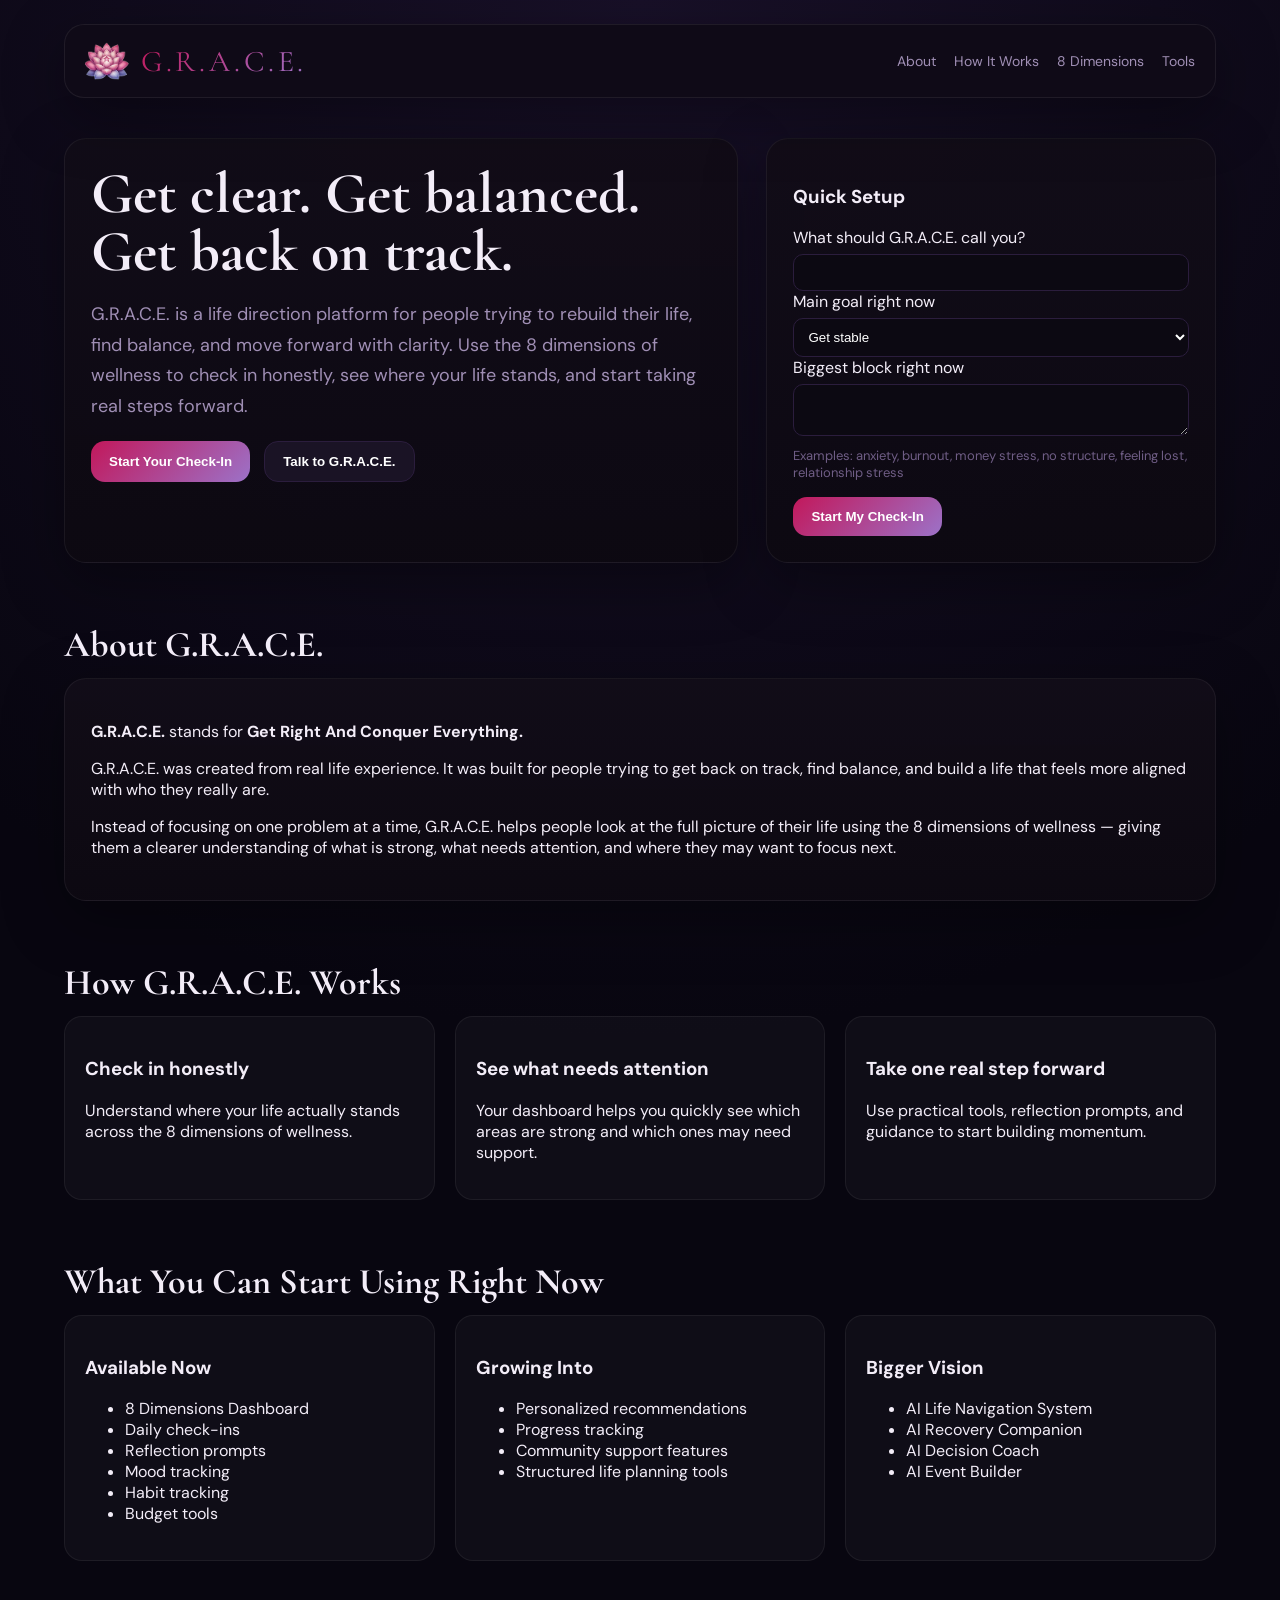
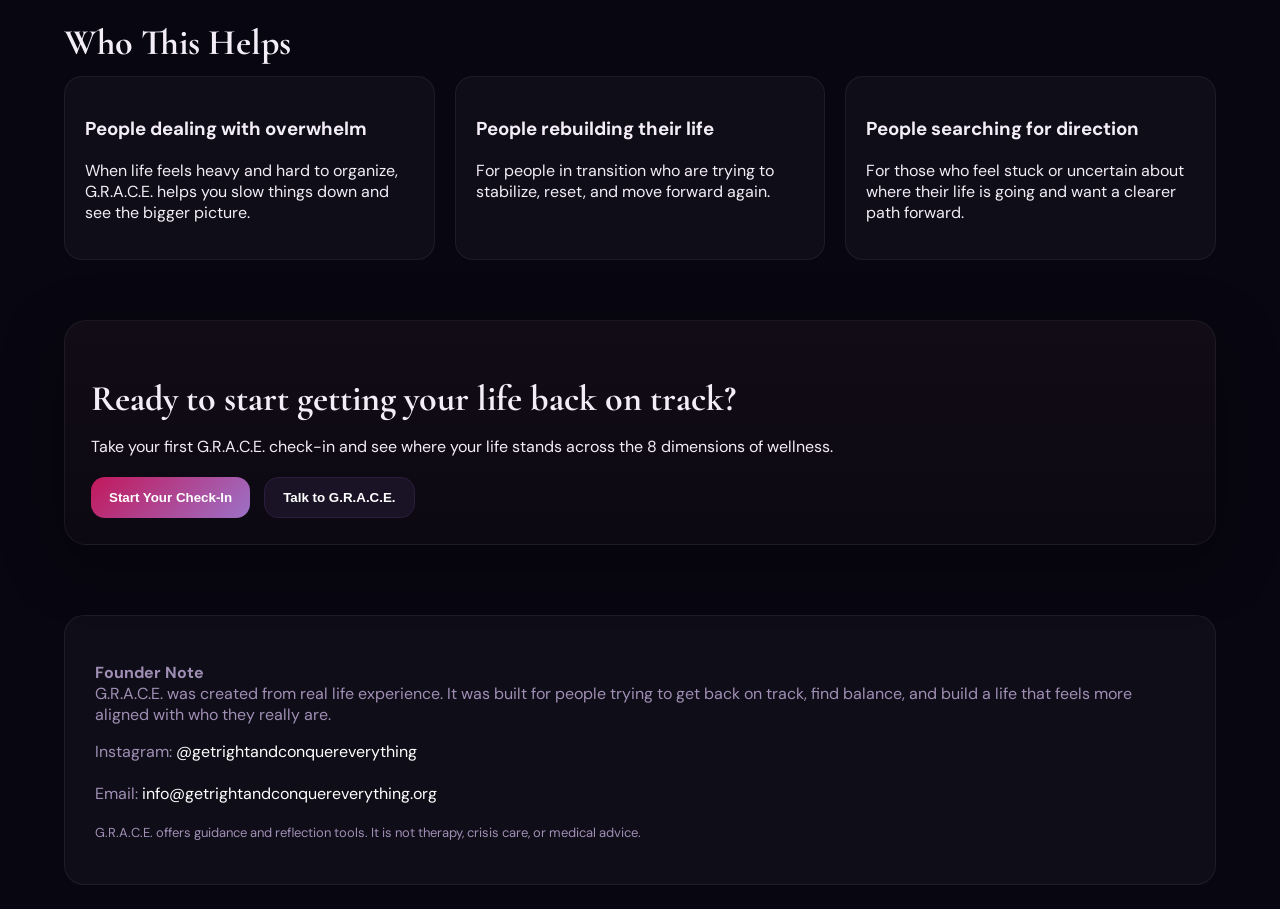
==== index.html @ 96a6983f "Update index.html" ====
<!DOCTYPE html>
<html lang="en">
<head>

<meta charset="UTF-8">
<meta name="viewport" content="width=device-width, initial-scale=1.0">

<title>G.R.A.C.E. | Life Direction & 8 Dimensions of Wellness Check-In</title>

<meta name="description" content="G.R.A.C.E. helps people who feel stuck get back on track using a life direction platform built around the 8 dimensions of wellness. Check in honestly, see what needs attention, and take practical steps forward.">

<meta name="robots" content="index,follow">
<link rel="canonical" href="https://getrightandconquereverything.org">

<link rel="preconnect" href="https://fonts.googleapis.com">
<link rel="preconnect" href="https://fonts.gstatic.com" crossorigin>

<link href="https://fonts.googleapis.com/css2?family=Cormorant+Garamond:wght@500;600;700&family=DM+Sans:wght@400;500;700&display=swap" rel="stylesheet">

<style>

:root{
--bg:#080610;
--panel:#120d18;
--line:#2b1d3d;
--text:#f3edf8;
--muted:#a08fb5;
--pink:#c2185b;
--purple:#9c72c8;
--shadow:0 18px 60px rgba(0,0,0,.35);
--radius:22px;
}

*{box-sizing:border-box}

html,body{
margin:0;
background:radial-gradient(circle at top,#181028 0%,var(--bg) 40%);
color:var(--text);
font-family:'DM Sans',sans-serif;
}

a{text-decoration:none;color:inherit}

.app{
max-width:1200px;
margin:auto;
padding:24px;
}

.topbar{
display:flex;
justify-content:space-between;
align-items:center;
gap:20px;
padding:14px 20px;
border-radius:20px;
background:#0f0a17;
border:1px solid rgba(255,255,255,.07);
box-shadow:var(--shadow);
position:sticky;
top:10px;
z-index:50;
}

.brand{
display:flex;
align-items:center;
gap:12px;
}

.logo{
width:44px;
height:44px;
object-fit:contain;
}

.brand-title{
font-family:'Cormorant Garamond',serif;
font-size:30px;
letter-spacing:.12em;
background:linear-gradient(135deg,var(--pink),var(--purple));
-webkit-background-clip:text;
-webkit-text-fill-color:transparent;
}

.nav{
display:flex;
gap:18px;
font-size:14px;
color:var(--muted);
}

.hero{
margin-top:40px;
display:grid;
grid-template-columns:1.2fr .8fr;
gap:28px;
}

.card{
background:linear-gradient(180deg,rgba(18,13,24,.95),rgba(13,9,18,.97));
border:1px solid rgba(255,255,255,.06);
border-radius:var(--radius);
padding:26px;
box-shadow:var(--shadow);
}

.hero h1{
font-family:'Cormorant Garamond',serif;
font-size:58px;
line-height:1;
margin:0 0 14px;
}

.hero p{
color:var(--muted);
line-height:1.7;
font-size:18px;
}

.cta-row{
display:flex;
gap:14px;
margin-top:20px;
}

.btn{
border:none;
padding:12px 18px;
border-radius:14px;
cursor:pointer;
font-weight:600;
}

.btn-primary{
background:linear-gradient(135deg,var(--pink),var(--purple));
color:white;
}

.btn-secondary{
background:#1a1325;
border:1px solid var(--line);
color:white;
}

.section{
margin-top:60px;
}

.section h2{
font-family:'Cormorant Garamond',serif;
font-size:36px;
margin-bottom:12px;
}

.grid-3{
display:grid;
grid-template-columns:repeat(3,1fr);
gap:20px;
}

.mini{
background:rgba(255,255,255,.03);
border:1px solid rgba(255,255,255,.06);
border-radius:18px;
padding:20px;
}

.footer{
margin-top:70px;
padding:30px;
border-radius:20px;
background:rgba(255,255,255,.03);
border:1px solid rgba(255,255,255,.06);
color:var(--muted);
}

.footer a{
color:white;
}

@media(max-width:900px){

.hero{
grid-template-columns:1fr;
}

.grid-3{
grid-template-columns:1fr;
}

}

</style>
</head>

<body>

<div class="app">

<header class="topbar">

<div class="brand">
<img src="logo.PNG" class="logo" alt="G.R.A.C.E. Logo">
<div class="brand-title">G.R.A.C.E.</div>
</div>

<nav class="nav">
<a href="#about">About</a>
<a href="#how">How It Works</a>
<a href="#dimensions">8 Dimensions</a>
<a href="#tools">Tools</a>
</nav>

</header>

<section class="hero">

<div class="card">

<h1>Get clear. Get balanced. Get back on track.</h1>

<p>
G.R.A.C.E. is a life direction platform for people trying to rebuild their life, find balance, and move forward with clarity.  
Use the 8 dimensions of wellness to check in honestly, see where your life stands, and start taking real steps forward.
</p>

<div class="cta-row">
<button class="btn btn-primary" id="startSetupBtn">Start Your Check-In</button>
<button class="btn btn-secondary" id="openGraceChatBtn">Talk to G.R.A.C.E.</button>
</div>

</div>

<div class="card">

<h3>Quick Setup</h3>

<label>What should G.R.A.C.E. call you?</label>
<input id="userName" style="width:100%;padding:10px;margin-top:6px;border-radius:10px;background:#0c0912;color:white;border:1px solid #2b1d3d">

<label style="margin-top:16px">Main goal right now</label>

<select id="mainGoal" style="width:100%;padding:10px;margin-top:6px;border-radius:10px;background:#0c0912;color:white;border:1px solid #2b1d3d">

<option>Get stable</option>
<option>Feel more balanced</option>
<option>Get my life together</option>
<option>Find direction</option>
<option>Build better habits</option>
<option>Improve my mental and emotional well-being</option>
<option>Get back on track financially</option>

</select>

<label style="margin-top:16px">Biggest block right now</label>

<textarea id="biggestBlock" style="width:100%;padding:10px;margin-top:6px;border-radius:10px;background:#0c0912;color:white;border:1px solid #2b1d3d"></textarea>

<div style="font-size:13px;color:#6f5d85;margin-top:6px">
Examples: anxiety, burnout, money stress, no structure, feeling lost, relationship stress
</div>

<button class="btn btn-primary" style="margin-top:16px" id="saveProfileBtn">
Start My Check-In
</button>

</div>

</section>

<section class="section" id="about">

<h2>About G.R.A.C.E.</h2>

<div class="card">

<p><strong>G.R.A.C.E.</strong> stands for <strong>Get Right And Conquer Everything.</strong></p>

<p>
G.R.A.C.E. was created from real life experience. It was built for people trying to get back on track, find balance, and build a life that feels more aligned with who they really are.
</p>

<p>
Instead of focusing on one problem at a time, G.R.A.C.E. helps people look at the full picture of their life using the 8 dimensions of wellness — giving them a clearer understanding of what is strong, what needs attention, and where they may want to focus next.
</p>

</div>

</section>

<section class="section" id="how">

<h2>How G.R.A.C.E. Works</h2>

<div class="grid-3">

<div class="mini">
<h3>Check in honestly</h3>
<p>
Understand where your life actually stands across the 8 dimensions of wellness.
</p>
</div>

<div class="mini">
<h3>See what needs attention</h3>
<p>
Your dashboard helps you quickly see which areas are strong and which ones may need support.
</p>
</div>

<div class="mini">
<h3>Take one real step forward</h3>
<p>
Use practical tools, reflection prompts, and guidance to start building momentum.
</p>
</div>

</div>

</section>

<section class="section" id="tools">

<h2>What You Can Start Using Right Now</h2>

<div class="grid-3">

<div class="mini">
<h3>Available Now</h3>
<ul>
<li>8 Dimensions Dashboard</li>
<li>Daily check-ins</li>
<li>Reflection prompts</li>
<li>Mood tracking</li>
<li>Habit tracking</li>
<li>Budget tools</li>
</ul>
</div>

<div class="mini">
<h3>Growing Into</h3>
<ul>
<li>Personalized recommendations</li>
<li>Progress tracking</li>
<li>Community support features</li>
<li>Structured life planning tools</li>
</ul>
</div>

<div class="mini">
<h3>Bigger Vision</h3>
<ul>
<li>AI Life Navigation System</li>
<li>AI Recovery Companion</li>
<li>AI Decision Coach</li>
<li>AI Event Builder</li>
</ul>
</div>

</div>

</section>

<section class="section">

<h2>Who This Helps</h2>

<div class="grid-3">

<div class="mini">
<h3>People dealing with overwhelm</h3>
<p>
When life feels heavy and hard to organize, G.R.A.C.E. helps you slow things down and see the bigger picture.
</p>
</div>

<div class="mini">
<h3>People rebuilding their life</h3>
<p>
For people in transition who are trying to stabilize, reset, and move forward again.
</p>
</div>

<div class="mini">
<h3>People searching for direction</h3>
<p>
For those who feel stuck or uncertain about where their life is going and want a clearer path forward.
</p>
</div>

</div>

</section>

<section class="section">

<div class="card">

<h2>Ready to start getting your life back on track?</h2>

<p>
Take your first G.R.A.C.E. check-in and see where your life stands across the 8 dimensions of wellness.
</p>

<div class="cta-row">
<button class="btn btn-primary" id="startSetupBtn2">Start Your Check-In</button>
<button class="btn btn-secondary" id="openGraceChatBtn2">Talk to G.R.A.C.E.</button>
</div>

</div>

</section>

<footer class="footer">

<p>
<strong>Founder Note</strong><br>
G.R.A.C.E. was created from real life experience. It was built for people trying to get back on track, find balance, and build a life that feels more aligned with who they really are.
</p>

<p style="margin-top:16px">

Instagram:  
<a href="https://instagram.com/getrightandconquereverything">@getrightandconquereverything</a>

<br><br>

Email:  
<a href="mailto:info@getrightandconquereverything.org">info@getrightandconquereverything.org</a>

</p>

<p style="margin-top:20px;font-size:13px">

G.R.A.C.E. offers guidance and reflection tools.  
It is not therapy, crisis care, or medical advice.

</p>

</footer>

</div>

</body>
</html>
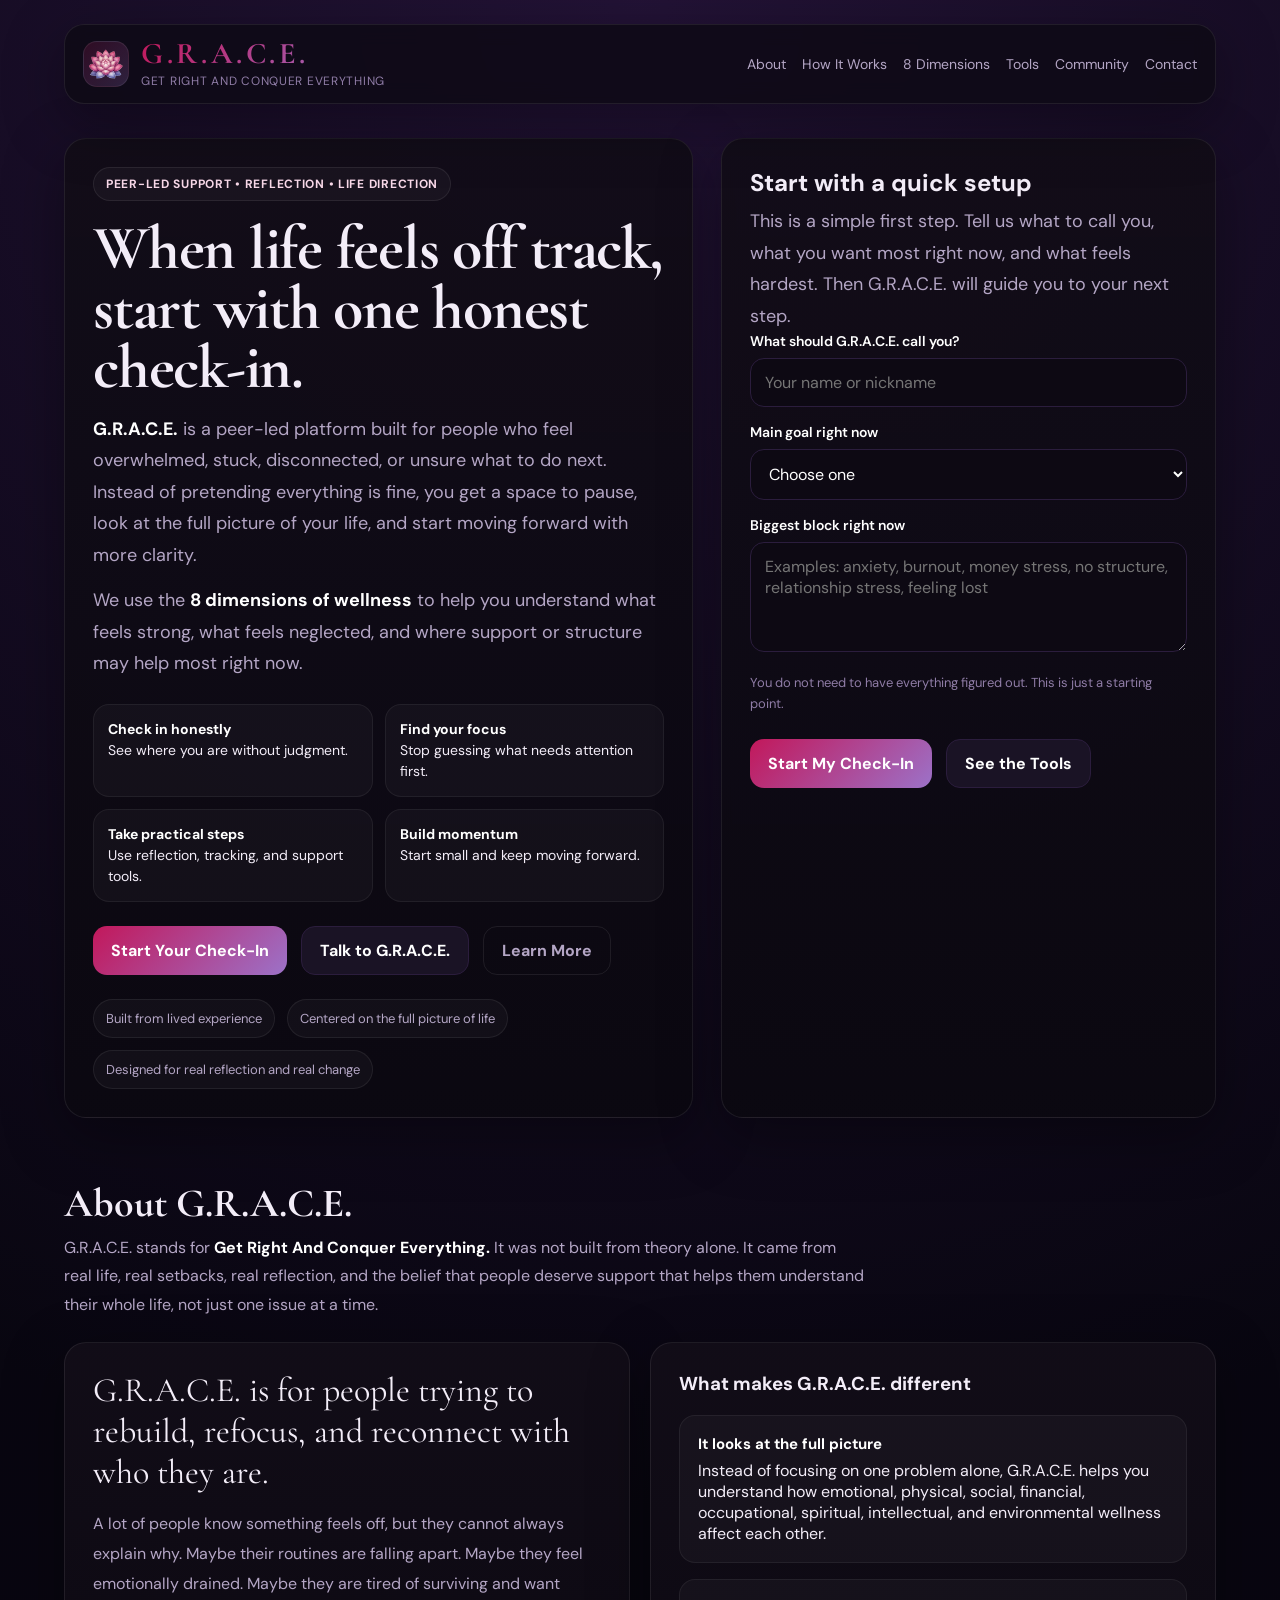
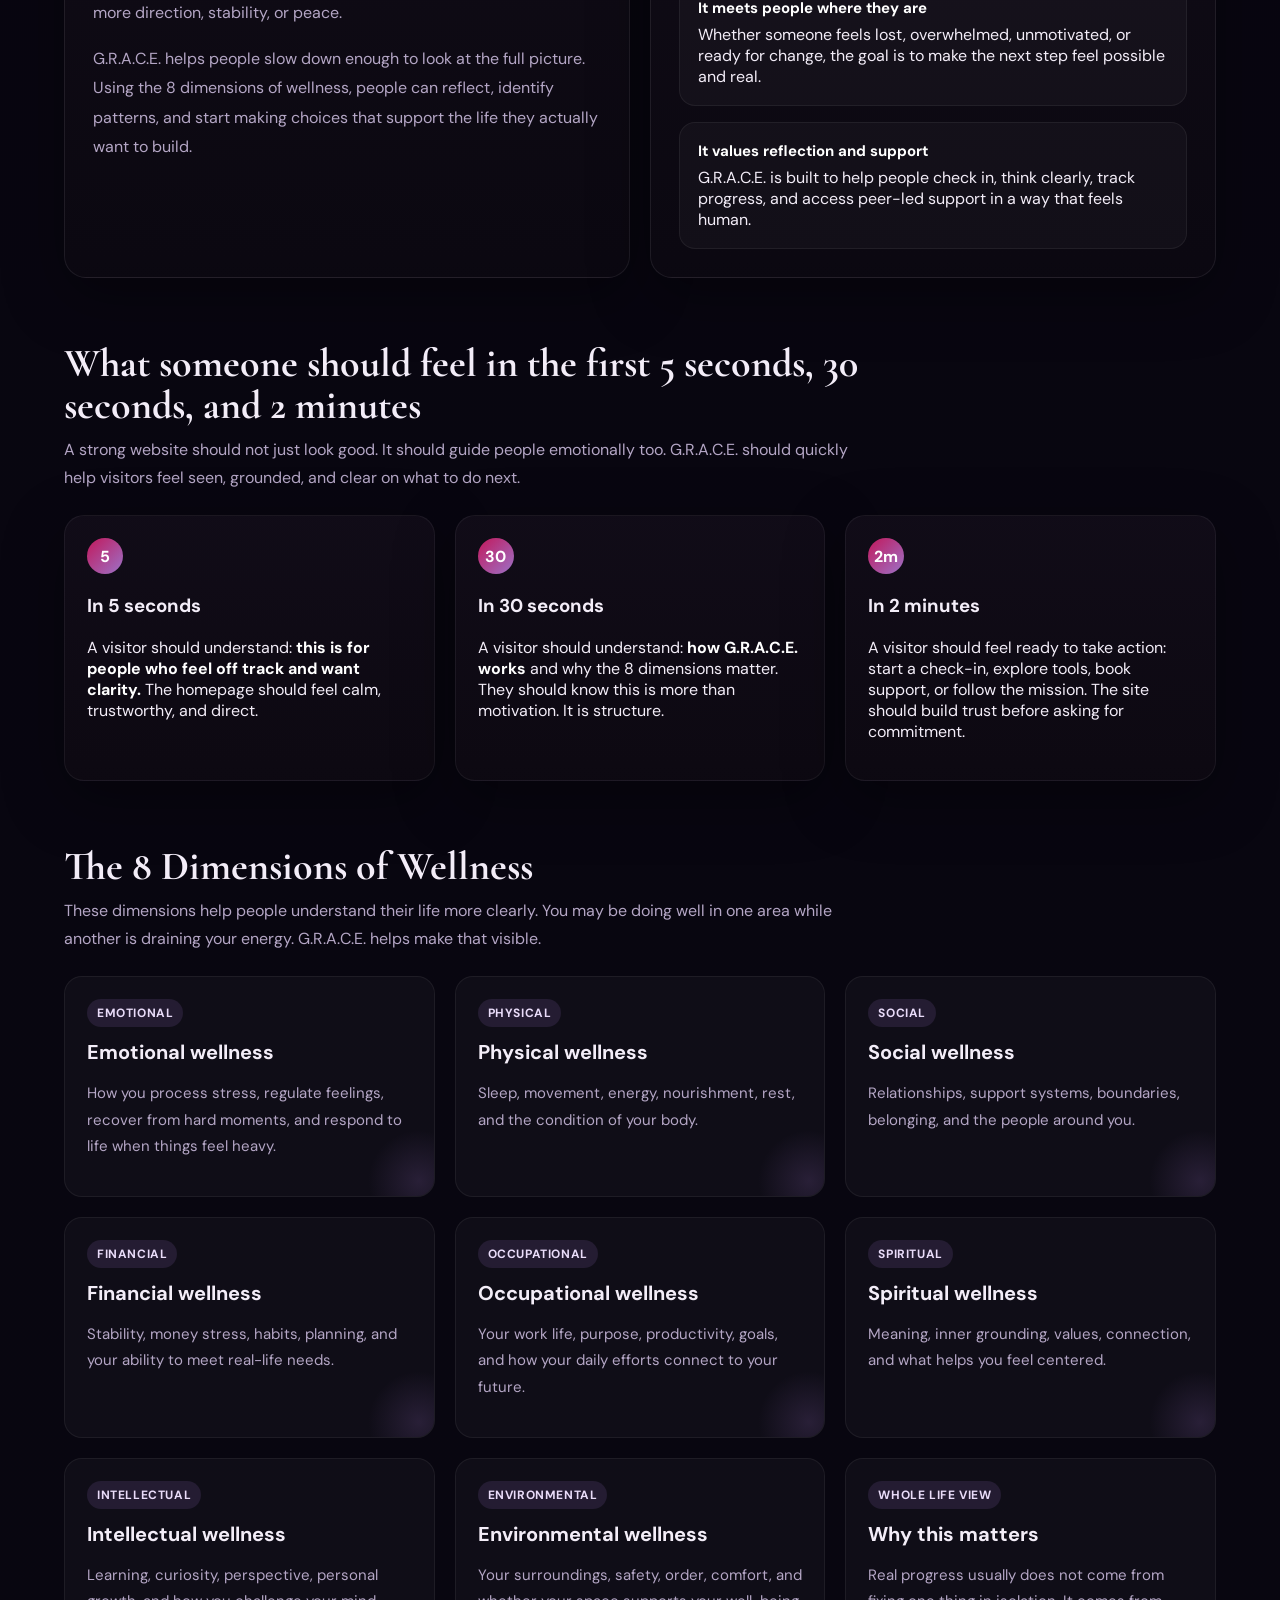
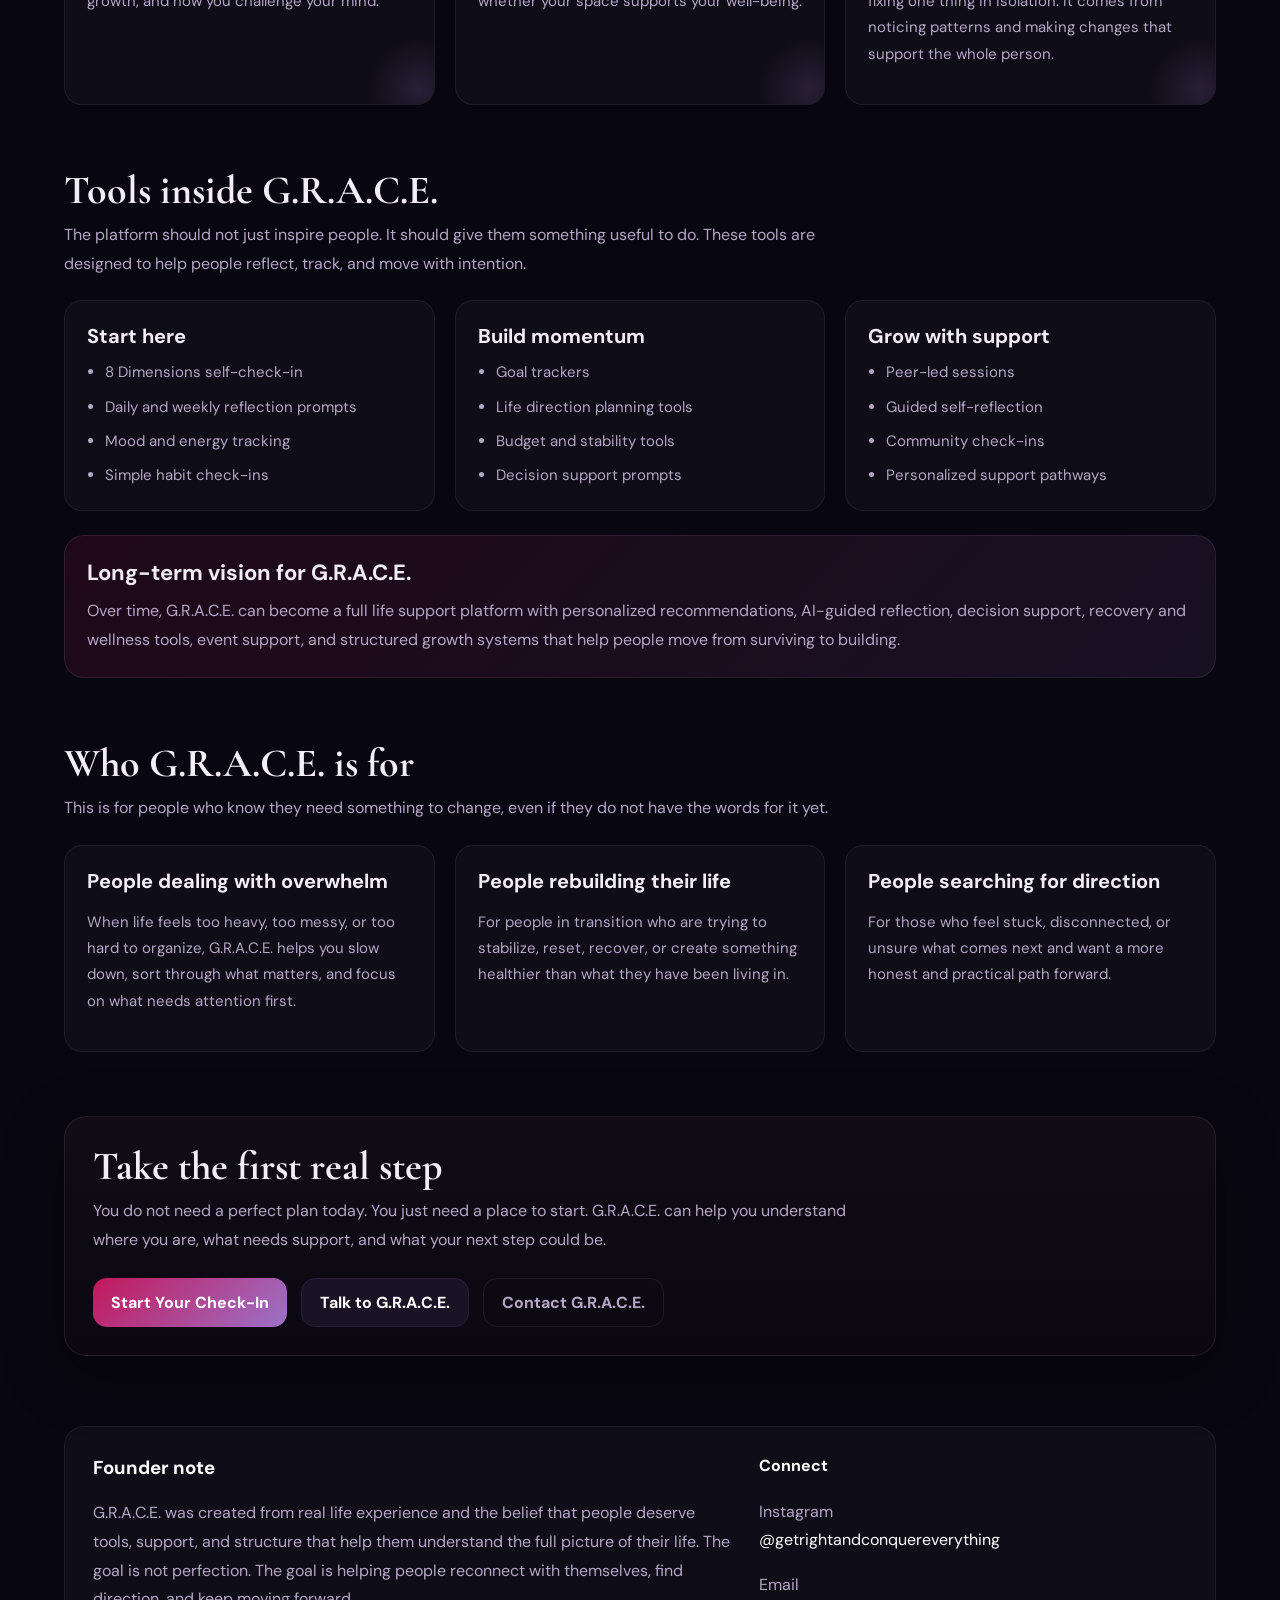
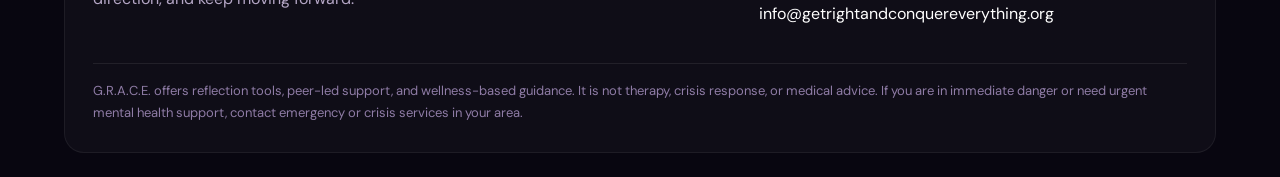
==== commit e0d3d528: "Update index.html" ====
--- a/index.html
+++ b/index.html
@@ -1,447 +1,1222 @@
 <!DOCTYPE html>
 <html lang="en">
 <head>
-
-<meta charset="UTF-8">
-<meta name="viewport" content="width=device-width, initial-scale=1.0">
-
-<title>G.R.A.C.E. | Life Direction & 8 Dimensions of Wellness Check-In</title>
-
-<meta name="description" content="G.R.A.C.E. helps people who feel stuck get back on track using a life direction platform built around the 8 dimensions of wellness. Check in honestly, see what needs attention, and take practical steps forward.">
-
-<meta name="robots" content="index,follow">
-<link rel="canonical" href="https://getrightandconquereverything.org">
-
-<link rel="preconnect" href="https://fonts.googleapis.com">
-<link rel="preconnect" href="https://fonts.gstatic.com" crossorigin>
-
-<link href="https://fonts.googleapis.com/css2?family=Cormorant+Garamond:wght@500;600;700&family=DM+Sans:wght@400;500;700&display=swap" rel="stylesheet">
-
-<style>
-
-:root{
---bg:#080610;
---panel:#120d18;
---line:#2b1d3d;
---text:#f3edf8;
---muted:#a08fb5;
---pink:#c2185b;
---purple:#9c72c8;
---shadow:0 18px 60px rgba(0,0,0,.35);
---radius:22px;
-}
-
-*{box-sizing:border-box}
-
-html,body{
-margin:0;
-background:radial-gradient(circle at top,#181028 0%,var(--bg) 40%);
-color:var(--text);
-font-family:'DM Sans',sans-serif;
-}
-
-a{text-decoration:none;color:inherit}
-
-.app{
-max-width:1200px;
-margin:auto;
-padding:24px;
-}
-
-.topbar{
-display:flex;
-justify-content:space-between;
-align-items:center;
-gap:20px;
-padding:14px 20px;
-border-radius:20px;
-background:#0f0a17;
-border:1px solid rgba(255,255,255,.07);
-box-shadow:var(--shadow);
-position:sticky;
-top:10px;
-z-index:50;
-}
-
-.brand{
-display:flex;
-align-items:center;
-gap:12px;
-}
-
-.logo{
-width:44px;
-height:44px;
-object-fit:contain;
-}
-
-.brand-title{
-font-family:'Cormorant Garamond',serif;
-font-size:30px;
-letter-spacing:.12em;
-background:linear-gradient(135deg,var(--pink),var(--purple));
--webkit-background-clip:text;
--webkit-text-fill-color:transparent;
-}
-
-.nav{
-display:flex;
-gap:18px;
-font-size:14px;
-color:var(--muted);
-}
-
-.hero{
-margin-top:40px;
-display:grid;
-grid-template-columns:1.2fr .8fr;
-gap:28px;
-}
-
-.card{
-background:linear-gradient(180deg,rgba(18,13,24,.95),rgba(13,9,18,.97));
-border:1px solid rgba(255,255,255,.06);
-border-radius:var(--radius);
-padding:26px;
-box-shadow:var(--shadow);
-}
-
-.hero h1{
-font-family:'Cormorant Garamond',serif;
-font-size:58px;
-line-height:1;
-margin:0 0 14px;
-}
-
-.hero p{
-color:var(--muted);
-line-height:1.7;
-font-size:18px;
-}
-
-.cta-row{
-display:flex;
-gap:14px;
-margin-top:20px;
-}
-
-.btn{
-border:none;
-padding:12px 18px;
-border-radius:14px;
-cursor:pointer;
-font-weight:600;
-}
-
-.btn-primary{
-background:linear-gradient(135deg,var(--pink),var(--purple));
-color:white;
-}
-
-.btn-secondary{
-background:#1a1325;
-border:1px solid var(--line);
-color:white;
-}
-
-.section{
-margin-top:60px;
-}
-
-.section h2{
-font-family:'Cormorant Garamond',serif;
-font-size:36px;
-margin-bottom:12px;
-}
-
-.grid-3{
-display:grid;
-grid-template-columns:repeat(3,1fr);
-gap:20px;
-}
-
-.mini{
-background:rgba(255,255,255,.03);
-border:1px solid rgba(255,255,255,.06);
-border-radius:18px;
-padding:20px;
-}
-
-.footer{
-margin-top:70px;
-padding:30px;
-border-radius:20px;
-background:rgba(255,255,255,.03);
-border:1px solid rgba(255,255,255,.06);
-color:var(--muted);
-}
-
-.footer a{
-color:white;
-}
-
-@media(max-width:900px){
-
-.hero{
-grid-template-columns:1fr;
-}
-
-.grid-3{
-grid-template-columns:1fr;
-}
-
-}
-
-</style>
+  <meta charset="UTF-8" />
+  <meta name="viewport" content="width=device-width, initial-scale=1.0" />
+
+  <title>G.R.A.C.E. | Life Direction, Wellness Check-Ins, and Peer Support</title>
+  <meta
+    name="description"
+    content="G.R.A.C.E. helps people who feel stuck, overwhelmed, or off track reconnect with themselves using the 8 dimensions of wellness, reflection tools, and peer-led support."
+  />
+  <meta name="robots" content="index,follow" />
+  <link rel="canonical" href="https://getrightandconquereverything.org" />
+
+  <link rel="preconnect" href="https://fonts.googleapis.com" />
+  <link rel="preconnect" href="https://fonts.gstatic.com" crossorigin />
+  <link
+    href="https://fonts.googleapis.com/css2?family=Cormorant+Garamond:wght@500;600;700&family=DM+Sans:wght@400;500;700&display=swap"
+    rel="stylesheet"
+  />
+
+  <style>
+    :root {
+      --bg: #080610;
+      --bg-soft: #100b17;
+      --panel: #120d18;
+      --panel-2: #171021;
+      --line: #2b1d3d;
+      --line-soft: rgba(255, 255, 255, 0.08);
+      --text: #f3edf8;
+      --muted: #b4a6c5;
+      --muted-2: #8f7ca6;
+      --pink: #c2185b;
+      --purple: #9c72c8;
+      --purple-soft: rgba(156, 114, 200, 0.15);
+      --success: #7dd3a7;
+      --warning: #f7c66f;
+      --danger: #ff8b9e;
+      --radius: 22px;
+      --radius-sm: 16px;
+      --shadow: 0 18px 60px rgba(0, 0, 0, 0.35);
+      --max: 1200px;
+    }
+
+    * {
+      box-sizing: border-box;
+    }
+
+    html {
+      scroll-behavior: smooth;
+    }
+
+    body {
+      margin: 0;
+      color: var(--text);
+      font-family: "DM Sans", sans-serif;
+      background:
+        radial-gradient(circle at top, rgba(80, 41, 124, 0.35) 0%, rgba(8, 6, 16, 0.9) 30%),
+        linear-gradient(180deg, #0a0610 0%, #080610 100%);
+    }
+
+    a {
+      color: inherit;
+      text-decoration: none;
+    }
+
+    img {
+      max-width: 100%;
+      display: block;
+    }
+
+    button,
+    input,
+    textarea,
+    select {
+      font: inherit;
+    }
+
+    .app {
+      max-width: var(--max);
+      margin: 0 auto;
+      padding: 24px;
+    }
+
+    .topbar {
+      position: sticky;
+      top: 12px;
+      z-index: 100;
+      display: flex;
+      align-items: center;
+      justify-content: space-between;
+      gap: 20px;
+      padding: 14px 18px;
+      margin-bottom: 34px;
+      border: 1px solid var(--line-soft);
+      border-radius: 20px;
+      background: rgba(15, 10, 23, 0.9);
+      backdrop-filter: blur(10px);
+      box-shadow: var(--shadow);
+    }
+
+    .brand {
+      display: flex;
+      align-items: center;
+      gap: 12px;
+      min-width: 0;
+    }
+
+    .logo-wrap {
+      width: 46px;
+      height: 46px;
+      border-radius: 14px;
+      display: grid;
+      place-items: center;
+      background: linear-gradient(135deg, rgba(194, 24, 91, 0.18), rgba(156, 114, 200, 0.22));
+      border: 1px solid rgba(255, 255, 255, 0.08);
+      flex-shrink: 0;
+    }
+
+    .logo {
+      width: 34px;
+      height: 34px;
+      object-fit: contain;
+    }
+
+    .brand-copy {
+      min-width: 0;
+    }
+
+    .brand-title {
+      margin: 0;
+      font-family: "Cormorant Garamond", serif;
+      font-size: 30px;
+      line-height: 1;
+      letter-spacing: 0.12em;
+      background: linear-gradient(135deg, var(--pink), var(--purple));
+      -webkit-background-clip: text;
+      -webkit-text-fill-color: transparent;
+    }
+
+    .brand-sub {
+      margin: 4px 0 0;
+      font-size: 12px;
+      color: var(--muted-2);
+      letter-spacing: 0.06em;
+      text-transform: uppercase;
+    }
+
+    .nav {
+      display: flex;
+      flex-wrap: wrap;
+      justify-content: flex-end;
+      gap: 16px;
+      font-size: 14px;
+      color: var(--muted);
+    }
+
+    .nav a {
+      transition: color 0.2s ease;
+    }
+
+    .nav a:hover {
+      color: #fff;
+    }
+
+    .hero {
+      display: grid;
+      grid-template-columns: 1.12fr 0.88fr;
+      gap: 28px;
+      align-items: stretch;
+    }
+
+    .card {
+      background: linear-gradient(180deg, rgba(18, 13, 24, 0.96), rgba(11, 8, 17, 0.98));
+      border: 1px solid var(--line-soft);
+      border-radius: var(--radius);
+      padding: 28px;
+      box-shadow: var(--shadow);
+    }
+
+    .eyebrow {
+      display: inline-flex;
+      align-items: center;
+      gap: 8px;
+      margin-bottom: 18px;
+      padding: 8px 12px;
+      font-size: 12px;
+      font-weight: 700;
+      color: #f8d8e8;
+      letter-spacing: 0.06em;
+      text-transform: uppercase;
+      border: 1px solid rgba(255, 255, 255, 0.08);
+      border-radius: 999px;
+      background: rgba(255, 255, 255, 0.03);
+    }
+
+    .hero h1 {
+      margin: 0 0 16px;
+      font-family: "Cormorant Garamond", serif;
+      font-size: 62px;
+      line-height: 0.96;
+      letter-spacing: -0.02em;
+    }
+
+    .hero p {
+      margin: 0;
+      font-size: 18px;
+      line-height: 1.75;
+      color: var(--muted);
+    }
+
+    .hero strong,
+    .section strong {
+      color: #fff;
+    }
+
+    .hero-list {
+      display: grid;
+      grid-template-columns: repeat(2, minmax(0, 1fr));
+      gap: 12px;
+      margin: 24px 0 0;
+      padding: 0;
+      list-style: none;
+    }
+
+    .hero-list li {
+      padding: 14px 14px;
+      border-radius: 16px;
+      background: rgba(255, 255, 255, 0.03);
+      border: 1px solid rgba(255, 255, 255, 0.06);
+      color: var(--text);
+      font-size: 14px;
+      line-height: 1.5;
+    }
+
+    .cta-row {
+      display: flex;
+      flex-wrap: wrap;
+      gap: 14px;
+      margin-top: 24px;
+    }
+
+    .btn {
+      appearance: none;
+      border: none;
+      border-radius: 14px;
+      padding: 13px 18px;
+      cursor: pointer;
+      font-weight: 700;
+      transition: transform 0.18s ease, opacity 0.18s ease, border-color 0.18s ease;
+    }
+
+    .btn:hover {
+      transform: translateY(-1px);
+    }
+
+    .btn-primary {
+      color: white;
+      background: linear-gradient(135deg, var(--pink), var(--purple));
+    }
+
+    .btn-secondary {
+      color: white;
+      background: #1a1325;
+      border: 1px solid var(--line);
+    }
+
+    .btn-ghost {
+      color: var(--muted);
+      background: transparent;
+      border: 1px solid rgba(255, 255, 255, 0.08);
+    }
+
+    .trust-row {
+      display: flex;
+      flex-wrap: wrap;
+      gap: 12px;
+      margin-top: 24px;
+    }
+
+    .trust-pill {
+      padding: 10px 12px;
+      border-radius: 999px;
+      background: rgba(255, 255, 255, 0.03);
+      border: 1px solid rgba(255, 255, 255, 0.07);
+      color: var(--muted);
+      font-size: 13px;
+    }
+
+    .setup-title {
+      margin: 0 0 8px;
+      font-size: 24px;
+    }
+
+    .setup-copy {
+      margin: 0 0 20px;
+      color: var(--muted);
+      line-height: 1.7;
+    }
+
+    .field {
+      display: block;
+      margin-bottom: 16px;
+    }
+
+    .field span {
+      display: block;
+      margin-bottom: 8px;
+      font-size: 14px;
+      font-weight: 600;
+      color: #fff;
+    }
+
+    .input,
+    .select,
+    .textarea {
+      width: 100%;
+      padding: 13px 14px;
+      border-radius: 14px;
+      background: #0d0913;
+      color: white;
+      border: 1px solid #2b1d3d;
+      outline: none;
+      transition: border-color 0.2s ease, box-shadow 0.2s ease;
+    }
+
+    .input:focus,
+    .select:focus,
+    .textarea:focus {
+      border-color: #7b52ab;
+      box-shadow: 0 0 0 3px rgba(156, 114, 200, 0.15);
+    }
+
+    .textarea {
+      min-height: 110px;
+      resize: vertical;
+    }
+
+    .help-text {
+      margin-top: 8px;
+      font-size: 13px;
+      color: var(--muted-2);
+      line-height: 1.6;
+    }
+
+    .result-box {
+      display: none;
+      margin-top: 18px;
+      padding: 16px;
+      border-radius: 16px;
+      background: rgba(125, 211, 167, 0.08);
+      border: 1px solid rgba(125, 211, 167, 0.22);
+      color: #eafbf1;
+      line-height: 1.7;
+    }
+
+    .section {
+      margin-top: 64px;
+    }
+
+    .section-head {
+      max-width: 800px;
+      margin-bottom: 22px;
+    }
+
+    .section-head h2 {
+      margin: 0 0 10px;
+      font-family: "Cormorant Garamond", serif;
+      font-size: 40px;
+      line-height: 1.05;
+    }
+
+    .section-head p {
+      margin: 0;
+      color: var(--muted);
+      line-height: 1.8;
+      font-size: 16px;
+    }
+
+    .grid-2 {
+      display: grid;
+      grid-template-columns: repeat(2, minmax(0, 1fr));
+      gap: 20px;
+    }
+
+    .grid-3 {
+      display: grid;
+      grid-template-columns: repeat(3, minmax(0, 1fr));
+      gap: 20px;
+    }
+
+    .mini {
+      height: 100%;
+      padding: 22px;
+      border-radius: 18px;
+      background: rgba(255, 255, 255, 0.03);
+      border: 1px solid rgba(255, 255, 255, 0.06);
+    }
+
+    .mini h3 {
+      margin: 0 0 10px;
+      font-size: 20px;
+    }
+
+    .mini p,
+    .mini li {
+      color: var(--muted);
+      line-height: 1.75;
+      font-size: 15px;
+    }
+
+    .mini ul {
+      margin: 0;
+      padding-left: 18px;
+    }
+
+    .mini li + li {
+      margin-top: 8px;
+    }
+
+    .about-quote {
+      font-family: "Cormorant Garamond", serif;
+      font-size: 34px;
+      line-height: 1.2;
+      margin: 0 0 14px;
+    }
+
+    .timeline {
+      display: grid;
+      gap: 16px;
+      margin-top: 18px;
+    }
+
+    .timeline-item {
+      padding: 18px;
+      border-radius: 16px;
+      background: rgba(255, 255, 255, 0.03);
+      border: 1px solid rgba(255, 255, 255, 0.06);
+    }
+
+    .timeline-item strong {
+      display: block;
+      margin-bottom: 6px;
+      font-size: 15px;
+      color: #fff;
+    }
+
+    .dimension-card {
+      position: relative;
+      overflow: hidden;
+    }
+
+    .dimension-card::after {
+      content: "";
+      position: absolute;
+      inset: auto -40px -40px auto;
+      width: 110px;
+      height: 110px;
+      background: radial-gradient(circle, rgba(156, 114, 200, 0.18), transparent 65%);
+      pointer-events: none;
+    }
+
+    .dimension-tag {
+      display: inline-block;
+      margin-bottom: 12px;
+      padding: 6px 10px;
+      border-radius: 999px;
+      background: var(--purple-soft);
+      color: #e9dcf9;
+      font-size: 12px;
+      font-weight: 700;
+      letter-spacing: 0.05em;
+      text-transform: uppercase;
+    }
+
+    .journey-grid {
+      display: grid;
+      grid-template-columns: repeat(3, minmax(0, 1fr));
+      gap: 20px;
+    }
+
+    .journey-step {
+      padding: 22px;
+      border-radius: 20px;
+      background: linear-gradient(180deg, rgba(17, 12, 24, 0.98), rgba(13, 9, 18, 0.98));
+      border: 1px solid rgba(255, 255, 255, 0.06);
+      box-shadow: var(--shadow);
+    }
+
+    .journey-number {
+      width: 36px;
+      height: 36px;
+      display: grid;
+      place-items: center;
+      margin-bottom: 14px;
+      border-radius: 999px;
+      font-weight: 700;
+      color: white;
+      background: linear-gradient(135deg, var(--pink), var(--purple));
+    }
+
+    .feature-callout {
+      margin-top: 24px;
+      padding: 22px;
+      border-radius: 20px;
+      background: linear-gradient(135deg, rgba(194, 24, 91, 0.12), rgba(156, 114, 200, 0.1));
+      border: 1px solid rgba(255, 255, 255, 0.08);
+    }
+
+    .feature-callout h3 {
+      margin: 0 0 10px;
+      font-size: 22px;
+    }
+
+    .feature-callout p {
+      margin: 0;
+      color: var(--muted);
+      line-height: 1.8;
+    }
+
+    .cta-panel {
+      text-align: left;
+    }
+
+    .cta-panel h2 {
+      margin-top: 0;
+    }
+
+    .footer {
+      margin-top: 70px;
+      padding: 28px;
+      border-radius: 20px;
+      background: rgba(255, 255, 255, 0.03);
+      border: 1px solid rgba(255, 255, 255, 0.06);
+      color: var(--muted);
+    }
+
+    .footer-grid {
+      display: grid;
+      grid-template-columns: 1.2fr 0.8fr;
+      gap: 24px;
+    }
+
+    .footer h3,
+    .footer h4 {
+      margin-top: 0;
+      color: #fff;
+    }
+
+    .footer p {
+      line-height: 1.8;
+    }
+
+    .footer a {
+      color: white;
+    }
+
+    .small-note {
+      margin-top: 18px;
+      padding-top: 16px;
+      border-top: 1px solid rgba(255, 255, 255, 0.08);
+      font-size: 13px;
+      line-height: 1.7;
+      color: var(--muted-2);
+    }
+
+    .reveal {
+      opacity: 0;
+      transform: translateY(16px);
+      transition: opacity 0.45s ease, transform 0.45s ease;
+    }
+
+    .reveal.visible {
+      opacity: 1;
+      transform: translateY(0);
+    }
+
+    @media (max-width: 980px) {
+      .hero,
+      .grid-2,
+      .grid-3,
+      .journey-grid,
+      .footer-grid {
+        grid-template-columns: 1fr;
+      }
+
+      .hero h1 {
+        font-size: 48px;
+      }
+
+      .nav {
+        display: none;
+      }
+
+      .topbar {
+        padding: 14px;
+      }
+    }
+
+    @media (max-width: 640px) {
+      .app {
+        padding: 16px;
+      }
+
+      .card,
+      .mini,
+      .journey-step,
+      .footer {
+        padding: 20px;
+      }
+
+      .hero h1 {
+        font-size: 42px;
+      }
+
+      .section-head h2 {
+        font-size: 34px;
+      }
+
+      .hero-list {
+        grid-template-columns: 1fr;
+      }
+
+      .brand-title {
+        font-size: 25px;
+      }
+    }
+  </style>
 </head>
-
 <body>
-
-<div class="app">
-
-<header class="topbar">
-
-<div class="brand">
-<img src="logo.PNG" class="logo" alt="G.R.A.C.E. Logo">
-<div class="brand-title">G.R.A.C.E.</div>
-</div>
-
-<nav class="nav">
-<a href="#about">About</a>
-<a href="#how">How It Works</a>
-<a href="#dimensions">8 Dimensions</a>
-<a href="#tools">Tools</a>
-</nav>
-
-</header>
-
-<section class="hero">
-
-<div class="card">
-
-<h1>Get clear. Get balanced. Get back on track.</h1>
-
-<p>
-G.R.A.C.E. is a life direction platform for people trying to rebuild their life, find balance, and move forward with clarity.  
-Use the 8 dimensions of wellness to check in honestly, see where your life stands, and start taking real steps forward.
-</p>
-
-<div class="cta-row">
-<button class="btn btn-primary" id="startSetupBtn">Start Your Check-In</button>
-<button class="btn btn-secondary" id="openGraceChatBtn">Talk to G.R.A.C.E.</button>
-</div>
-
-</div>
-
-<div class="card">
-
-<h3>Quick Setup</h3>
-
-<label>What should G.R.A.C.E. call you?</label>
-<input id="userName" style="width:100%;padding:10px;margin-top:6px;border-radius:10px;background:#0c0912;color:white;border:1px solid #2b1d3d">
-
-<label style="margin-top:16px">Main goal right now</label>
-
-<select id="mainGoal" style="width:100%;padding:10px;margin-top:6px;border-radius:10px;background:#0c0912;color:white;border:1px solid #2b1d3d">
-
-<option>Get stable</option>
-<option>Feel more balanced</option>
-<option>Get my life together</option>
-<option>Find direction</option>
-<option>Build better habits</option>
-<option>Improve my mental and emotional well-being</option>
-<option>Get back on track financially</option>
-
-</select>
-
-<label style="margin-top:16px">Biggest block right now</label>
-
-<textarea id="biggestBlock" style="width:100%;padding:10px;margin-top:6px;border-radius:10px;background:#0c0912;color:white;border:1px solid #2b1d3d"></textarea>
-
-<div style="font-size:13px;color:#6f5d85;margin-top:6px">
-Examples: anxiety, burnout, money stress, no structure, feeling lost, relationship stress
-</div>
-
-<button class="btn btn-primary" style="margin-top:16px" id="saveProfileBtn">
-Start My Check-In
-</button>
-
-</div>
-
-</section>
-
-<section class="section" id="about">
-
-<h2>About G.R.A.C.E.</h2>
-
-<div class="card">
-
-<p><strong>G.R.A.C.E.</strong> stands for <strong>Get Right And Conquer Everything.</strong></p>
-
-<p>
-G.R.A.C.E. was created from real life experience. It was built for people trying to get back on track, find balance, and build a life that feels more aligned with who they really are.
-</p>
-
-<p>
-Instead of focusing on one problem at a time, G.R.A.C.E. helps people look at the full picture of their life using the 8 dimensions of wellness — giving them a clearer understanding of what is strong, what needs attention, and where they may want to focus next.
-</p>
-
-</div>
-
-</section>
-
-<section class="section" id="how">
-
-<h2>How G.R.A.C.E. Works</h2>
-
-<div class="grid-3">
-
-<div class="mini">
-<h3>Check in honestly</h3>
-<p>
-Understand where your life actually stands across the 8 dimensions of wellness.
-</p>
-</div>
-
-<div class="mini">
-<h3>See what needs attention</h3>
-<p>
-Your dashboard helps you quickly see which areas are strong and which ones may need support.
-</p>
-</div>
-
-<div class="mini">
-<h3>Take one real step forward</h3>
-<p>
-Use practical tools, reflection prompts, and guidance to start building momentum.
-</p>
-</div>
-
-</div>
-
-</section>
-
-<section class="section" id="tools">
-
-<h2>What You Can Start Using Right Now</h2>
-
-<div class="grid-3">
-
-<div class="mini">
-<h3>Available Now</h3>
-<ul>
-<li>8 Dimensions Dashboard</li>
-<li>Daily check-ins</li>
-<li>Reflection prompts</li>
-<li>Mood tracking</li>
-<li>Habit tracking</li>
-<li>Budget tools</li>
-</ul>
-</div>
-
-<div class="mini">
-<h3>Growing Into</h3>
-<ul>
-<li>Personalized recommendations</li>
-<li>Progress tracking</li>
-<li>Community support features</li>
-<li>Structured life planning tools</li>
-</ul>
-</div>
-
-<div class="mini">
-<h3>Bigger Vision</h3>
-<ul>
-<li>AI Life Navigation System</li>
-<li>AI Recovery Companion</li>
-<li>AI Decision Coach</li>
-<li>AI Event Builder</li>
-</ul>
-</div>
-
-</div>
-
-</section>
-
-<section class="section">
-
-<h2>Who This Helps</h2>
-
-<div class="grid-3">
-
-<div class="mini">
-<h3>People dealing with overwhelm</h3>
-<p>
-When life feels heavy and hard to organize, G.R.A.C.E. helps you slow things down and see the bigger picture.
-</p>
-</div>
-
-<div class="mini">
-<h3>People rebuilding their life</h3>
-<p>
-For people in transition who are trying to stabilize, reset, and move forward again.
-</p>
-</div>
-
-<div class="mini">
-<h3>People searching for direction</h3>
-<p>
-For those who feel stuck or uncertain about where their life is going and want a clearer path forward.
-</p>
-</div>
-
-</div>
-
-</section>
-
-<section class="section">
-
-<div class="card">
-
-<h2>Ready to start getting your life back on track?</h2>
-
-<p>
-Take your first G.R.A.C.E. check-in and see where your life stands across the 8 dimensions of wellness.
-</p>
-
-<div class="cta-row">
-<button class="btn btn-primary" id="startSetupBtn2">Start Your Check-In</button>
-<button class="btn btn-secondary" id="openGraceChatBtn2">Talk to G.R.A.C.E.</button>
-</div>
-
-</div>
-
-</section>
-
-<footer class="footer">
-
-<p>
-<strong>Founder Note</strong><br>
-G.R.A.C.E. was created from real life experience. It was built for people trying to get back on track, find balance, and build a life that feels more aligned with who they really are.
-</p>
-
-<p style="margin-top:16px">
-
-Instagram:  
-<a href="https://instagram.com/getrightandconquereverything">@getrightandconquereverything</a>
-
-<br><br>
-
-Email:  
-<a href="mailto:info@getrightandconquereverything.org">info@getrightandconquereverything.org</a>
-
-</p>
-
-<p style="margin-top:20px;font-size:13px">
-
-G.R.A.C.E. offers guidance and reflection tools.  
-It is not therapy, crisis care, or medical advice.
-
-</p>
-
-</footer>
-
-</div>
-
+  <div class="app">
+    <header class="topbar">
+      <div class="brand">
+        <div class="logo-wrap">
+          <img src="logo.PNG" class="logo" alt="G.R.A.C.E. logo" />
+        </div>
+        <div class="brand-copy">
+          <h2 class="brand-title">G.R.A.C.E.</h2>
+          <p class="brand-sub">Get Right And Conquer Everything</p>
+        </div>
+      </div>
+
+      <nav class="nav" aria-label="Main navigation">
+        <a href="#about">About</a>
+        <a href="#journey">How It Works</a>
+        <a href="#dimensions">8 Dimensions</a>
+        <a href="#tools">Tools</a>
+        <a href="#community">Community</a>
+        <a href="#contact">Contact</a>
+      </nav>
+    </header>
+
+    <section class="hero">
+      <div class="card reveal">
+        <div class="eyebrow">Peer-led support • reflection • life direction</div>
+
+        <h1>When life feels off track, start with one honest check-in.</h1>
+
+        <p>
+          <strong>G.R.A.C.E.</strong> is a peer-led platform built for people who feel
+          overwhelmed, stuck, disconnected, or unsure what to do next.
+          Instead of pretending everything is fine, you get a space to pause,
+          look at the full picture of your life, and start moving forward with
+          more clarity.
+        </p>
+
+        <p style="margin-top:14px;">
+          We use the <strong>8 dimensions of wellness</strong> to help you understand
+          what feels strong, what feels neglected, and where support or structure
+          may help most right now.
+        </p>
+
+        <ul class="hero-list">
+          <li><strong>Check in honestly</strong><br />See where you are without judgment.</li>
+          <li><strong>Find your focus</strong><br />Stop guessing what needs attention first.</li>
+          <li><strong>Take practical steps</strong><br />Use reflection, tracking, and support tools.</li>
+          <li><strong>Build momentum</strong><br />Start small and keep moving forward.</li>
+        </ul>
+
+        <div class="cta-row">
+          <button class="btn btn-primary" id="startSetupBtn">Start Your Check-In</button>
+          <button class="btn btn-secondary" id="openGraceChatBtn">Talk to G.R.A.C.E.</button>
+          <a class="btn btn-ghost" href="#about">Learn More</a>
+        </div>
+
+        <div class="trust-row">
+          <div class="trust-pill">Built from lived experience</div>
+          <div class="trust-pill">Centered on the full picture of life</div>
+          <div class="trust-pill">Designed for real reflection and real change</div>
+        </div>
+      </div>
+
+      <div class="card reveal">
+        <h3 class="setup-title">Start with a quick setup</h3>
+        <p class="setup-copy">
+          This is a simple first step. Tell us what to call you, what you want most
+          right now, and what feels hardest. Then G.R.A.C.E. will guide you to your
+          next step.
+        </p>
+
+        <label class="field">
+          <span>What should G.R.A.C.E. call you?</span>
+          <input
+            id="userName"
+            class="input"
+            type="text"
+            placeholder="Your name or nickname"
+          />
+        </label>
+
+        <label class="field">
+          <span>Main goal right now</span>
+          <select id="mainGoal" class="select">
+            <option value="">Choose one</option>
+            <option>Get stable</option>
+            <option>Feel more balanced</option>
+            <option>Get my life together</option>
+            <option>Find direction</option>
+            <option>Build better habits</option>
+            <option>Improve my mental and emotional well-being</option>
+            <option>Get back on track financially</option>
+          </select>
+        </label>
+
+        <label class="field">
+          <span>Biggest block right now</span>
+          <textarea
+            id="biggestBlock"
+            class="textarea"
+            placeholder="Examples: anxiety, burnout, money stress, no structure, relationship stress, feeling lost"
+          ></textarea>
+        </label>
+
+        <div class="help-text">
+          You do not need to have everything figured out. This is just a starting point.
+        </div>
+
+        <div class="cta-row">
+          <button class="btn btn-primary" id="saveProfileBtn">Start My Check-In</button>
+          <button class="btn btn-secondary" id="jumpToToolsBtn">See the Tools</button>
+        </div>
+
+        <div class="result-box" id="profileResult" aria-live="polite"></div>
+      </div>
+    </section>
+
+    <section class="section" id="about">
+      <div class="section-head reveal">
+        <h2>About G.R.A.C.E.</h2>
+        <p>
+          G.R.A.C.E. stands for <strong>Get Right And Conquer Everything.</strong>
+          It was not built from theory alone. It came from real life, real setbacks,
+          real reflection, and the belief that people deserve support that helps them
+          understand their whole life, not just one issue at a time.
+        </p>
+      </div>
+
+      <div class="grid-2">
+        <div class="card reveal">
+          <p class="about-quote">
+            G.R.A.C.E. is for people trying to rebuild, refocus, and reconnect with who they are.
+          </p>
+
+          <p style="color:var(--muted); line-height:1.85;">
+            A lot of people know something feels off, but they cannot always explain why.
+            Maybe their routines are falling apart. Maybe they feel emotionally drained.
+            Maybe they are tired of surviving and want more direction, stability, or peace.
+          </p>
+
+          <p style="color:var(--muted); line-height:1.85;">
+            G.R.A.C.E. helps people slow down enough to look at the full picture.
+            Using the 8 dimensions of wellness, people can reflect, identify patterns,
+            and start making choices that support the life they actually want to build.
+          </p>
+        </div>
+
+        <div class="card reveal">
+          <h3 style="margin-top:0;">What makes G.R.A.C.E. different</h3>
+
+          <div class="timeline">
+            <div class="timeline-item">
+              <strong>It looks at the full picture</strong>
+              Instead of focusing on one problem alone, G.R.A.C.E. helps you understand
+              how emotional, physical, social, financial, occupational, spiritual,
+              intellectual, and environmental wellness affect each other.
+            </div>
+
+            <div class="timeline-item">
+              <strong>It meets people where they are</strong>
+              Whether someone feels lost, overwhelmed, unmotivated, or ready for change,
+              the goal is to make the next step feel possible and real.
+            </div>
+
+            <div class="timeline-item">
+              <strong>It values reflection and support</strong>
+              G.R.A.C.E. is built to help people check in, think clearly, track progress,
+              and access peer-led support in a way that feels human.
+            </div>
+          </div>
+        </div>
+      </div>
+    </section>
+
+    <section class="section" id="journey">
+      <div class="section-head reveal">
+        <h2>What someone should feel in the first 5 seconds, 30 seconds, and 2 minutes</h2>
+        <p>
+          A strong website should not just look good. It should guide people emotionally too.
+          G.R.A.C.E. should quickly help visitors feel seen, grounded, and clear on what to do next.
+        </p>
+      </div>
+
+      <div class="journey-grid">
+        <div class="journey-step reveal">
+          <div class="journey-number">5</div>
+          <h3>In 5 seconds</h3>
+          <p>
+            A visitor should understand:
+            <strong>this is for people who feel off track and want clarity.</strong>
+            The homepage should feel calm, trustworthy, and direct.
+          </p>
+        </div>
+
+        <div class="journey-step reveal">
+          <div class="journey-number">30</div>
+          <h3>In 30 seconds</h3>
+          <p>
+            A visitor should understand:
+            <strong>how G.R.A.C.E. works</strong> and why the 8 dimensions matter.
+            They should know this is more than motivation. It is structure.
+          </p>
+        </div>
+
+        <div class="journey-step reveal">
+          <div class="journey-number">2m</div>
+          <h3>In 2 minutes</h3>
+          <p>
+            A visitor should feel ready to take action:
+            start a check-in, explore tools, book support, or follow the mission.
+            The site should build trust before asking for commitment.
+          </p>
+        </div>
+      </div>
+    </section>
+
+    <section class="section" id="dimensions">
+      <div class="section-head reveal">
+        <h2>The 8 Dimensions of Wellness</h2>
+        <p>
+          These dimensions help people understand their life more clearly.
+          You may be doing well in one area while another is draining your energy.
+          G.R.A.C.E. helps make that visible.
+        </p>
+      </div>
+
+      <div class="grid-3">
+        <div class="mini dimension-card reveal">
+          <div class="dimension-tag">Emotional</div>
+          <h3>Emotional wellness</h3>
+          <p>
+            How you process stress, regulate feelings, recover from hard moments,
+            and respond to life when things feel heavy.
+          </p>
+        </div>
+
+        <div class="mini dimension-card reveal">
+          <div class="dimension-tag">Physical</div>
+          <h3>Physical wellness</h3>
+          <p>
+            Sleep, movement, energy, nourishment, rest, and the condition of your body.
+          </p>
+        </div>
+
+        <div class="mini dimension-card reveal">
+          <div class="dimension-tag">Social</div>
+          <h3>Social wellness</h3>
+          <p>
+            Relationships, support systems, boundaries, belonging, and the people around you.
+          </p>
+        </div>
+
+        <div class="mini dimension-card reveal">
+          <div class="dimension-tag">Financial</div>
+          <h3>Financial wellness</h3>
+          <p>
+            Stability, money stress, habits, planning, and your ability to meet real-life needs.
+          </p>
+        </div>
+
+        <div class="mini dimension-card reveal">
+          <div class="dimension-tag">Occupational</div>
+          <h3>Occupational wellness</h3>
+          <p>
+            Your work life, purpose, productivity, goals, and how your daily efforts connect to your future.
+          </p>
+        </div>
+
+        <div class="mini dimension-card reveal">
+          <div class="dimension-tag">Spiritual</div>
+          <h3>Spiritual wellness</h3>
+          <p>
+            Meaning, inner grounding, values, connection, and what helps you feel centered.
+          </p>
+        </div>
+
+        <div class="mini dimension-card reveal">
+          <div class="dimension-tag">Intellectual</div>
+          <h3>Intellectual wellness</h3>
+          <p>
+            Learning, curiosity, perspective, personal growth, and how you challenge your mind.
+          </p>
+        </div>
+
+        <div class="mini dimension-card reveal">
+          <div class="dimension-tag">Environmental</div>
+          <h3>Environmental wellness</h3>
+          <p>
+            Your surroundings, safety, order, comfort, and whether your space supports your well-being.
+          </p>
+        </div>
+
+        <div class="mini dimension-card reveal">
+          <div class="dimension-tag">Whole Life View</div>
+          <h3>Why this matters</h3>
+          <p>
+            Real progress usually does not come from fixing one thing in isolation.
+            It comes from noticing patterns and making changes that support the whole person.
+          </p>
+        </div>
+      </div>
+    </section>
+
+    <section class="section" id="tools">
+      <div class="section-head reveal">
+        <h2>Tools inside G.R.A.C.E.</h2>
+        <p>
+          The platform should not just inspire people. It should give them something useful to do.
+          These tools are designed to help people reflect, track, and move with intention.
+        </p>
+      </div>
+
+      <div class="grid-3">
+        <div class="mini reveal">
+          <h3>Start here</h3>
+          <ul>
+            <li>8 Dimensions self-check-in</li>
+            <li>Daily and weekly reflection prompts</li>
+            <li>Mood and energy tracking</li>
+            <li>Simple habit check-ins</li>
+          </ul>
+        </div>
+
+        <div class="mini reveal">
+          <h3>Build momentum</h3>
+          <ul>
+            <li>Goal trackers</li>
+            <li>Life direction planning tools</li>
+            <li>Budget and stability tools</li>
+            <li>Decision support prompts</li>
+          </ul>
+        </div>
+
+        <div class="mini reveal">
+          <h3>Grow with support</h3>
+          <ul>
+            <li>Peer-led sessions</li>
+            <li>Guided self-reflection</li>
+            <li>Community check-ins</li>
+            <li>Personalized support pathways</li>
+          </ul>
+        </div>
+      </div>
+
+      <div class="feature-callout reveal">
+        <h3>Long-term vision for G.R.A.C.E.</h3>
+        <p>
+          Over time, G.R.A.C.E. can become a full life support platform with personalized recommendations,
+          AI-guided reflection, decision support, recovery and wellness tools, event support, and structured
+          growth systems that help people move from surviving to building.
+        </p>
+      </div>
+    </section>
+
+    <section class="section" id="community">
+      <div class="section-head reveal">
+        <h2>Who G.R.A.C.E. is for</h2>
+        <p>
+          This is for people who know they need something to change, even if they do not have the words for it yet.
+        </p>
+      </div>
+
+      <div class="grid-3">
+        <div class="mini reveal">
+          <h3>People dealing with overwhelm</h3>
+          <p>
+            When life feels too heavy, too messy, or too hard to organize, G.R.A.C.E. helps you slow down,
+            sort through what matters, and focus on what needs attention first.
+          </p>
+        </div>
+
+        <div class="mini reveal">
+          <h3>People rebuilding their life</h3>
+          <p>
+            For people in transition who are trying to stabilize, reset, recover, or create something healthier
+            than what they have been living in.
+          </p>
+        </div>
+
+        <div class="mini reveal">
+          <h3>People searching for direction</h3>
+          <p>
+            For those who feel stuck, disconnected, or unsure what comes next and want a more honest and practical path forward.
+          </p>
+        </div>
+      </div>
+    </section>
+
+    <section class="section">
+      <div class="card cta-panel reveal">
+        <div class="section-head" style="margin-bottom:14px;">
+          <h2>Take the first real step</h2>
+          <p>
+            You do not need a perfect plan today. You just need a place to start.
+            G.R.A.C.E. can help you understand where you are, what needs support,
+            and what your next step could be.
+          </p>
+        </div>
+
+        <div class="cta-row">
+          <button class="btn btn-primary" id="startSetupBtn2">Start Your Check-In</button>
+          <button class="btn btn-secondary" id="openGraceChatBtn2">Talk to G.R.A.C.E.</button>
+          <a class="btn btn-ghost" href="#contact">Contact G.R.A.C.E.</a>
+        </div>
+      </div>
+    </section>
+
+    <footer class="footer reveal" id="contact">
+      <div class="footer-grid">
+        <div>
+          <h3>Founder note</h3>
+          <p>
+            G.R.A.C.E. was created from real life experience and the belief that people deserve tools,
+            support, and structure that help them understand the full picture of their life.
+            The goal is not perfection. The goal is helping people reconnect with themselves,
+            find direction, and keep moving forward.
+          </p>
+        </div>
+
+        <div>
+          <h4>Connect</h4>
+          <p>
+            Instagram<br />
+            <a href="https://instagram.com/getrightandconquereverything" target="_blank" rel="noopener noreferrer">
+              @getrightandconquereverything
+            </a>
+          </p>
+
+          <p>
+            Email<br />
+            <a href="mailto:info@getrightandconquereverything.org">
+              info@getrightandconquereverything.org
+            </a>
+          </p>
+        </div>
+      </div>
+
+      <div class="small-note">
+        G.R.A.C.E. offers reflection tools, peer-led support, and wellness-based guidance.
+        It is not therapy, crisis response, or medical advice. If you are in immediate danger
+        or need urgent mental health support, contact emergency or crisis services in your area.
+      </div>
+    </footer>
+  </div>
+
+  <script>
+    const startButtons = [
+      document.getElementById("startSetupBtn"),
+      document.getElementById("startSetupBtn2")
+    ];
+
+    const chatButtons = [
+      document.getElementById("openGraceChatBtn"),
+      document.getElementById("openGraceChatBtn2")
+    ];
+
+    const jumpToToolsBtn = document.getElementById("jumpToToolsBtn");
+    const saveProfileBtn = document.getElementById("saveProfileBtn");
+
+    const userName = document.getElementById("userName");
+    const mainGoal = document.getElementById("mainGoal");
+    const biggestBlock = document.getElementById("biggestBlock");
+    const profileResult = document.getElementById("profileResult");
+
+    function scrollToSetup() {
+      userName.scrollIntoView({ behavior: "smooth", block: "center" });
+      setTimeout(() => userName.focus(), 350);
+    }
+
+    function scrollToTools() {
+      const toolsSection = document.getElementById("tools");
+      toolsSection.scrollIntoView({ behavior: "smooth", block: "start" });
+    }
+
+    function openGraceMessage() {
+      alert(
+        "G.R.A.C.E. Chat can be connected next. For now, this button can later open a chat tool, intake form, or booking page."
+      );
+    }
+
+    startButtons.forEach((btn) => {
+      if (btn) btn.addEventListener("click", scrollToSetup);
+    });
+
+    chatButtons.forEach((btn) => {
+      if (btn) btn.addEventListener("click", openGraceMessage);
+    });
+
+    if (jumpToToolsBtn) {
+      jumpToToolsBtn.addEventListener("click", scrollToTools);
+    }
+
+    if (saveProfileBtn) {
+      saveProfileBtn.addEventListener("click", function () {
+        const name = userName.value.trim();
+        const goal = mainGoal.value.trim();
+        const block = biggestBlock.value.trim();
+
+        if (!name || !goal || !block) {
+          profileResult.style.display = "block";
+          profileResult.style.background = "rgba(255, 139, 158, 0.08)";
+          profileResult.style.border = "1px solid rgba(255, 139, 158, 0.24)";
+          profileResult.innerHTML =
+            "<strong>You’re close.</strong><br>Please fill in your name, your main goal, and your biggest block so G.R.A.C.E. can give you a more grounded starting point.";
+          return;
+        }
+
+        let recommendation = "";
+
+        const lowerBlock = block.toLowerCase();
+
+        if (
+          lowerBlock.includes("money") ||
+          lowerBlock.includes("rent") ||
+          lowerBlock.includes("debt") ||
+          lowerBlock.includes("financial")
+        ) {
+          recommendation =
+            "Start with financial and occupational wellness. Focus on what needs immediate stability first, then build from there.";
+        } else if (
+          lowerBlock.includes("anxiety") ||
+          lowerBlock.includes("burnout") ||
+          lowerBlock.includes("stress") ||
+          lowerBlock.includes("depressed") ||
+          lowerBlock.includes("overwhelm")
+        ) {
+          recommendation =
+            "Start with emotional and physical wellness. Slow things down, look at your routines, and pay attention to what is draining you.";
+        } else if (
+          lowerBlock.includes("relationship") ||
+          lowerBlock.includes("lonely") ||
+          lowerBlock.includes("family") ||
+          lowerBlock.includes("people")
+        ) {
+          recommendation =
+            "Start with social and emotional wellness. Look at support, boundaries, and what connections feel safe and real.";
+        } else if (
+          lowerBlock.includes("lost") ||
+          lowerBlock.includes("direction") ||
+          lowerBlock.includes("purpose") ||
+          lowerBlock.includes("stuck")
+        ) {
+          recommendation =
+            "Start with occupational, spiritual, and intellectual wellness. Focus on clarity, meaning, and the next small move instead of trying to solve everything at once.";
+        } else {
+          recommendation =
+            "Start with a full 8 dimensions check-in so you can see what is strongest, what feels neglected, and where your energy needs to go first.";
+        }
+
+        profileResult.style.display = "block";
+        profileResult.style.background = "rgba(125, 211, 167, 0.08)";
+        profileResult.style.border = "1px solid rgba(125, 211, 167, 0.22)";
+        profileResult.innerHTML = `
+          <strong>Welcome, ${escapeHtml(name)}.</strong><br>
+          Your main goal right now is <strong>${escapeHtml(goal)}</strong>.<br><br>
+          Based on what you shared about <strong>${escapeHtml(block)}</strong>, a strong first move would be:
+          <br><br>
+          <strong>${escapeHtml(recommendation)}</strong>
+          <br><br>
+          Next step: explore the tools section and build your first honest check-in.
+        `;
+
+        profileResult.scrollIntoView({ behavior: "smooth", block: "center" });
+      });
+    }
+
+    function escapeHtml(str) {
+      return str
+        .replaceAll("&", "&amp;")
+        .replaceAll("<", "&lt;")
+        .replaceAll(">", "&gt;")
+        .replaceAll('"', "&quot;")
+        .replaceAll("'", "&#039;");
+    }
+
+    const revealElements = document.querySelectorAll(".reveal");
+
+    const revealObserver = new IntersectionObserver(
+      (entries) => {
+        entries.forEach((entry) => {
+          if (entry.isIntersecting) {
+            entry.target.classList.add("visible");
+            revealObserver.unobserve(entry.target);
+          }
+        });
+      },
+      { threshold: 0.12 }
+    );
+
+    revealElements.forEach((el) => revealObserver.observe(el));
+  </script>
 </body>
 </html>
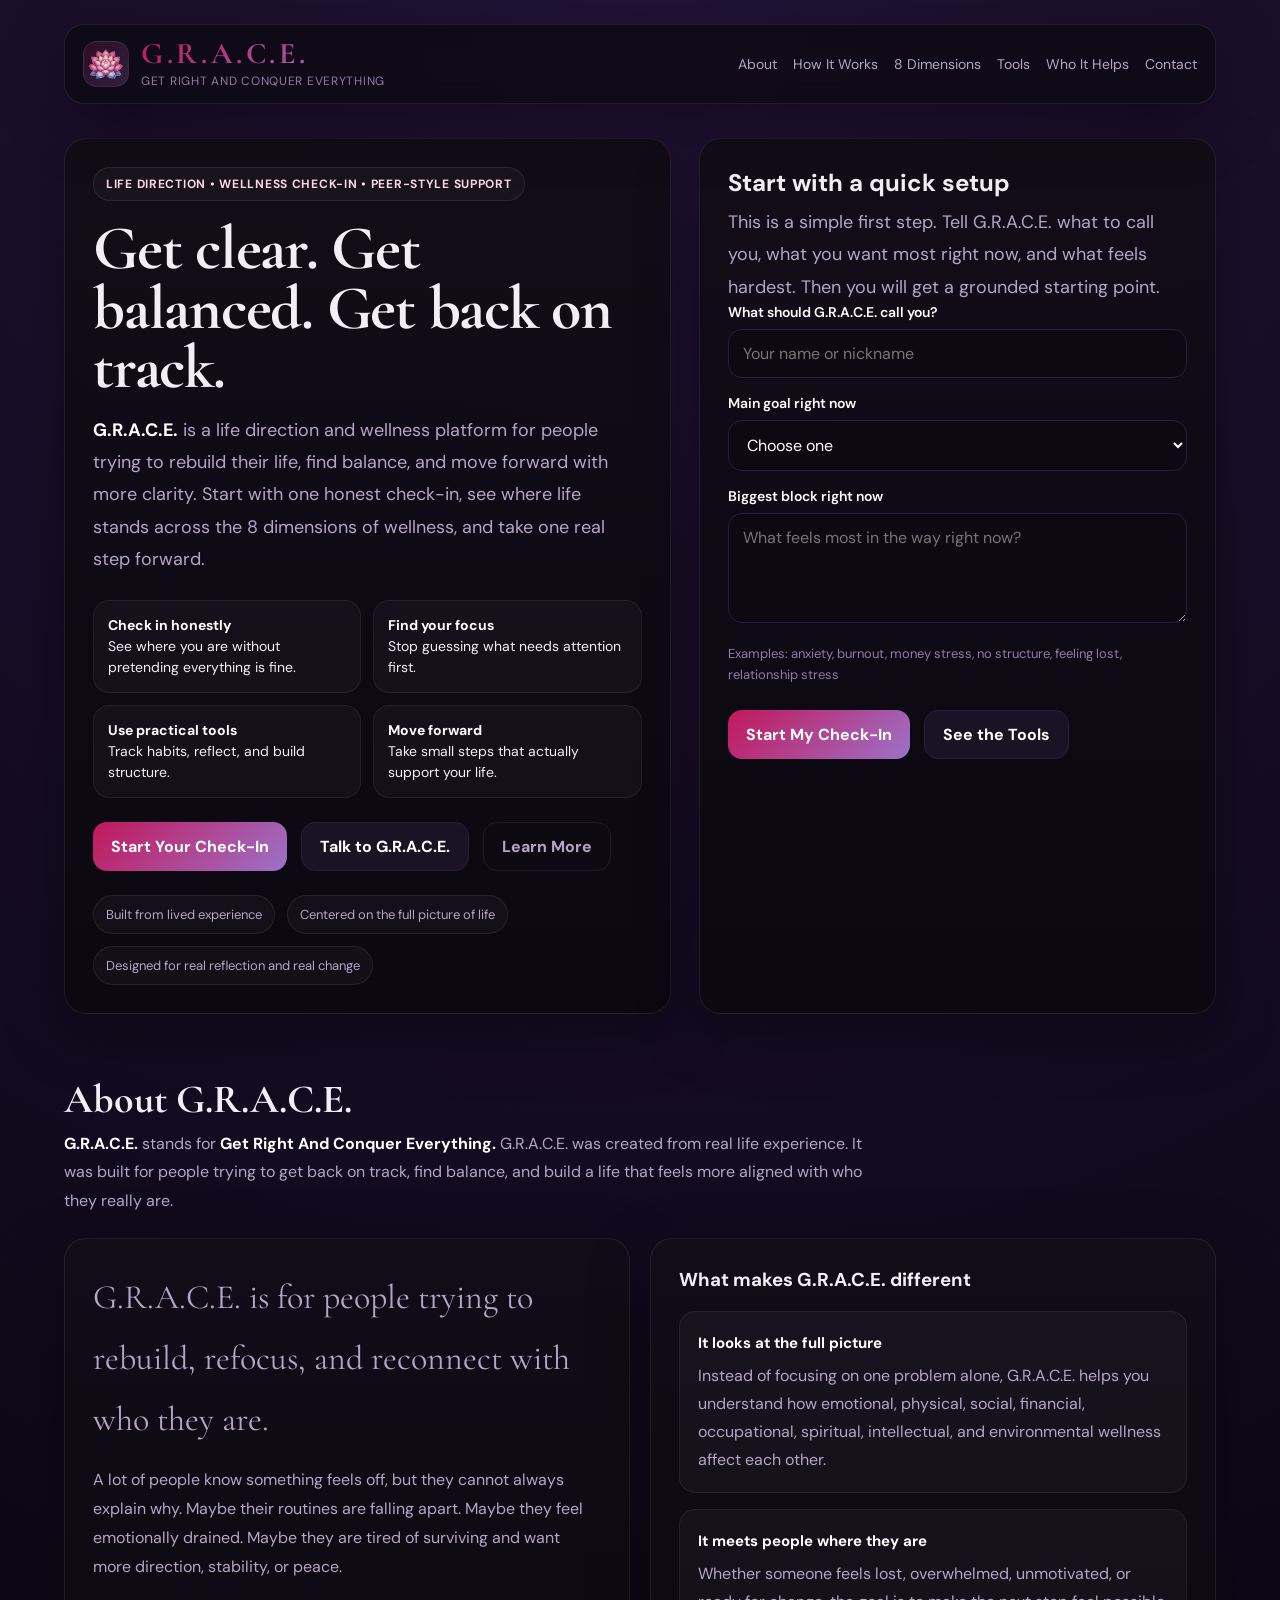
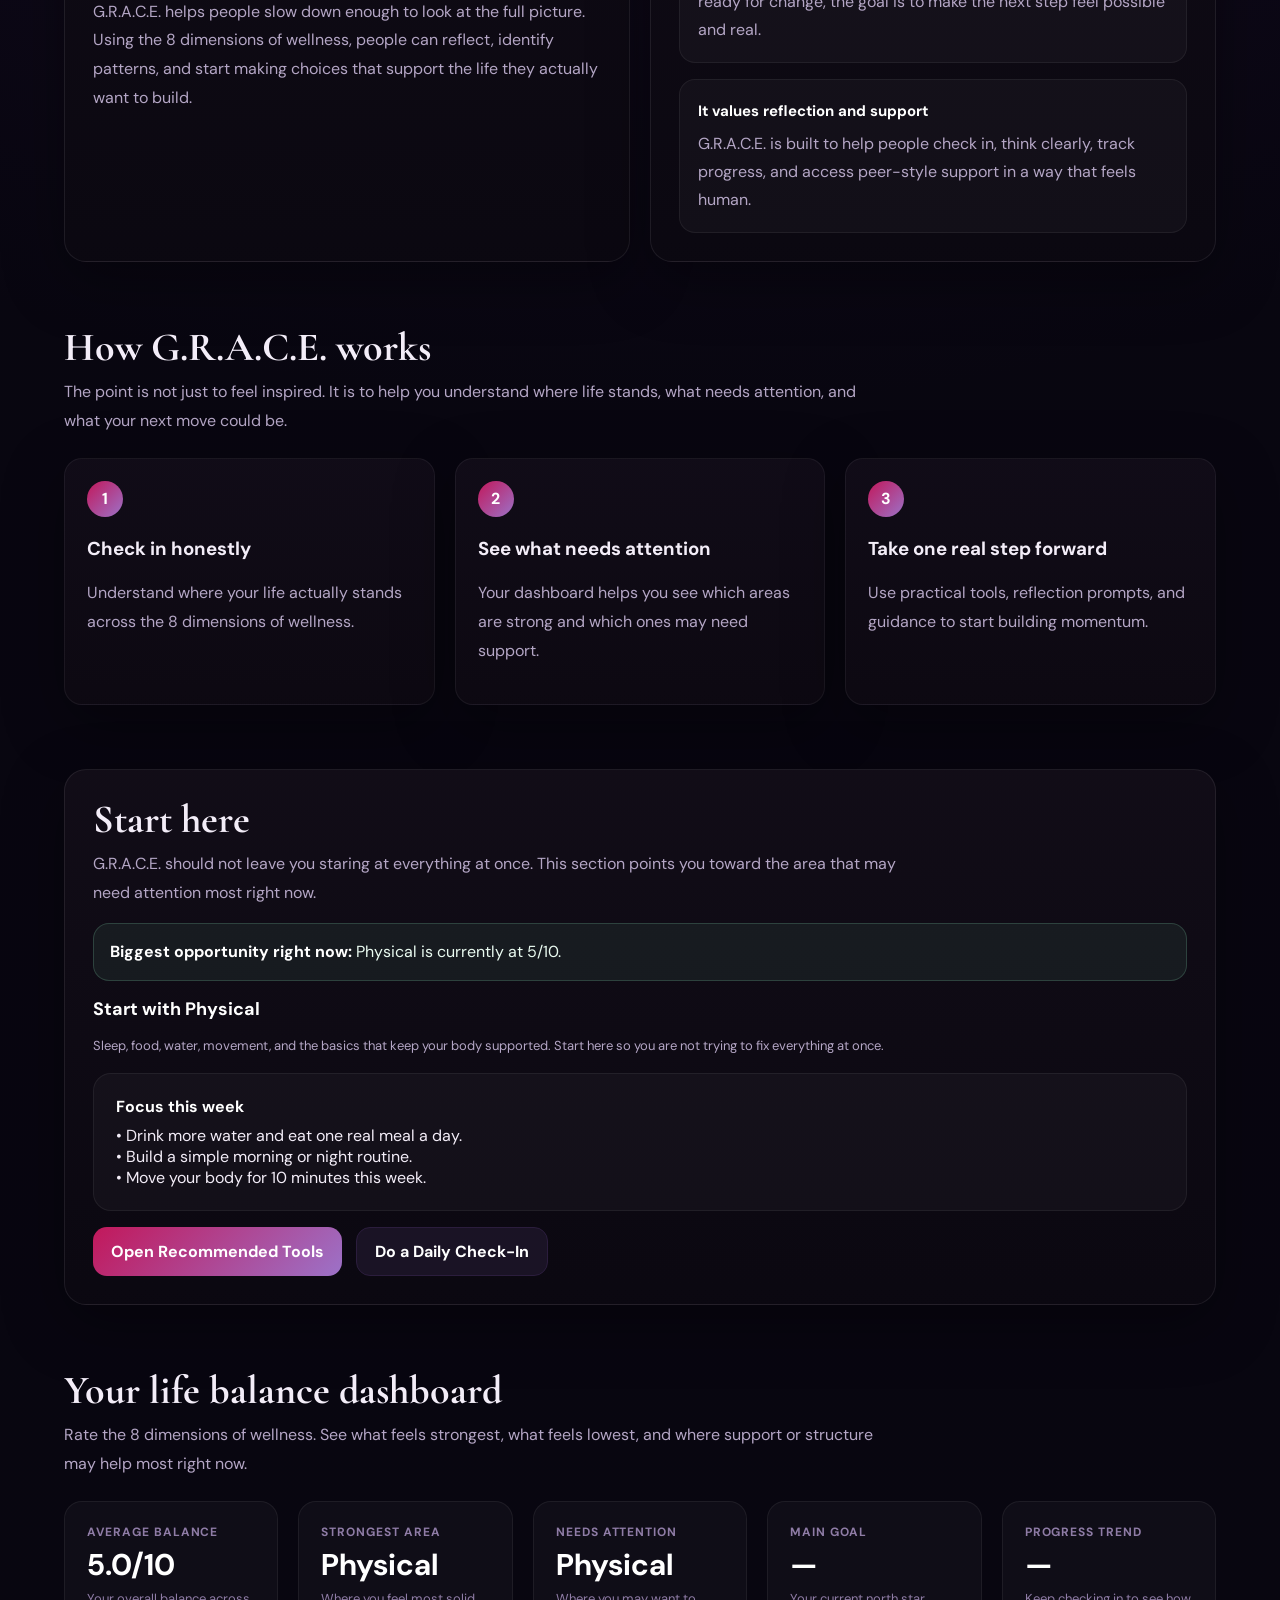
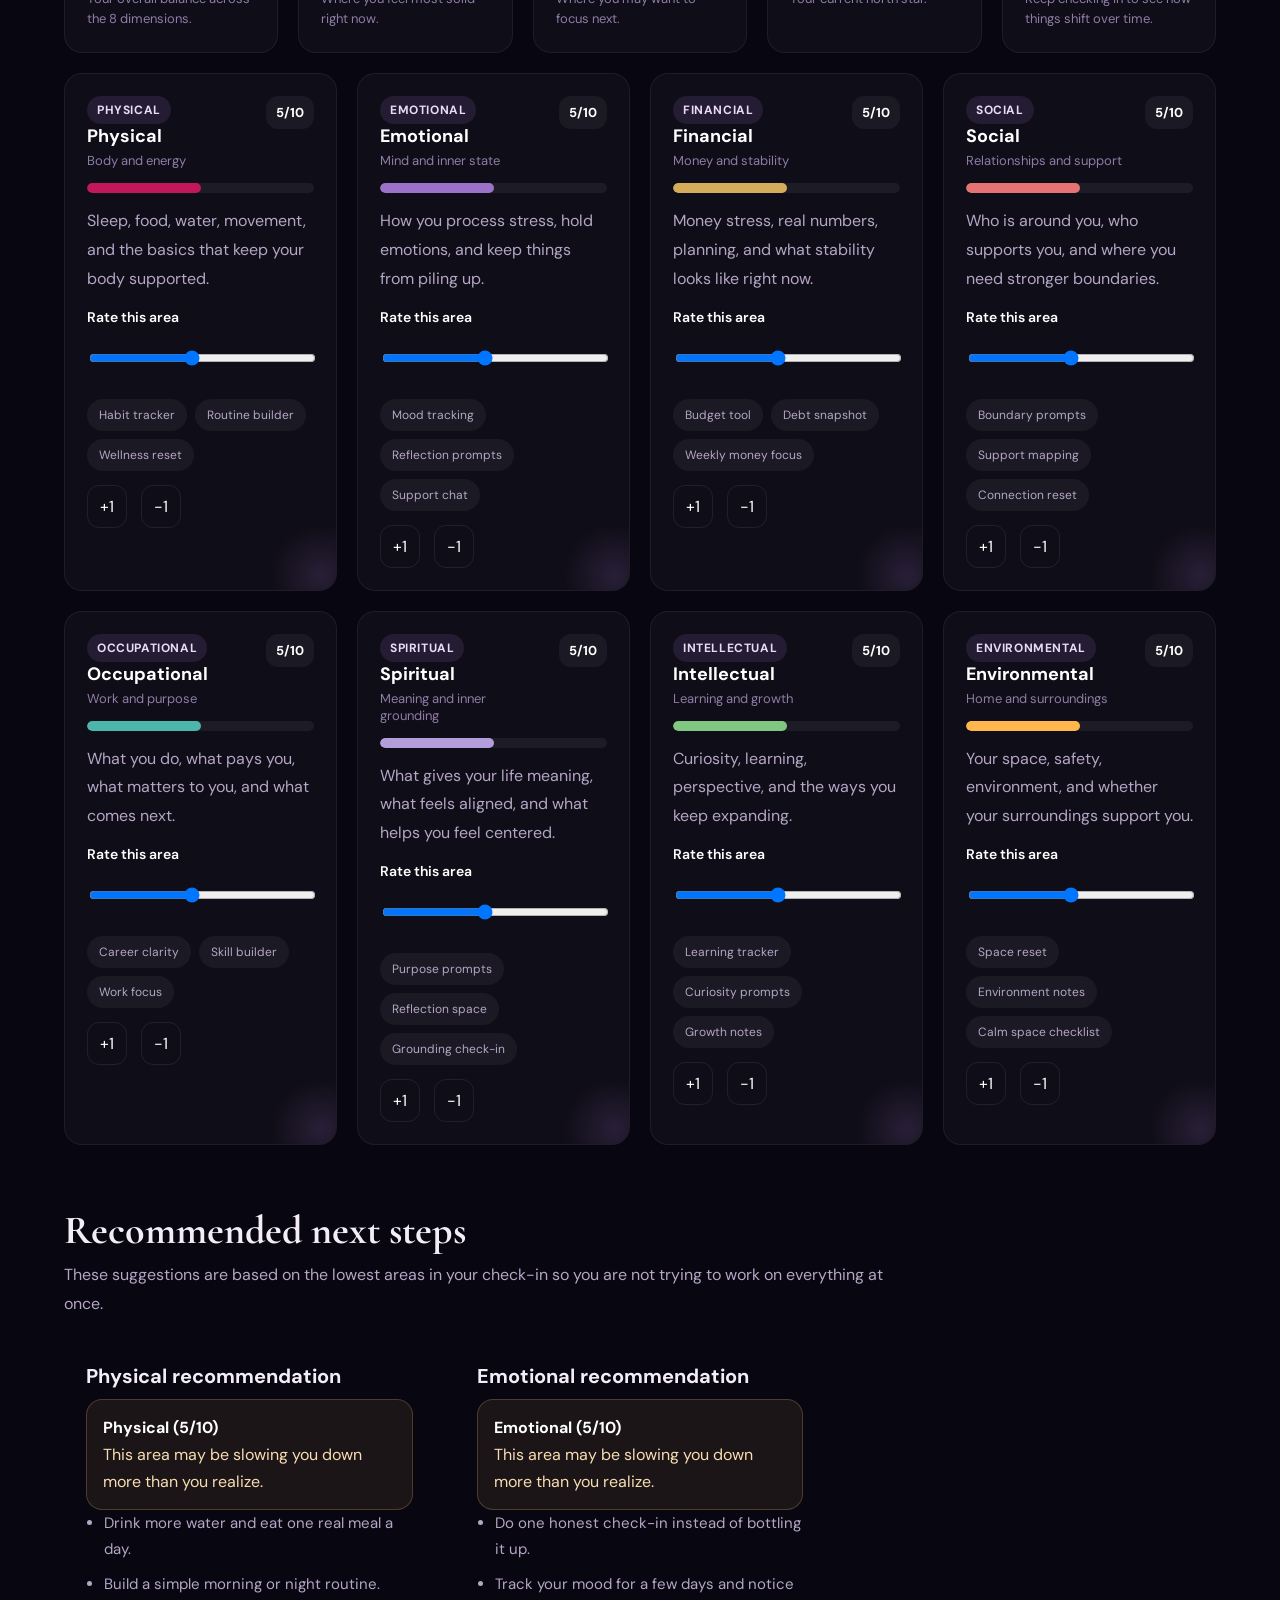
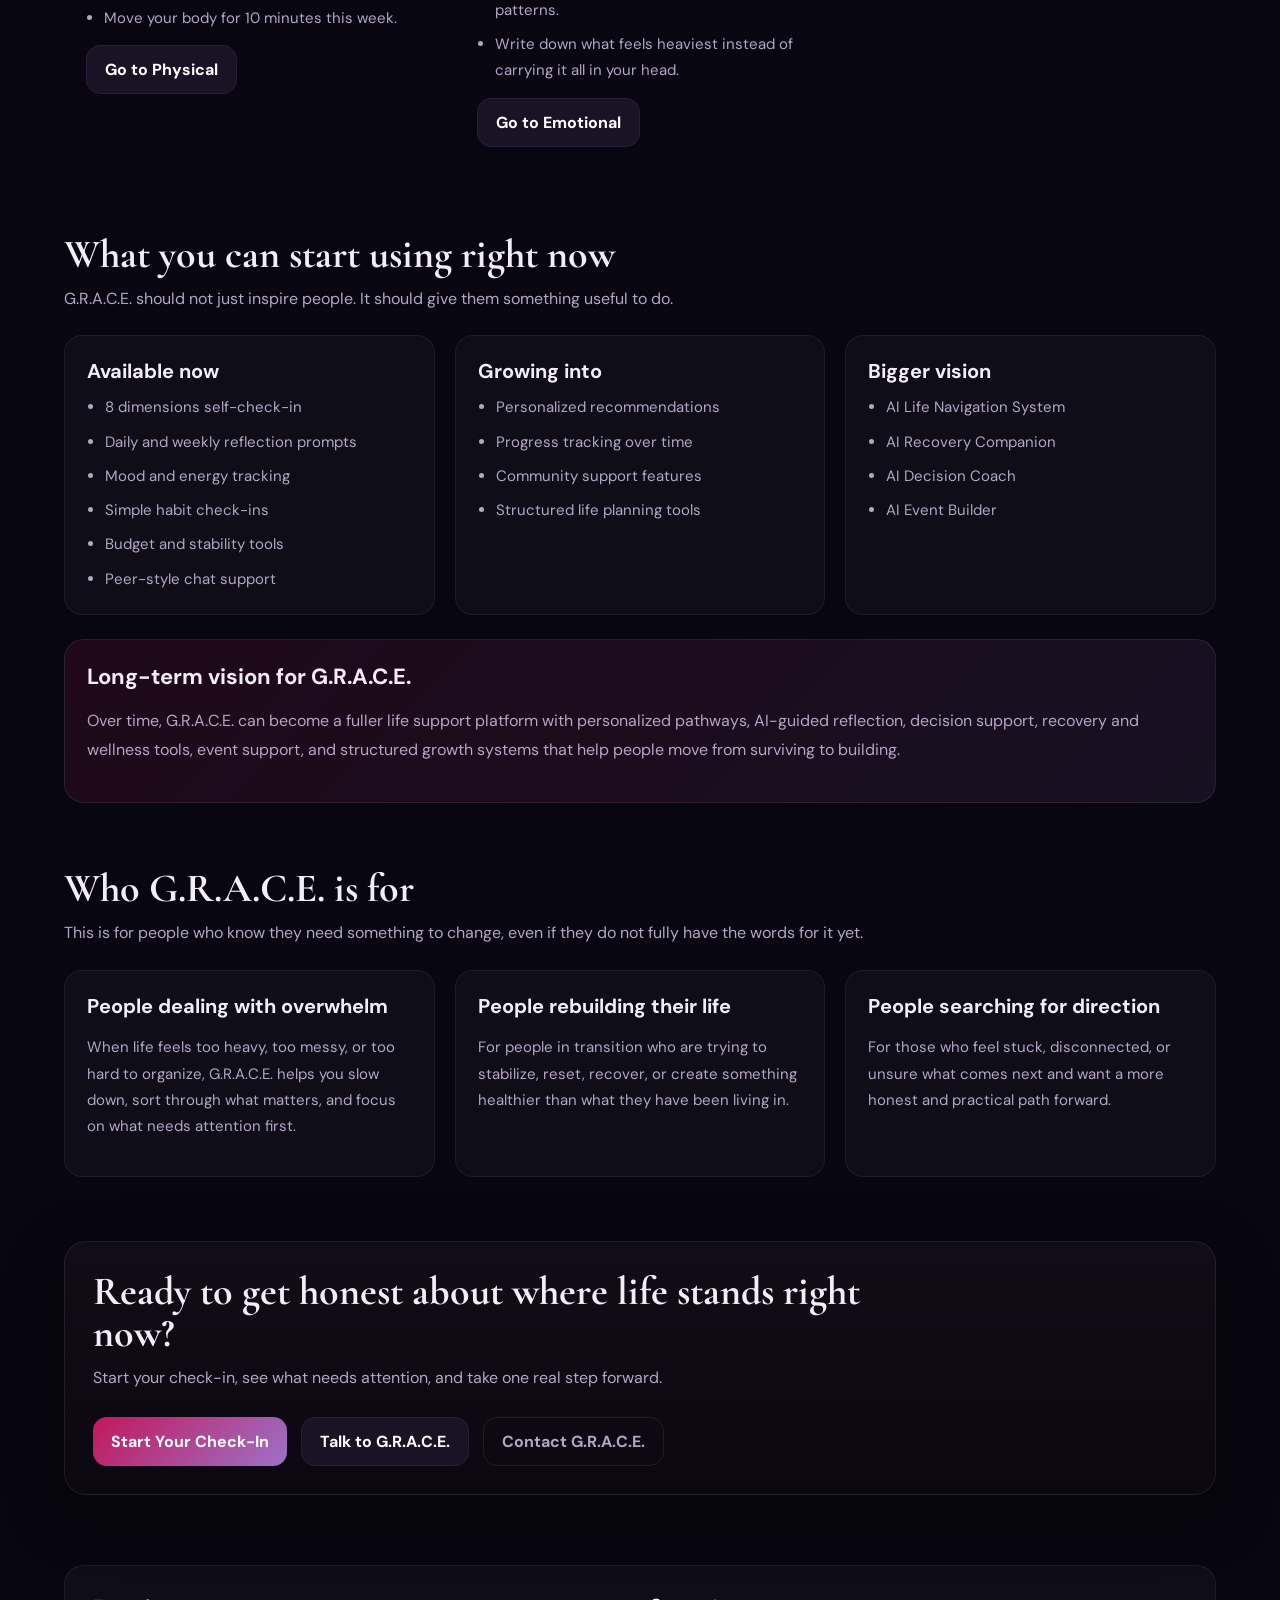
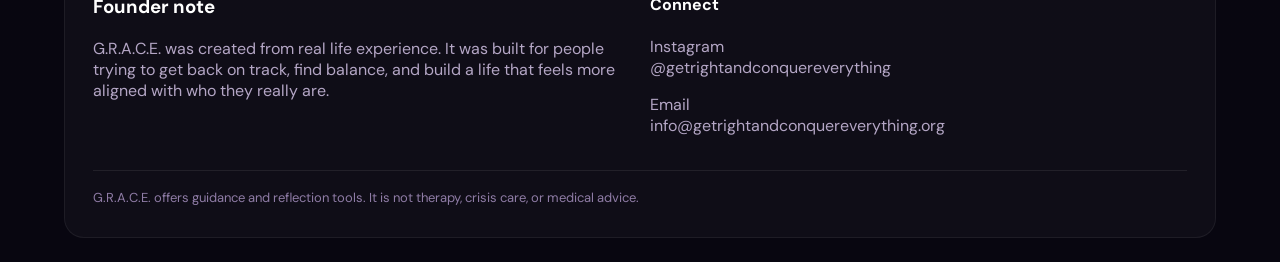
==== commit 6cedc277: "Update index.html" ====
--- a/index.html
+++ b/index.html
@@ -4,13 +4,21 @@
   <meta charset="UTF-8" />
   <meta name="viewport" content="width=device-width, initial-scale=1.0" />
 
-  <title>G.R.A.C.E. | Life Direction, Wellness Check-Ins, and Peer Support</title>
+  <title>G.R.A.C.E. | Life Direction & 8 Dimensions of Wellness Check-In</title>
   <meta
     name="description"
-    content="G.R.A.C.E. helps people who feel stuck, overwhelmed, or off track reconnect with themselves using the 8 dimensions of wellness, reflection tools, and peer-led support."
+    content="G.R.A.C.E. helps people who feel stuck, overwhelmed, or off track get honest about where life stands using the 8 dimensions of wellness, reflection tools, check-ins, and peer-style support."
   />
   <meta name="robots" content="index,follow" />
   <link rel="canonical" href="https://getrightandconquereverything.org" />
+
+  <meta property="og:title" content="G.R.A.C.E. | Life Direction & 8 Dimensions of Wellness Check-In" />
+  <meta
+    property="og:description"
+    content="A life direction and wellness platform for people trying to get back on track, find balance, and move forward."
+  />
+  <meta property="og:type" content="website" />
+  <meta property="og:url" content="https://getrightandconquereverything.org" />
 
   <link rel="preconnect" href="https://fonts.googleapis.com" />
   <link rel="preconnect" href="https://fonts.gstatic.com" crossorigin />
@@ -32,13 +40,14 @@
       --muted-2: #8f7ca6;
       --pink: #c2185b;
       --purple: #9c72c8;
+      --lav: #b39ddb;
       --purple-soft: rgba(156, 114, 200, 0.15);
       --success: #7dd3a7;
       --warning: #f7c66f;
       --danger: #ff8b9e;
+      --shadow: 0 18px 60px rgba(0, 0, 0, 0.35);
       --radius: 22px;
       --radius-sm: 16px;
-      --shadow: 0 18px 60px rgba(0, 0, 0, 0.35);
       --max: 1200px;
     }
 
@@ -74,6 +83,23 @@
     textarea,
     select {
       font: inherit;
+    }
+
+    button {
+      cursor: pointer;
+    }
+
+    a:focus-visible,
+    button:focus-visible,
+    input:focus-visible,
+    textarea:focus-visible,
+    select:focus-visible {
+      outline: 3px solid #fff;
+      outline-offset: 3px;
+    }
+
+    .hidden {
+      display: none !important;
     }
 
     .app {
@@ -165,7 +191,7 @@
 
     .hero {
       display: grid;
-      grid-template-columns: 1.12fr 0.88fr;
+      grid-template-columns: 1.08fr 0.92fr;
       gap: 28px;
       align-items: stretch;
     }
@@ -202,11 +228,15 @@
       letter-spacing: -0.02em;
     }
 
+    .hero p,
+    .section p {
+      color: var(--muted);
+      line-height: 1.8;
+    }
+
     .hero p {
       margin: 0;
       font-size: 18px;
-      line-height: 1.75;
-      color: var(--muted);
     }
 
     .hero strong,
@@ -223,20 +253,32 @@
       list-style: none;
     }
 
-    .hero-list li {
-      padding: 14px 14px;
-      border-radius: 16px;
+    .hero-list li,
+    .mini,
+    .stat-card,
+    .dimension-card,
+    .priority-reco {
       background: rgba(255, 255, 255, 0.03);
       border: 1px solid rgba(255, 255, 255, 0.06);
+    }
+
+    .hero-list li {
+      padding: 14px;
+      border-radius: 16px;
       color: var(--text);
       font-size: 14px;
       line-height: 1.5;
     }
 
-    .cta-row {
+    .cta-row,
+    .action-row,
+    .dimension-actions {
       display: flex;
       flex-wrap: wrap;
       gap: 14px;
+    }
+
+    .cta-row {
       margin-top: 24px;
     }
 
@@ -245,7 +287,6 @@
       border: none;
       border-radius: 14px;
       padding: 13px 18px;
-      cursor: pointer;
       font-weight: 700;
       transition: transform 0.18s ease, opacity 0.18s ease, border-color 0.18s ease;
     }
@@ -255,36 +296,53 @@
     }
 
     .btn-primary {
-      color: white;
+      color: #fff;
       background: linear-gradient(135deg, var(--pink), var(--purple));
     }
 
     .btn-secondary {
-      color: white;
+      color: #fff;
       background: #1a1325;
       border: 1px solid var(--line);
     }
 
-    .btn-ghost {
+    .btn-ghost,
+    .ghost-btn {
       color: var(--muted);
       background: transparent;
       border: 1px solid rgba(255, 255, 255, 0.08);
     }
 
-    .trust-row {
+    .ghost-btn {
+      border-radius: 12px;
+      padding: 10px 12px;
+      color: #fff;
+    }
+
+    .trust-row,
+    .pill-row,
+    .tag-row {
       display: flex;
       flex-wrap: wrap;
       gap: 12px;
+    }
+
+    .trust-row {
       margin-top: 24px;
+    }
+
+    .trust-pill,
+    .tag,
+    .dimension-tag {
+      border-radius: 999px;
+      font-size: 13px;
     }
 
     .trust-pill {
       padding: 10px 12px;
-      border-radius: 999px;
       background: rgba(255, 255, 255, 0.03);
       border: 1px solid rgba(255, 255, 255, 0.07);
       color: var(--muted);
-      font-size: 13px;
     }
 
     .setup-title {
@@ -313,12 +371,13 @@
 
     .input,
     .select,
-    .textarea {
+    .textarea,
+    .range {
       width: 100%;
       padding: 13px 14px;
       border-radius: 14px;
       background: #0d0913;
-      color: white;
+      color: #fff;
       border: 1px solid #2b1d3d;
       outline: none;
       transition: border-color 0.2s ease, box-shadow 0.2s ease;
@@ -326,7 +385,8 @@
 
     .input:focus,
     .select:focus,
-    .textarea:focus {
+    .textarea:focus,
+    .range:focus {
       border-color: #7b52ab;
       box-shadow: 0 0 0 3px rgba(156, 114, 200, 0.15);
     }
@@ -336,22 +396,46 @@
       resize: vertical;
     }
 
-    .help-text {
-      margin-top: 8px;
+    .help-text,
+    .tiny {
       font-size: 13px;
       color: var(--muted-2);
       line-height: 1.6;
+    }
+
+    .result-box,
+    .notice,
+    .status-message {
+      border-radius: 16px;
+      line-height: 1.7;
     }
 
     .result-box {
       display: none;
       margin-top: 18px;
       padding: 16px;
-      border-radius: 16px;
       background: rgba(125, 211, 167, 0.08);
       border: 1px solid rgba(125, 211, 167, 0.22);
       color: #eafbf1;
-      line-height: 1.7;
+    }
+
+    .notice {
+      padding: 14px 16px;
+      background: rgba(247, 198, 111, 0.08);
+      border: 1px solid rgba(247, 198, 111, 0.22);
+      color: #f7ddb1;
+    }
+
+    .notice.success {
+      background: rgba(125, 211, 167, 0.08);
+      border-color: rgba(125, 211, 167, 0.22);
+      color: #eafbf1;
+    }
+
+    .notice.danger {
+      background: rgba(255, 139, 158, 0.08);
+      border-color: rgba(255, 139, 158, 0.22);
+      color: #ffe2e8;
     }
 
     .section {
@@ -359,7 +443,7 @@
     }
 
     .section-head {
-      max-width: 800px;
+      max-width: 820px;
       margin-bottom: 22px;
     }
 
@@ -372,49 +456,75 @@
 
     .section-head p {
       margin: 0;
-      color: var(--muted);
-      line-height: 1.8;
       font-size: 16px;
     }
 
-    .grid-2 {
+    .grid-2,
+    .grid-3,
+    .quick-grid,
+    .dimension-grid,
+    .tool-grid,
+    .journey-grid,
+    .footer-grid {
       display: grid;
+      gap: 20px;
+    }
+
+    .grid-2,
+    .footer-grid {
       grid-template-columns: repeat(2, minmax(0, 1fr));
-      gap: 20px;
-    }
-
-    .grid-3 {
-      display: grid;
+    }
+
+    .grid-3,
+    .journey-grid,
+    .tool-grid {
       grid-template-columns: repeat(3, minmax(0, 1fr));
-      gap: 20px;
-    }
-
-    .mini {
+    }
+
+    .quick-grid {
+      grid-template-columns: repeat(5, minmax(0, 1fr));
+    }
+
+    .dimension-grid {
+      grid-template-columns: repeat(4, minmax(0, 1fr));
+    }
+
+    .mini,
+    .stat-card,
+    .dimension-card,
+    .journey-step,
+    .tool-card,
+    .checkline,
+    .priority-reco {
+      border-radius: 18px;
+      padding: 22px;
       height: 100%;
-      padding: 22px;
-      border-radius: 18px;
-      background: rgba(255, 255, 255, 0.03);
-      border: 1px solid rgba(255, 255, 255, 0.06);
-    }
-
-    .mini h3 {
+    }
+
+    .mini h3,
+    .stat-card h3,
+    .tool-card h3 {
       margin: 0 0 10px;
       font-size: 20px;
     }
 
+    .mini ul,
+    .tool-card ul {
+      margin: 0;
+      padding-left: 18px;
+    }
+
+    .mini li,
+    .tool-card li,
     .mini p,
-    .mini li {
+    .tool-card p {
       color: var(--muted);
       line-height: 1.75;
       font-size: 15px;
     }
 
-    .mini ul {
-      margin: 0;
-      padding-left: 18px;
-    }
-
-    .mini li + li {
+    .mini li + li,
+    .tool-card li + li {
       margin-top: 8px;
     }
 
@@ -436,6 +546,8 @@
       border-radius: 16px;
       background: rgba(255, 255, 255, 0.03);
       border: 1px solid rgba(255, 255, 255, 0.06);
+      color: var(--muted);
+      line-height: 1.75;
     }
 
     .timeline-item strong {
@@ -445,43 +557,7 @@
       color: #fff;
     }
 
-    .dimension-card {
-      position: relative;
-      overflow: hidden;
-    }
-
-    .dimension-card::after {
-      content: "";
-      position: absolute;
-      inset: auto -40px -40px auto;
-      width: 110px;
-      height: 110px;
-      background: radial-gradient(circle, rgba(156, 114, 200, 0.18), transparent 65%);
-      pointer-events: none;
-    }
-
-    .dimension-tag {
-      display: inline-block;
-      margin-bottom: 12px;
-      padding: 6px 10px;
-      border-radius: 999px;
-      background: var(--purple-soft);
-      color: #e9dcf9;
-      font-size: 12px;
-      font-weight: 700;
-      letter-spacing: 0.05em;
-      text-transform: uppercase;
-    }
-
-    .journey-grid {
-      display: grid;
-      grid-template-columns: repeat(3, minmax(0, 1fr));
-      gap: 20px;
-    }
-
     .journey-step {
-      padding: 22px;
-      border-radius: 20px;
       background: linear-gradient(180deg, rgba(17, 12, 24, 0.98), rgba(13, 9, 18, 0.98));
       border: 1px solid rgba(255, 255, 255, 0.06);
       box-shadow: var(--shadow);
@@ -499,6 +575,119 @@
       background: linear-gradient(135deg, var(--pink), var(--purple));
     }
 
+    .stat-card .label,
+    .label {
+      display: block;
+      margin-bottom: 8px;
+      font-size: 12px;
+      text-transform: uppercase;
+      letter-spacing: 0.08em;
+      color: var(--muted-2);
+      font-weight: 700;
+    }
+
+    .metric {
+      font-size: 30px;
+      font-weight: 700;
+      color: #fff;
+      line-height: 1.1;
+      margin-bottom: 8px;
+    }
+
+    .priority-card .section-head {
+      margin-bottom: 16px;
+    }
+
+    .priority-title {
+      margin: 0 0 10px;
+      font-size: 18px;
+      color: #fff;
+    }
+
+    .dimension-card {
+      position: relative;
+      overflow: hidden;
+      display: flex;
+      flex-direction: column;
+      gap: 14px;
+    }
+
+    .dimension-card::after {
+      content: "";
+      position: absolute;
+      inset: auto -40px -40px auto;
+      width: 110px;
+      height: 110px;
+      background: radial-gradient(circle, rgba(156, 114, 200, 0.18), transparent 65%);
+      pointer-events: none;
+    }
+
+    .dimension-top {
+      display: flex;
+      justify-content: space-between;
+      gap: 12px;
+      align-items: flex-start;
+    }
+
+    .dimension-name {
+      margin: 0 0 4px;
+      font-size: 18px;
+      color: #fff;
+    }
+
+    .dimension-sub {
+      font-size: 13px;
+      color: var(--muted-2);
+    }
+
+    .dimension-score {
+      padding: 8px 10px;
+      border-radius: 12px;
+      background: rgba(255, 255, 255, 0.05);
+      font-weight: 700;
+      color: #fff;
+      font-size: 13px;
+    }
+
+    .dimension-tag {
+      display: inline-block;
+      padding: 6px 10px;
+      background: var(--purple-soft);
+      color: #e9dcf9;
+      font-weight: 700;
+      letter-spacing: 0.05em;
+      text-transform: uppercase;
+      font-size: 12px;
+    }
+
+    .progress-track {
+      height: 10px;
+      background: rgba(255, 255, 255, 0.06);
+      border-radius: 999px;
+      overflow: hidden;
+    }
+
+    .progress-fill {
+      height: 100%;
+      border-radius: 999px;
+      transition: width 0.25s ease;
+    }
+
+    .tag-row {
+      gap: 8px;
+    }
+
+    .tag {
+      display: inline-flex;
+      align-items: center;
+      gap: 8px;
+      padding: 8px 12px;
+      background: rgba(255, 255, 255, 0.05);
+      color: var(--muted);
+      margin: 0;
+      font-size: 12px;
+    }
+
     .feature-callout {
       margin-top: 24px;
       padding: 22px;
@@ -512,18 +701,88 @@
       font-size: 22px;
     }
 
-    .feature-callout p {
-      margin: 0;
-      color: var(--muted);
-      line-height: 1.8;
-    }
-
-    .cta-panel {
-      text-align: left;
-    }
-
     .cta-panel h2 {
       margin-top: 0;
+    }
+
+    .chat-drawer {
+      position: fixed;
+      inset: 0;
+      z-index: 200;
+      display: flex;
+      align-items: center;
+      justify-content: center;
+      padding: 20px;
+      background: rgba(5, 4, 8, 0.78);
+      backdrop-filter: blur(4px);
+    }
+
+    .chat-window {
+      width: min(980px, 100%);
+      max-height: 90vh;
+      overflow: auto;
+      border-radius: 26px;
+      background: linear-gradient(180deg, #130f1b, #0d0912);
+      border: 1px solid rgba(255, 255, 255, 0.08);
+      box-shadow: var(--shadow);
+      padding: 24px;
+    }
+
+    .chat-header {
+      display: flex;
+      justify-content: space-between;
+      align-items: flex-start;
+      gap: 18px;
+      margin-bottom: 20px;
+    }
+
+    .chat-header h2 {
+      margin: 0 0 6px;
+      font-family: "Cormorant Garamond", serif;
+      font-size: 36px;
+    }
+
+    .chat-messages {
+      min-height: 250px;
+      max-height: 380px;
+      overflow-y: auto;
+      display: flex;
+      flex-direction: column;
+      gap: 12px;
+      padding: 10px 0;
+      margin-bottom: 16px;
+    }
+
+    .chat-bubble {
+      max-width: 82%;
+      padding: 14px 16px;
+      border-radius: 16px;
+      line-height: 1.7;
+      font-size: 14px;
+      white-space: pre-wrap;
+    }
+
+    .chat-bubble.assistant {
+      background: #120d18;
+      border: 1px solid var(--line);
+      color: #d8cde6;
+      align-self: flex-start;
+    }
+
+    .chat-bubble.user {
+      background: linear-gradient(135deg, var(--pink), var(--purple));
+      color: #fff;
+      align-self: flex-end;
+    }
+
+    .chat-input-wrap {
+      display: grid;
+      gap: 12px;
+    }
+
+    .chat-prompt {
+      white-space: normal;
+      text-align: left;
     }
 
     .footer {
@@ -535,24 +794,10 @@
       color: var(--muted);
     }
 
-    .footer-grid {
-      display: grid;
-      grid-template-columns: 1.2fr 0.8fr;
-      gap: 24px;
-    }
-
     .footer h3,
     .footer h4 {
       margin-top: 0;
       color: #fff;
-    }
-
-    .footer p {
-      line-height: 1.8;
-    }
-
-    .footer a {
-      color: white;
     }
 
     .small-note {
@@ -564,6 +809,18 @@
       color: var(--muted-2);
     }
 
+    .status-message {
+      position: fixed;
+      right: 20px;
+      bottom: 20px;
+      padding: 12px 16px;
+      background: #1a1325;
+      border: 1px solid var(--line);
+      color: var(--text);
+      box-shadow: var(--shadow);
+      z-index: 999;
+    }
+
     .reveal {
       opacity: 0;
       transform: translateY(16px);
@@ -573,6 +830,22 @@
     .reveal.visible {
       opacity: 1;
       transform: translateY(0);
+    }
+
+    @media (max-width: 1100px) {
+      .quick-grid {
+        grid-template-columns: repeat(3, minmax(0, 1fr));
+      }
+
+      .dimension-grid {
+        grid-template-columns: repeat(2, minmax(0, 1fr));
+      }
+
+      .tool-grid,
+      .grid-3,
+      .journey-grid {
+        grid-template-columns: repeat(2, minmax(0, 1fr));
+      }
     }
 
     @media (max-width: 980px) {
@@ -580,7 +853,10 @@
       .grid-2,
       .grid-3,
       .journey-grid,
-      .footer-grid {
+      .footer-grid,
+      .quick-grid,
+      .tool-grid,
+      .dimension-grid {
         grid-template-columns: 1fr;
       }
 
@@ -605,7 +881,11 @@
       .card,
       .mini,
       .journey-step,
-      .footer {
+      .footer,
+      .stat-card,
+      .dimension-card,
+      .tool-card,
+      .chat-window {
         padding: 20px;
       }
 
@@ -623,11 +903,17 @@
 
       .brand-title {
         font-size: 25px;
+      }
+
+      .chat-header {
+        flex-direction: column;
       }
     }
   </style>
 </head>
 <body>
+  <div id="statusMessage" class="status-message hidden" aria-live="polite"></div>
+
   <div class="app">
     <header class="topbar">
       <div class="brand">
@@ -642,39 +928,31 @@
 
       <nav class="nav" aria-label="Main navigation">
         <a href="#about">About</a>
-        <a href="#journey">How It Works</a>
-        <a href="#dimensions">8 Dimensions</a>
+        <a href="#how">How It Works</a>
+        <a href="#dashboard">8 Dimensions</a>
         <a href="#tools">Tools</a>
-        <a href="#community">Community</a>
+        <a href="#community">Who It Helps</a>
         <a href="#contact">Contact</a>
       </nav>
     </header>
 
     <section class="hero">
       <div class="card reveal">
-        <div class="eyebrow">Peer-led support • reflection • life direction</div>
-
-        <h1>When life feels off track, start with one honest check-in.</h1>
+        <div class="eyebrow">Life direction • wellness check-in • peer-style support</div>
+
+        <h1>Get clear. Get balanced. Get back on track.</h1>
 
         <p>
-          <strong>G.R.A.C.E.</strong> is a peer-led platform built for people who feel
-          overwhelmed, stuck, disconnected, or unsure what to do next.
-          Instead of pretending everything is fine, you get a space to pause,
-          look at the full picture of your life, and start moving forward with
-          more clarity.
+          <strong>G.R.A.C.E.</strong> is a life direction and wellness platform for people trying to rebuild their life,
+          find balance, and move forward with more clarity. Start with one honest check-in, see where life stands across
+          the 8 dimensions of wellness, and take one real step forward.
         </p>
 
-        <p style="margin-top:14px;">
-          We use the <strong>8 dimensions of wellness</strong> to help you understand
-          what feels strong, what feels neglected, and where support or structure
-          may help most right now.
-        </p>
-
         <ul class="hero-list">
-          <li><strong>Check in honestly</strong><br />See where you are without judgment.</li>
+          <li><strong>Check in honestly</strong><br />See where you are without pretending everything is fine.</li>
           <li><strong>Find your focus</strong><br />Stop guessing what needs attention first.</li>
-          <li><strong>Take practical steps</strong><br />Use reflection, tracking, and support tools.</li>
-          <li><strong>Build momentum</strong><br />Start small and keep moving forward.</li>
+          <li><strong>Use practical tools</strong><br />Track habits, reflect, and build structure.</li>
+          <li><strong>Move forward</strong><br />Take small steps that actually support your life.</li>
         </ul>
 
         <div class="cta-row">
@@ -690,12 +968,11 @@
         </div>
       </div>
 
-      <div class="card reveal">
+      <div class="card reveal" id="setup">
         <h3 class="setup-title">Start with a quick setup</h3>
         <p class="setup-copy">
-          This is a simple first step. Tell us what to call you, what you want most
-          right now, and what feels hardest. Then G.R.A.C.E. will guide you to your
-          next step.
+          This is a simple first step. Tell G.R.A.C.E. what to call you, what you want most right now,
+          and what feels hardest. Then you will get a grounded starting point.
         </p>
 
         <label class="field">
@@ -727,12 +1004,12 @@
           <textarea
             id="biggestBlock"
             class="textarea"
-            placeholder="Examples: anxiety, burnout, money stress, no structure, relationship stress, feeling lost"
+            placeholder="What feels most in the way right now?"
           ></textarea>
         </label>
 
         <div class="help-text">
-          You do not need to have everything figured out. This is just a starting point.
+          Examples: anxiety, burnout, money stress, no structure, feeling lost, relationship stress
         </div>
 
         <div class="cta-row">
@@ -748,10 +1025,9 @@
       <div class="section-head reveal">
         <h2>About G.R.A.C.E.</h2>
         <p>
-          G.R.A.C.E. stands for <strong>Get Right And Conquer Everything.</strong>
-          It was not built from theory alone. It came from real life, real setbacks,
-          real reflection, and the belief that people deserve support that helps them
-          understand their whole life, not just one issue at a time.
+          <strong>G.R.A.C.E.</strong> stands for <strong>Get Right And Conquer Everything.</strong>
+          G.R.A.C.E. was created from real life experience. It was built for people trying to get back on track,
+          find balance, and build a life that feels more aligned with who they really are.
         </p>
       </div>
 
@@ -761,16 +1037,15 @@
             G.R.A.C.E. is for people trying to rebuild, refocus, and reconnect with who they are.
           </p>
 
-          <p style="color:var(--muted); line-height:1.85;">
-            A lot of people know something feels off, but they cannot always explain why.
-            Maybe their routines are falling apart. Maybe they feel emotionally drained.
-            Maybe they are tired of surviving and want more direction, stability, or peace.
+          <p>
+            A lot of people know something feels off, but they cannot always explain why. Maybe their routines are
+            falling apart. Maybe they feel emotionally drained. Maybe they are tired of surviving and want more
+            direction, stability, or peace.
           </p>
 
-          <p style="color:var(--muted); line-height:1.85;">
-            G.R.A.C.E. helps people slow down enough to look at the full picture.
-            Using the 8 dimensions of wellness, people can reflect, identify patterns,
-            and start making choices that support the life they actually want to build.
+          <p>
+            G.R.A.C.E. helps people slow down enough to look at the full picture. Using the 8 dimensions of wellness,
+            people can reflect, identify patterns, and start making choices that support the life they actually want to build.
           </p>
         </div>
 
@@ -780,193 +1055,182 @@
           <div class="timeline">
             <div class="timeline-item">
               <strong>It looks at the full picture</strong>
-              Instead of focusing on one problem alone, G.R.A.C.E. helps you understand
-              how emotional, physical, social, financial, occupational, spiritual,
-              intellectual, and environmental wellness affect each other.
+              Instead of focusing on one problem alone, G.R.A.C.E. helps you understand how emotional, physical, social,
+              financial, occupational, spiritual, intellectual, and environmental wellness affect each other.
             </div>
 
             <div class="timeline-item">
               <strong>It meets people where they are</strong>
-              Whether someone feels lost, overwhelmed, unmotivated, or ready for change,
-              the goal is to make the next step feel possible and real.
+              Whether someone feels lost, overwhelmed, unmotivated, or ready for change, the goal is to make the next step feel possible and real.
             </div>
 
             <div class="timeline-item">
               <strong>It values reflection and support</strong>
-              G.R.A.C.E. is built to help people check in, think clearly, track progress,
-              and access peer-led support in a way that feels human.
+              G.R.A.C.E. is built to help people check in, think clearly, track progress, and access peer-style support in a way that feels human.
             </div>
           </div>
         </div>
       </div>
     </section>
 
-    <section class="section" id="journey">
+    <section class="section" id="how">
       <div class="section-head reveal">
-        <h2>What someone should feel in the first 5 seconds, 30 seconds, and 2 minutes</h2>
+        <h2>How G.R.A.C.E. works</h2>
         <p>
-          A strong website should not just look good. It should guide people emotionally too.
-          G.R.A.C.E. should quickly help visitors feel seen, grounded, and clear on what to do next.
+          The point is not just to feel inspired. It is to help you understand where life stands, what needs attention,
+          and what your next move could be.
         </p>
       </div>
 
       <div class="journey-grid">
         <div class="journey-step reveal">
-          <div class="journey-number">5</div>
-          <h3>In 5 seconds</h3>
+          <div class="journey-number">1</div>
+          <h3>Check in honestly</h3>
           <p>
-            A visitor should understand:
-            <strong>this is for people who feel off track and want clarity.</strong>
-            The homepage should feel calm, trustworthy, and direct.
+            Understand where your life actually stands across the 8 dimensions of wellness.
           </p>
         </div>
 
         <div class="journey-step reveal">
-          <div class="journey-number">30</div>
-          <h3>In 30 seconds</h3>
+          <div class="journey-number">2</div>
+          <h3>See what needs attention</h3>
           <p>
-            A visitor should understand:
-            <strong>how G.R.A.C.E. works</strong> and why the 8 dimensions matter.
-            They should know this is more than motivation. It is structure.
+            Your dashboard helps you see which areas are strong and which ones may need support.
           </p>
         </div>
 
         <div class="journey-step reveal">
-          <div class="journey-number">2m</div>
-          <h3>In 2 minutes</h3>
+          <div class="journey-number">3</div>
+          <h3>Take one real step forward</h3>
           <p>
-            A visitor should feel ready to take action:
-            start a check-in, explore tools, book support, or follow the mission.
-            The site should build trust before asking for commitment.
+            Use practical tools, reflection prompts, and guidance to start building momentum.
           </p>
         </div>
       </div>
     </section>
 
-    <section class="section" id="dimensions">
+    <section class="section reveal" id="dashboard">
+      <div class="card priority-card">
+        <div class="section-head">
+          <h2>Start here</h2>
+          <p>
+            G.R.A.C.E. should not leave you staring at everything at once. This section points you toward the area that may need attention most right now.
+          </p>
+        </div>
+
+        <div class="notice success" id="priorityIntro">
+          Your biggest opportunity right now will show here once your check-in is saved.
+        </div>
+
+        <div style="margin-top:16px;">
+          <h3 class="priority-title" id="priorityTitle">Your biggest opportunity right now</h3>
+          <p class="tiny" id="priorityText">Save your profile and adjust your scores to get a more personal starting point.</p>
+        </div>
+
+        <div class="priority-reco" id="focusWeekBox" style="margin-top:16px;">
+          <strong style="display:block; margin-bottom:8px;">Focus this week</strong>
+          Start with one honest check-in and one small action. You do not need to fix everything at once.
+        </div>
+
+        <div class="action-row" style="margin-top:16px;">
+          <button class="btn btn-primary" id="priorityBtn">Open Recommended Tools</button>
+          <button class="btn btn-secondary" id="priorityCheckinBtn">Do a Daily Check-In</button>
+        </div>
+      </div>
+    </section>
+
+    <section class="section">
       <div class="section-head reveal">
-        <h2>The 8 Dimensions of Wellness</h2>
+        <h2>Your life balance dashboard</h2>
         <p>
-          These dimensions help people understand their life more clearly.
-          You may be doing well in one area while another is draining your energy.
-          G.R.A.C.E. helps make that visible.
+          Rate the 8 dimensions of wellness. See what feels strongest, what feels lowest, and where support or structure may help most right now.
         </p>
       </div>
 
-      <div class="grid-3">
-        <div class="mini dimension-card reveal">
-          <div class="dimension-tag">Emotional</div>
-          <h3>Emotional wellness</h3>
-          <p>
-            How you process stress, regulate feelings, recover from hard moments,
-            and respond to life when things feel heavy.
-          </p>
-        </div>
-
-        <div class="mini dimension-card reveal">
-          <div class="dimension-tag">Physical</div>
-          <h3>Physical wellness</h3>
-          <p>
-            Sleep, movement, energy, nourishment, rest, and the condition of your body.
-          </p>
-        </div>
-
-        <div class="mini dimension-card reveal">
-          <div class="dimension-tag">Social</div>
-          <h3>Social wellness</h3>
-          <p>
-            Relationships, support systems, boundaries, belonging, and the people around you.
-          </p>
-        </div>
-
-        <div class="mini dimension-card reveal">
-          <div class="dimension-tag">Financial</div>
-          <h3>Financial wellness</h3>
-          <p>
-            Stability, money stress, habits, planning, and your ability to meet real-life needs.
-          </p>
-        </div>
-
-        <div class="mini dimension-card reveal">
-          <div class="dimension-tag">Occupational</div>
-          <h3>Occupational wellness</h3>
-          <p>
-            Your work life, purpose, productivity, goals, and how your daily efforts connect to your future.
-          </p>
-        </div>
-
-        <div class="mini dimension-card reveal">
-          <div class="dimension-tag">Spiritual</div>
-          <h3>Spiritual wellness</h3>
-          <p>
-            Meaning, inner grounding, values, connection, and what helps you feel centered.
-          </p>
-        </div>
-
-        <div class="mini dimension-card reveal">
-          <div class="dimension-tag">Intellectual</div>
-          <h3>Intellectual wellness</h3>
-          <p>
-            Learning, curiosity, perspective, personal growth, and how you challenge your mind.
-          </p>
-        </div>
-
-        <div class="mini dimension-card reveal">
-          <div class="dimension-tag">Environmental</div>
-          <h3>Environmental wellness</h3>
-          <p>
-            Your surroundings, safety, order, comfort, and whether your space supports your well-being.
-          </p>
-        </div>
-
-        <div class="mini dimension-card reveal">
-          <div class="dimension-tag">Whole Life View</div>
-          <h3>Why this matters</h3>
-          <p>
-            Real progress usually does not come from fixing one thing in isolation.
-            It comes from noticing patterns and making changes that support the whole person.
-          </p>
-        </div>
-      </div>
+      <div class="quick-grid">
+        <div class="stat-card reveal">
+          <div class="label">Average balance</div>
+          <div class="metric" id="avgScore">5.0/10</div>
+          <div class="tiny">Your overall balance across the 8 dimensions.</div>
+        </div>
+
+        <div class="stat-card reveal">
+          <div class="label">Strongest area</div>
+          <div class="metric" id="bestDimension">—</div>
+          <div class="tiny">Where you feel most solid right now.</div>
+        </div>
+
+        <div class="stat-card reveal">
+          <div class="label">Needs attention</div>
+          <div class="metric" id="lowestDimension">—</div>
+          <div class="tiny">Where you may want to focus next.</div>
+        </div>
+
+        <div class="stat-card reveal">
+          <div class="label">Main goal</div>
+          <div class="metric" id="goalText">—</div>
+          <div class="tiny">Your current north star.</div>
+        </div>
+
+        <div class="stat-card reveal">
+          <div class="label">Progress trend</div>
+          <div class="metric" id="trendScore">—</div>
+          <div class="tiny" id="trendText">Keep checking in to see how things shift over time.</div>
+        </div>
+      </div>
+
+      <div class="dimension-grid" id="dimensionGrid" style="margin-top:20px;"></div>
+    </section>
+
+    <section class="section">
+      <div class="section-head reveal">
+        <h2>Recommended next steps</h2>
+        <p>
+          These suggestions are based on the lowest areas in your check-in so you are not trying to work on everything at once.
+        </p>
+      </div>
+
+      <div class="tool-grid" id="personalizedRecoSection"></div>
     </section>
 
     <section class="section" id="tools">
       <div class="section-head reveal">
-        <h2>Tools inside G.R.A.C.E.</h2>
+        <h2>What you can start using right now</h2>
         <p>
-          The platform should not just inspire people. It should give them something useful to do.
-          These tools are designed to help people reflect, track, and move with intention.
+          G.R.A.C.E. should not just inspire people. It should give them something useful to do.
         </p>
       </div>
 
       <div class="grid-3">
         <div class="mini reveal">
-          <h3>Start here</h3>
+          <h3>Available now</h3>
           <ul>
-            <li>8 Dimensions self-check-in</li>
+            <li>8 dimensions self-check-in</li>
             <li>Daily and weekly reflection prompts</li>
             <li>Mood and energy tracking</li>
             <li>Simple habit check-ins</li>
+            <li>Budget and stability tools</li>
+            <li>Peer-style chat support</li>
           </ul>
         </div>
 
         <div class="mini reveal">
-          <h3>Build momentum</h3>
+          <h3>Growing into</h3>
           <ul>
-            <li>Goal trackers</li>
-            <li>Life direction planning tools</li>
-            <li>Budget and stability tools</li>
-            <li>Decision support prompts</li>
+            <li>Personalized recommendations</li>
+            <li>Progress tracking over time</li>
+            <li>Community support features</li>
+            <li>Structured life planning tools</li>
           </ul>
         </div>
 
         <div class="mini reveal">
-          <h3>Grow with support</h3>
+          <h3>Bigger vision</h3>
           <ul>
-            <li>Peer-led sessions</li>
-            <li>Guided self-reflection</li>
-            <li>Community check-ins</li>
-            <li>Personalized support pathways</li>
+            <li>AI Life Navigation System</li>
+            <li>AI Recovery Companion</li>
+            <li>AI Decision Coach</li>
+            <li>AI Event Builder</li>
           </ul>
         </div>
       </div>
@@ -974,9 +1238,9 @@
       <div class="feature-callout reveal">
         <h3>Long-term vision for G.R.A.C.E.</h3>
         <p>
-          Over time, G.R.A.C.E. can become a full life support platform with personalized recommendations,
-          AI-guided reflection, decision support, recovery and wellness tools, event support, and structured
-          growth systems that help people move from surviving to building.
+          Over time, G.R.A.C.E. can become a fuller life support platform with personalized pathways,
+          AI-guided reflection, decision support, recovery and wellness tools, event support, and structured growth systems
+          that help people move from surviving to building.
         </p>
       </div>
     </section>
@@ -985,7 +1249,7 @@
       <div class="section-head reveal">
         <h2>Who G.R.A.C.E. is for</h2>
         <p>
-          This is for people who know they need something to change, even if they do not have the words for it yet.
+          This is for people who know they need something to change, even if they do not fully have the words for it yet.
         </p>
       </div>
 
@@ -993,16 +1257,14 @@
         <div class="mini reveal">
           <h3>People dealing with overwhelm</h3>
           <p>
-            When life feels too heavy, too messy, or too hard to organize, G.R.A.C.E. helps you slow down,
-            sort through what matters, and focus on what needs attention first.
+            When life feels too heavy, too messy, or too hard to organize, G.R.A.C.E. helps you slow down, sort through what matters, and focus on what needs attention first.
           </p>
         </div>
 
         <div class="mini reveal">
           <h3>People rebuilding their life</h3>
           <p>
-            For people in transition who are trying to stabilize, reset, recover, or create something healthier
-            than what they have been living in.
+            For people in transition who are trying to stabilize, reset, recover, or create something healthier than what they have been living in.
           </p>
         </div>
 
@@ -1018,11 +1280,9 @@
     <section class="section">
       <div class="card cta-panel reveal">
         <div class="section-head" style="margin-bottom:14px;">
-          <h2>Take the first real step</h2>
+          <h2>Ready to get honest about where life stands right now?</h2>
           <p>
-            You do not need a perfect plan today. You just need a place to start.
-            G.R.A.C.E. can help you understand where you are, what needs support,
-            and what your next step could be.
+            Start your check-in, see what needs attention, and take one real step forward.
           </p>
         </div>
 
@@ -1039,10 +1299,8 @@
         <div>
           <h3>Founder note</h3>
           <p>
-            G.R.A.C.E. was created from real life experience and the belief that people deserve tools,
-            support, and structure that help them understand the full picture of their life.
-            The goal is not perfection. The goal is helping people reconnect with themselves,
-            find direction, and keep moving forward.
+            G.R.A.C.E. was created from real life experience. It was built for people trying to get back on track,
+            find balance, and build a life that feels more aligned with who they really are.
           </p>
         </div>
 
@@ -1065,142 +1323,699 @@
       </div>
 
       <div class="small-note">
-        G.R.A.C.E. offers reflection tools, peer-led support, and wellness-based guidance.
-        It is not therapy, crisis response, or medical advice. If you are in immediate danger
-        or need urgent mental health support, contact emergency or crisis services in your area.
+        G.R.A.C.E. offers guidance and reflection tools. It is not therapy, crisis care, or medical advice.
       </div>
     </footer>
   </div>
 
+  <div class="chat-drawer hidden" id="chatDrawer" role="dialog" aria-modal="true" aria-labelledby="chatTitle">
+    <div class="chat-window">
+      <div class="chat-header">
+        <div>
+          <h2 id="chatTitle">Talk to G.R.A.C.E.</h2>
+          <div class="tiny">Grounded check-in. Peer-style support. One clear next step.</div>
+        </div>
+        <button class="btn btn-secondary" id="closeChatBtn" aria-label="Close chat">Close</button>
+      </div>
+
+      <div class="notice" style="margin-bottom:12px;">
+        G.R.A.C.E. offers guidance and reflection tools. It is not therapy, crisis care, or medical advice.
+      </div>
+
+      <div class="tiny" style="margin-bottom:12px;">
+        You do not need perfect words. Just start where you are.
+      </div>
+
+      <div class="pill-row" id="chatPromptRow" style="margin-bottom:12px;">
+        <button class="ghost-btn chat-prompt" data-prompt="I feel stuck and need help figuring out where to start.">I feel stuck</button>
+        <button class="ghost-btn chat-prompt" data-prompt="I am overwhelmed and need help slowing things down.">I am overwhelmed</button>
+        <button class="ghost-btn chat-prompt" data-prompt="I need direction. I do not know what to focus on first.">I need direction</button>
+        <button class="ghost-btn chat-prompt" data-prompt="Help me make a decision.">Help me decide</button>
+        <button class="ghost-btn chat-prompt" data-prompt="I do not know where to start.">I do not know where to start</button>
+      </div>
+
+      <div id="chatMessages" class="chat-messages"></div>
+
+      <div class="chat-input-wrap">
+        <textarea id="chatInput" class="textarea" placeholder="What is going on right now?"></textarea>
+        <button class="btn btn-primary" id="sendChatBtn">Send</button>
+      </div>
+    </div>
+  </div>
+
   <script>
-    const startButtons = [
-      document.getElementById("startSetupBtn"),
-      document.getElementById("startSetupBtn2")
+    const STORAGE_KEY = "grace-dashboard-v2";
+
+    const DIMENSIONS = [
+      {
+        id: "physical",
+        name: "Physical",
+        sub: "Body and energy",
+        color: "#c2185b",
+        intro: "Sleep, food, water, movement, and the basics that keep your body supported.",
+        tools: ["Habit tracker", "Routine builder", "Wellness reset"]
+      },
+      {
+        id: "emotional",
+        name: "Emotional",
+        sub: "Mind and inner state",
+        color: "#9c72c8",
+        intro: "How you process stress, hold emotions, and keep things from piling up.",
+        tools: ["Mood tracking", "Reflection prompts", "Support chat"]
+      },
+      {
+        id: "financial",
+        name: "Financial",
+        sub: "Money and stability",
+        color: "#d4ac5a",
+        intro: "Money stress, real numbers, planning, and what stability looks like right now.",
+        tools: ["Budget tool", "Debt snapshot", "Weekly money focus"]
+      },
+      {
+        id: "social",
+        name: "Social",
+        sub: "Relationships and support",
+        color: "#e57373",
+        intro: "Who is around you, who supports you, and where you need stronger boundaries.",
+        tools: ["Boundary prompts", "Support mapping", "Connection reset"]
+      },
+      {
+        id: "occupational",
+        name: "Occupational",
+        sub: "Work and purpose",
+        color: "#4db6ac",
+        intro: "What you do, what pays you, what matters to you, and what comes next.",
+        tools: ["Career clarity", "Skill builder", "Work focus"]
+      },
+      {
+        id: "spiritual",
+        name: "Spiritual",
+        sub: "Meaning and inner grounding",
+        color: "#b39ddb",
+        intro: "What gives your life meaning, what feels aligned, and what helps you feel centered.",
+        tools: ["Purpose prompts", "Reflection space", "Grounding check-in"]
+      },
+      {
+        id: "intellectual",
+        name: "Intellectual",
+        sub: "Learning and growth",
+        color: "#81c784",
+        intro: "Curiosity, learning, perspective, and the ways you keep expanding.",
+        tools: ["Learning tracker", "Curiosity prompts", "Growth notes"]
+      },
+      {
+        id: "environmental",
+        name: "Environmental",
+        sub: "Home and surroundings",
+        color: "#ffb74d",
+        intro: "Your space, safety, environment, and whether your surroundings support you.",
+        tools: ["Space reset", "Environment notes", "Calm space checklist"]
+      }
     ];
 
-    const chatButtons = [
-      document.getElementById("openGraceChatBtn"),
-      document.getElementById("openGraceChatBtn2")
+    const CHAT_SYSTEM_RESPONSES = [
+      {
+        match: ["stuck", "direction", "lost", "confused"],
+        reply:
+          "Okay. I hear you.\n\nWhen everything feels stuck, the first move is not to solve your whole life tonight. It is to get more honest about what feels most off.\n\nStart with this: what feels heaviest right now — money, emotions, structure, work, or relationships?\n\nNext step: pick one area and answer that in one sentence."
+      },
+      {
+        match: ["overwhelmed", "burnout", "stress", "too much"],
+        reply:
+          "Okay. I hear you.\n\nWhen you are overwhelmed, the goal is not to push harder. It is to slow things down enough to see what is actually going on.\n\nRight now, name the 3 things taking up the most energy.\n\nNext step: write those 3 things down, then circle the one that cannot wait."
+      },
+      {
+        match: ["decision", "decide", "choice"],
+        reply:
+          "Alright. Let us slow it down.\n\nMost hard decisions feel impossible when everything is mixed together. Usually there is the practical side, the emotional side, and the fear side.\n\nWhat decision are you trying to make, and what are the top 2 options?\n\nNext step: tell me the options first, not the whole story."
+      },
+      {
+        match: ["money", "rent", "debt", "financial"],
+        reply:
+          "Okay. Money stress can make everything feel louder.\n\nDo not judge the situation right now. Just get clear on it. What matters most first is what is urgent, what is due, and what can wait.\n\nNext step: list your top 3 money pressures in order."
+      },
+      {
+        match: ["anxiety", "depressed", "sad", "mental", "emotion"],
+        reply:
+          "Okay. I hear you.\n\nYou do not need to act like you are fine right now. Let us keep it simple.\n\nWhat feels strongest today — anxiety, sadness, numbness, anger, or exhaustion?\n\nNext step: name which one is leading today."
+      }
     ];
 
-    const jumpToToolsBtn = document.getElementById("jumpToToolsBtn");
-    const saveProfileBtn = document.getElementById("saveProfileBtn");
-
-    const userName = document.getElementById("userName");
-    const mainGoal = document.getElementById("mainGoal");
-    const biggestBlock = document.getElementById("biggestBlock");
-    const profileResult = document.getElementById("profileResult");
-
-    function scrollToSetup() {
-      userName.scrollIntoView({ behavior: "smooth", block: "center" });
-      setTimeout(() => userName.focus(), 350);
-    }
-
-    function scrollToTools() {
-      const toolsSection = document.getElementById("tools");
-      toolsSection.scrollIntoView({ behavior: "smooth", block: "start" });
-    }
-
-    function openGraceMessage() {
-      alert(
-        "G.R.A.C.E. Chat can be connected next. For now, this button can later open a chat tool, intake form, or booking page."
-      );
-    }
-
-    startButtons.forEach((btn) => {
-      if (btn) btn.addEventListener("click", scrollToSetup);
-    });
-
-    chatButtons.forEach((btn) => {
-      if (btn) btn.addEventListener("click", openGraceMessage);
-    });
-
-    if (jumpToToolsBtn) {
-      jumpToToolsBtn.addEventListener("click", scrollToTools);
-    }
-
-    if (saveProfileBtn) {
-      saveProfileBtn.addEventListener("click", function () {
-        const name = userName.value.trim();
-        const goal = mainGoal.value.trim();
-        const block = biggestBlock.value.trim();
-
-        if (!name || !goal || !block) {
-          profileResult.style.display = "block";
-          profileResult.style.background = "rgba(255, 139, 158, 0.08)";
-          profileResult.style.border = "1px solid rgba(255, 139, 158, 0.24)";
-          profileResult.innerHTML =
-            "<strong>You’re close.</strong><br>Please fill in your name, your main goal, and your biggest block so G.R.A.C.E. can give you a more grounded starting point.";
-          return;
-        }
-
-        let recommendation = "";
-
-        const lowerBlock = block.toLowerCase();
-
-        if (
-          lowerBlock.includes("money") ||
-          lowerBlock.includes("rent") ||
-          lowerBlock.includes("debt") ||
-          lowerBlock.includes("financial")
-        ) {
-          recommendation =
-            "Start with financial and occupational wellness. Focus on what needs immediate stability first, then build from there.";
-        } else if (
-          lowerBlock.includes("anxiety") ||
-          lowerBlock.includes("burnout") ||
-          lowerBlock.includes("stress") ||
-          lowerBlock.includes("depressed") ||
-          lowerBlock.includes("overwhelm")
-        ) {
-          recommendation =
-            "Start with emotional and physical wellness. Slow things down, look at your routines, and pay attention to what is draining you.";
-        } else if (
-          lowerBlock.includes("relationship") ||
-          lowerBlock.includes("lonely") ||
-          lowerBlock.includes("family") ||
-          lowerBlock.includes("people")
-        ) {
-          recommendation =
-            "Start with social and emotional wellness. Look at support, boundaries, and what connections feel safe and real.";
-        } else if (
-          lowerBlock.includes("lost") ||
-          lowerBlock.includes("direction") ||
-          lowerBlock.includes("purpose") ||
-          lowerBlock.includes("stuck")
-        ) {
-          recommendation =
-            "Start with occupational, spiritual, and intellectual wellness. Focus on clarity, meaning, and the next small move instead of trying to solve everything at once.";
-        } else {
-          recommendation =
-            "Start with a full 8 dimensions check-in so you can see what is strongest, what feels neglected, and where your energy needs to go first.";
-        }
-
-        profileResult.style.display = "block";
-        profileResult.style.background = "rgba(125, 211, 167, 0.08)";
-        profileResult.style.border = "1px solid rgba(125, 211, 167, 0.22)";
-        profileResult.innerHTML = `
-          <strong>Welcome, ${escapeHtml(name)}.</strong><br>
-          Your main goal right now is <strong>${escapeHtml(goal)}</strong>.<br><br>
-          Based on what you shared about <strong>${escapeHtml(block)}</strong>, a strong first move would be:
-          <br><br>
-          <strong>${escapeHtml(recommendation)}</strong>
-          <br><br>
-          Next step: explore the tools section and build your first honest check-in.
-        `;
-
-        profileResult.scrollIntoView({ behavior: "smooth", block: "center" });
+    function defaultState() {
+      return {
+        profile: {
+          userName: "",
+          mainGoal: "",
+          biggestBlock: ""
+        },
+        scores: {
+          physical: 5,
+          emotional: 5,
+          financial: 5,
+          social: 5,
+          occupational: 5,
+          spiritual: 5,
+          intellectual: 5,
+          environmental: 5
+        },
+        history: [],
+        checkins: [],
+        chatHistory: []
+      };
+    }
+
+    function loadState() {
+      try {
+        const raw = localStorage.getItem(STORAGE_KEY);
+        if (!raw) return defaultState();
+
+        const parsed = JSON.parse(raw);
+        return {
+          ...defaultState(),
+          ...parsed,
+          profile: { ...defaultState().profile, ...(parsed.profile || {}) },
+          scores: { ...defaultState().scores, ...(parsed.scores || {}) },
+          history: Array.isArray(parsed.history) ? parsed.history : [],
+          checkins: Array.isArray(parsed.checkins) ? parsed.checkins : [],
+          chatHistory: Array.isArray(parsed.chatHistory) ? parsed.chatHistory : []
+        };
+      } catch (error) {
+        return defaultState();
+      }
+    }
+
+    let state = loadState();
+
+    if (!state.history.length) {
+      state.history.push({
+        date: new Date().toISOString(),
+        source: "initial",
+        scores: { ...state.scores }
       });
+      saveState();
+    }
+
+    function saveState() {
+      localStorage.setItem(STORAGE_KEY, JSON.stringify(state));
+    }
+
+    function showStatus(message) {
+      const el = document.getElementById("statusMessage");
+      el.textContent = message;
+      el.classList.remove("hidden");
+      clearTimeout(showStatus._timer);
+      showStatus._timer = setTimeout(() => {
+        el.classList.add("hidden");
+      }, 2500);
     }
 
     function escapeHtml(str) {
-      return str
+      return String(str)
         .replaceAll("&", "&amp;")
         .replaceAll("<", "&lt;")
         .replaceAll(">", "&gt;")
         .replaceAll('"', "&quot;")
         .replaceAll("'", "&#039;");
     }
+
+    function averageScore() {
+      const values = Object.values(state.scores).map(Number);
+      return (values.reduce((sum, n) => sum + n, 0) / values.length).toFixed(1);
+    }
+
+    function bestDimension() {
+      return [...DIMENSIONS].sort((a, b) => state.scores[b.id] - state.scores[a.id])[0];
+    }
+
+    function lowestDimension() {
+      return [...DIMENSIONS].sort((a, b) => state.scores[a.id] - state.scores[b.id])[0];
+    }
+
+    function getLowestDimensions(count = 2) {
+      return [...DIMENSIONS].sort((a, b) => state.scores[a.id] - state.scores[b.id]).slice(0, count);
+    }
+
+    function getAverageFromScores(scoresObj) {
+      const values = Object.values(scoresObj).map(Number);
+      return values.reduce((sum, n) => sum + n, 0) / values.length;
+    }
+
+    function saveScoreSnapshot(source = "manual") {
+      state.history.push({
+        date: new Date().toISOString(),
+        source,
+        scores: { ...state.scores }
+      });
+
+      state.history = state.history.slice(-40);
+      saveState();
+    }
+
+    function getProgressTrend() {
+      if (state.history.length < 2) return null;
+
+      const latest = state.history[state.history.length - 1];
+      const previous = state.history[state.history.length - 2];
+      const latestAvg = getAverageFromScores(latest.scores);
+      const previousAvg = getAverageFromScores(previous.scores);
+
+      return Number((latestAvg - previousAvg).toFixed(1));
+    }
+
+    function getFocusSuggestionsForDimension(id) {
+      const map = {
+        physical: [
+          "Drink more water and eat one real meal a day.",
+          "Build a simple morning or night routine.",
+          "Move your body for 10 minutes this week."
+        ],
+        emotional: [
+          "Do one honest check-in instead of bottling it up.",
+          "Track your mood for a few days and notice patterns.",
+          "Write down what feels heaviest instead of carrying it all in your head."
+        ],
+        financial: [
+          "Look at the real numbers without avoiding them.",
+          "Track income, bills, debt, and savings in one place.",
+          "Pick one money move this week and do not overcomplicate it."
+        ],
+        social: [
+          "Notice who drains you and where you need a boundary.",
+          "Reach out to one person who feels safe or grounding.",
+          "Focus on quality support, not just being around people."
+        ],
+        occupational: [
+          "Stabilize what pays you while still moving toward what matters.",
+          "Pick one skill to improve this week.",
+          "Update your resume, offer, or next career step."
+        ],
+        spiritual: [
+          "Make space to reflect on what actually matters to you.",
+          "Notice what feels aligned and what does not.",
+          "Spend a few minutes in gratitude, prayer, or quiet reflection."
+        ],
+        intellectual: [
+          "Choose one topic or skill to learn more about.",
+          "Track what is actually helping you grow.",
+          "Use curiosity instead of pressure this week."
+        ],
+        environmental: [
+          "Reset one space that has been stressing you out.",
+          "Pay attention to what makes your environment feel heavy.",
+          "Make one part of your space calmer, cleaner, or more supportive."
+        ]
+      };
+
+      return map[id] || ["Take one small step in this area this week."];
+    }
+
+    function getPersonalizedRecommendations() {
+      return getLowestDimensions(2).map((dimension) => {
+        const score = Number(state.scores[dimension.id]);
+        let intro = "";
+
+        if (score <= 3) {
+          intro = "This area looks like it may need more immediate support right now.";
+        } else if (score <= 5) {
+          intro = "This area may be slowing you down more than you realize.";
+        } else {
+          intro = "This area is not the strongest right now, but there is room to build.";
+        }
+
+        return {
+          ...dimension,
+          score,
+          intro,
+          suggestions: getFocusSuggestionsForDimension(dimension.id)
+        };
+      });
+    }
+
+    function profileRecommendationFromBlock(block) {
+      const lowerBlock = block.toLowerCase();
+
+      if (
+        lowerBlock.includes("money") ||
+        lowerBlock.includes("rent") ||
+        lowerBlock.includes("debt") ||
+        lowerBlock.includes("financial")
+      ) {
+        return "Start with financial and occupational wellness. Focus on what needs immediate stability first, then build from there.";
+      }
+
+      if (
+        lowerBlock.includes("anxiety") ||
+        lowerBlock.includes("burnout") ||
+        lowerBlock.includes("stress") ||
+        lowerBlock.includes("depressed") ||
+        lowerBlock.includes("overwhelm")
+      ) {
+        return "Start with emotional and physical wellness. Slow things down, look at your routines, and pay attention to what is draining you.";
+      }
+
+      if (
+        lowerBlock.includes("relationship") ||
+        lowerBlock.includes("lonely") ||
+        lowerBlock.includes("family") ||
+        lowerBlock.includes("people")
+      ) {
+        return "Start with social and emotional wellness. Look at support, boundaries, and what connections feel safe and real.";
+      }
+
+      if (
+        lowerBlock.includes("lost") ||
+        lowerBlock.includes("direction") ||
+        lowerBlock.includes("purpose") ||
+        lowerBlock.includes("stuck")
+      ) {
+        return "Start with occupational, spiritual, and intellectual wellness. Focus on clarity, meaning, and the next small move instead of trying to solve everything at once.";
+      }
+
+      return "Start with a full 8 dimensions check-in so you can see what is strongest, what feels neglected, and where your energy needs to go first.";
+    }
+
+    function renderPriorityCard() {
+      const low = lowestDimension();
+      const score = Number(state.scores[low.id]);
+      const introEl = document.getElementById("priorityIntro");
+      const titleEl = document.getElementById("priorityTitle");
+      const textEl = document.getElementById("priorityText");
+      const focusEl = document.getElementById("focusWeekBox");
+
+      introEl.innerHTML = `<strong>Biggest opportunity right now:</strong> ${escapeHtml(low.name)} is currently at ${score}/10.`;
+      titleEl.textContent = `Start with ${low.name}`;
+      textEl.textContent = `${low.intro} Start here so you are not trying to fix everything at once.`;
+
+      const suggestions = getFocusSuggestionsForDimension(low.id).slice(0, 3);
+      focusEl.innerHTML = `
+        <strong style="display:block; margin-bottom:8px;">Focus this week</strong>
+        ${suggestions.map((item) => `• ${escapeHtml(item)}`).join("<br>")}
+      `;
+
+      document.getElementById("priorityBtn").onclick = () => {
+        document.getElementById(low.id + "-card").scrollIntoView({ behavior: "smooth", block: "center" });
+      };
+    }
+
+    function renderTrendCard() {
+      const trend = getProgressTrend();
+      const trendScore = document.getElementById("trendScore");
+      const trendText = document.getElementById("trendText");
+
+      if (trend === null) {
+        trendScore.textContent = "—";
+        trendText.textContent = "Keep checking in to see how things shift over time.";
+        return;
+      }
+
+      trendScore.textContent = `${trend > 0 ? "+" : ""}${trend}`;
+
+      if (trend > 0) {
+        trendText.textContent = "You are moving in a better direction. Keep going.";
+      } else if (trend < 0) {
+        trendText.textContent = "Things may feel heavier right now. Focus on one area and slow it down.";
+      } else {
+        trendText.textContent = "No major change yet. Keep showing up honestly.";
+      }
+    }
+
+    function renderRecommendations() {
+      const wrap = document.getElementById("personalizedRecoSection");
+      const recommendations = getPersonalizedRecommendations();
+
+      wrap.innerHTML = recommendations.map((item) => `
+        <div class="tool-card reveal visible">
+          <h3>${escapeHtml(item.name)} recommendation</h3>
+          <div class="notice ${item.score <= 3 ? "danger" : ""}">
+            <strong>${escapeHtml(item.name)} (${item.score}/10)</strong><br>
+            ${escapeHtml(item.intro)}
+          </div>
+          <ul>
+            ${item.suggestions.map((s) => `<li>${escapeHtml(s)}</li>`).join("")}
+          </ul>
+          <div class="action-row" style="margin-top:14px;">
+            <button class="btn btn-secondary" onclick="scrollToDimension('${item.id}')">Go to ${escapeHtml(item.name)}</button>
+          </div>
+        </div>
+      `).join("");
+    }
+
+    function renderDimensionGrid() {
+      const grid = document.getElementById("dimensionGrid");
+
+      grid.innerHTML = DIMENSIONS.map((dimension) => {
+        const score = Number(state.scores[dimension.id]);
+        return `
+          <div class="dimension-card reveal visible" id="${dimension.id}-card">
+            <div class="dimension-top">
+              <div>
+                <div class="dimension-tag">${escapeHtml(dimension.name)}</div>
+                <h3 class="dimension-name">${escapeHtml(dimension.name)}</h3>
+                <div class="dimension-sub">${escapeHtml(dimension.sub)}</div>
+              </div>
+              <div class="dimension-score">${score}/10</div>
+            </div>
+
+            <div class="progress-track">
+              <div class="progress-fill" style="width:${score * 10}%; background:${dimension.color};"></div>
+            </div>
+
+            <p style="margin:0;">${escapeHtml(dimension.intro)}</p>
+
+            <div class="field" style="margin-bottom:0;">
+              <span>Rate this area</span>
+              <input
+                class="range"
+                type="range"
+                min="1"
+                max="10"
+                value="${score}"
+                data-score-id="${dimension.id}"
+              />
+            </div>
+
+            <div class="tag-row">
+              ${dimension.tools.map((tool) => `<span class="tag">${escapeHtml(tool)}</span>`).join("")}
+            </div>
+
+            <div class="dimension-actions">
+              <button class="ghost-btn" data-raise="${dimension.id}">+1</button>
+              <button class="ghost-btn" data-lower="${dimension.id}">-1</button>
+            </div>
+          </div>
+        `;
+      }).join("");
+    }
+
+    function renderSummaryCards() {
+      document.getElementById("avgScore").textContent = `${averageScore()}/10`;
+      document.getElementById("bestDimension").textContent = bestDimension().name;
+      document.getElementById("lowestDimension").textContent = lowestDimension().name;
+      document.getElementById("goalText").textContent = state.profile.mainGoal || "—";
+    }
+
+    function renderInputs() {
+      document.getElementById("userName").value = state.profile.userName || "";
+      document.getElementById("mainGoal").value = state.profile.mainGoal || "";
+      document.getElementById("biggestBlock").value = state.profile.biggestBlock || "";
+    }
+
+    function render() {
+      renderInputs();
+      renderSummaryCards();
+      renderDimensionGrid();
+      renderPriorityCard();
+      renderTrendCard();
+      renderRecommendations();
+      bindDimensionControls();
+    }
+
+    function bindDimensionControls() {
+      document.querySelectorAll("[data-score-id]").forEach((input) => {
+        input.addEventListener("change", (event) => {
+          const id = event.target.dataset.scoreId;
+          state.scores[id] = Number(event.target.value);
+          saveScoreSnapshot("slider-change");
+          render();
+          showStatus(`${DIMENSIONS.find((d) => d.id === id).name} updated.`);
+        });
+      });
+
+      document.querySelectorAll("[data-raise]").forEach((button) => {
+        button.addEventListener("click", () => {
+          const id = button.dataset.raise;
+          state.scores[id] = Math.min(10, Number(state.scores[id]) + 1);
+          saveScoreSnapshot("quick-raise");
+          render();
+          showStatus(`${DIMENSIONS.find((d) => d.id === id).name} increased.`);
+        });
+      });
+
+      document.querySelectorAll("[data-lower]").forEach((button) => {
+        button.addEventListener("click", () => {
+          const id = button.dataset.lower;
+          state.scores[id] = Math.max(1, Number(state.scores[id]) - 1);
+          saveScoreSnapshot("quick-lower");
+          render();
+          showStatus(`${DIMENSIONS.find((d) => d.id === id).name} lowered.`);
+        });
+      });
+    }
+
+    function saveProfile() {
+      const userName = document.getElementById("userName").value.trim();
+      const mainGoal = document.getElementById("mainGoal").value.trim();
+      const biggestBlock = document.getElementById("biggestBlock").value.trim();
+      const profileResult = document.getElementById("profileResult");
+
+      if (!userName || !mainGoal || !biggestBlock) {
+        profileResult.style.display = "block";
+        profileResult.className = "result-box";
+        profileResult.style.background = "rgba(255, 139, 158, 0.08)";
+        profileResult.style.border = "1px solid rgba(255, 139, 158, 0.24)";
+        profileResult.innerHTML =
+          "<strong>You’re close.</strong><br>Please fill in your name, your main goal, and your biggest block so G.R.A.C.E. can give you a more grounded starting point.";
+        return;
+      }
+
+      state.profile.userName = userName;
+      state.profile.mainGoal = mainGoal;
+      state.profile.biggestBlock = biggestBlock;
+      saveState();
+      render();
+
+      const recommendation = profileRecommendationFromBlock(biggestBlock);
+
+      profileResult.style.display = "block";
+      profileResult.style.background = "rgba(125, 211, 167, 0.08)";
+      profileResult.style.border = "1px solid rgba(125, 211, 167, 0.22)";
+      profileResult.innerHTML = `
+        <strong>Welcome, ${escapeHtml(userName)}.</strong><br>
+        Your main goal right now is <strong>${escapeHtml(mainGoal)}</strong>.<br><br>
+        Based on what you shared about <strong>${escapeHtml(biggestBlock)}</strong>, a strong first move would be:
+        <br><br>
+        <strong>${escapeHtml(recommendation)}</strong>
+        <br><br>
+        Next step: adjust your dashboard below and start with the area that scores lowest.
+      `;
+
+      profileResult.scrollIntoView({ behavior: "smooth", block: "center" });
+      showStatus("Profile saved.");
+    }
+
+    function saveDailyCheckin() {
+      state.checkins.unshift({
+        date: new Date().toISOString(),
+        scores: { ...state.scores }
+      });
+      state.checkins = state.checkins.slice(0, 10);
+      saveScoreSnapshot("daily-checkin");
+      render();
+      showStatus("Daily check-in saved.");
+    }
+
+    function scrollToSetup() {
+      const target = document.getElementById("setup");
+      target.scrollIntoView({ behavior: "smooth", block: "center" });
+      setTimeout(() => document.getElementById("userName").focus(), 350);
+    }
+
+    function scrollToTools() {
+      document.getElementById("tools").scrollIntoView({ behavior: "smooth", block: "start" });
+    }
+
+    function scrollToDimension(id) {
+      const target = document.getElementById(id + "-card");
+      if (target) {
+        target.scrollIntoView({ behavior: "smooth", block: "center" });
+      }
+    }
+
+    function openChatDrawer() {
+      const drawer = document.getElementById("chatDrawer");
+      drawer.classList.remove("hidden");
+
+      const wrap = document.getElementById("chatMessages");
+      if (!wrap.children.length) {
+        addChatMessage("assistant", "Alright. Talk to me. What is going on right now?");
+      }
+    }
+
+    function closeChatDrawer() {
+      document.getElementById("chatDrawer").classList.add("hidden");
+    }
+
+    function addChatMessage(role, text) {
+      const wrap = document.getElementById("chatMessages");
+      const bubble = document.createElement("div");
+      bubble.className = "chat-bubble " + role;
+      bubble.textContent = text;
+      wrap.appendChild(bubble);
+      wrap.scrollTop = wrap.scrollHeight;
+
+      state.chatHistory.push({ role, text });
+      state.chatHistory = state.chatHistory.slice(-20);
+      saveState();
+    }
+
+    function generateGraceReply(text) {
+      const lower = text.toLowerCase();
+
+      for (const item of CHAT_SYSTEM_RESPONSES) {
+        if (item.match.some((keyword) => lower.includes(keyword))) {
+          return item.reply;
+        }
+      }
+
+      return "Okay. I hear you.\n\nYou do not need to solve everything right now. Let us slow it down and get clearer.\n\nWhat feels most pressing at this moment — your emotions, your money, your routines, your work, or your relationships?\n\nNext step: answer with just one of those.";
+    }
+
+    function sendGraceMessage() {
+      const input = document.getElementById("chatInput");
+      const btn = document.getElementById("sendChatBtn");
+      const text = input.value.trim();
+      if (!text) return;
+
+      addChatMessage("user", text);
+      input.value = "";
+      btn.disabled = true;
+      btn.textContent = "Sending...";
+
+      setTimeout(() => {
+        const reply = generateGraceReply(text);
+        addChatMessage("assistant", reply);
+        btn.disabled = false;
+        btn.textContent = "Send";
+      }, 450);
+    }
+
+    document.getElementById("startSetupBtn").addEventListener("click", scrollToSetup);
+    document.getElementById("startSetupBtn2").addEventListener("click", scrollToSetup);
+    document.getElementById("openGraceChatBtn").addEventListener("click", openChatDrawer);
+    document.getElementById("openGraceChatBtn2").addEventListener("click", openChatDrawer);
+    document.getElementById("jumpToToolsBtn").addEventListener("click", scrollToTools);
+    document.getElementById("saveProfileBtn").addEventListener("click", saveProfile);
+    document.getElementById("priorityCheckinBtn").addEventListener("click", saveDailyCheckin);
+    document.getElementById("closeChatBtn").addEventListener("click", closeChatDrawer);
+    document.getElementById("sendChatBtn").addEventListener("click", sendGraceMessage);
+
+    document.getElementById("chatInput").addEventListener("keydown", (event) => {
+      if (event.key === "Enter" && !event.shiftKey) {
+        event.preventDefault();
+        sendGraceMessage();
+      }
+    });
+
+    document.getElementById("chatDrawer").addEventListener("click", (event) => {
+      if (event.target.id === "chatDrawer") closeChatDrawer();
+    });
+
+    document.querySelectorAll(".chat-prompt").forEach((button) => {
+      button.addEventListener("click", () => {
+        document.getElementById("chatInput").value = button.dataset.prompt || button.textContent;
+        sendGraceMessage();
+      });
+    });
 
     const revealElements = document.querySelectorAll(".reveal");
 
@@ -1217,6 +2032,8 @@
     );
 
     revealElements.forEach((el) => revealObserver.observe(el));
+
+    render();
   </script>
 </body>
 </html>
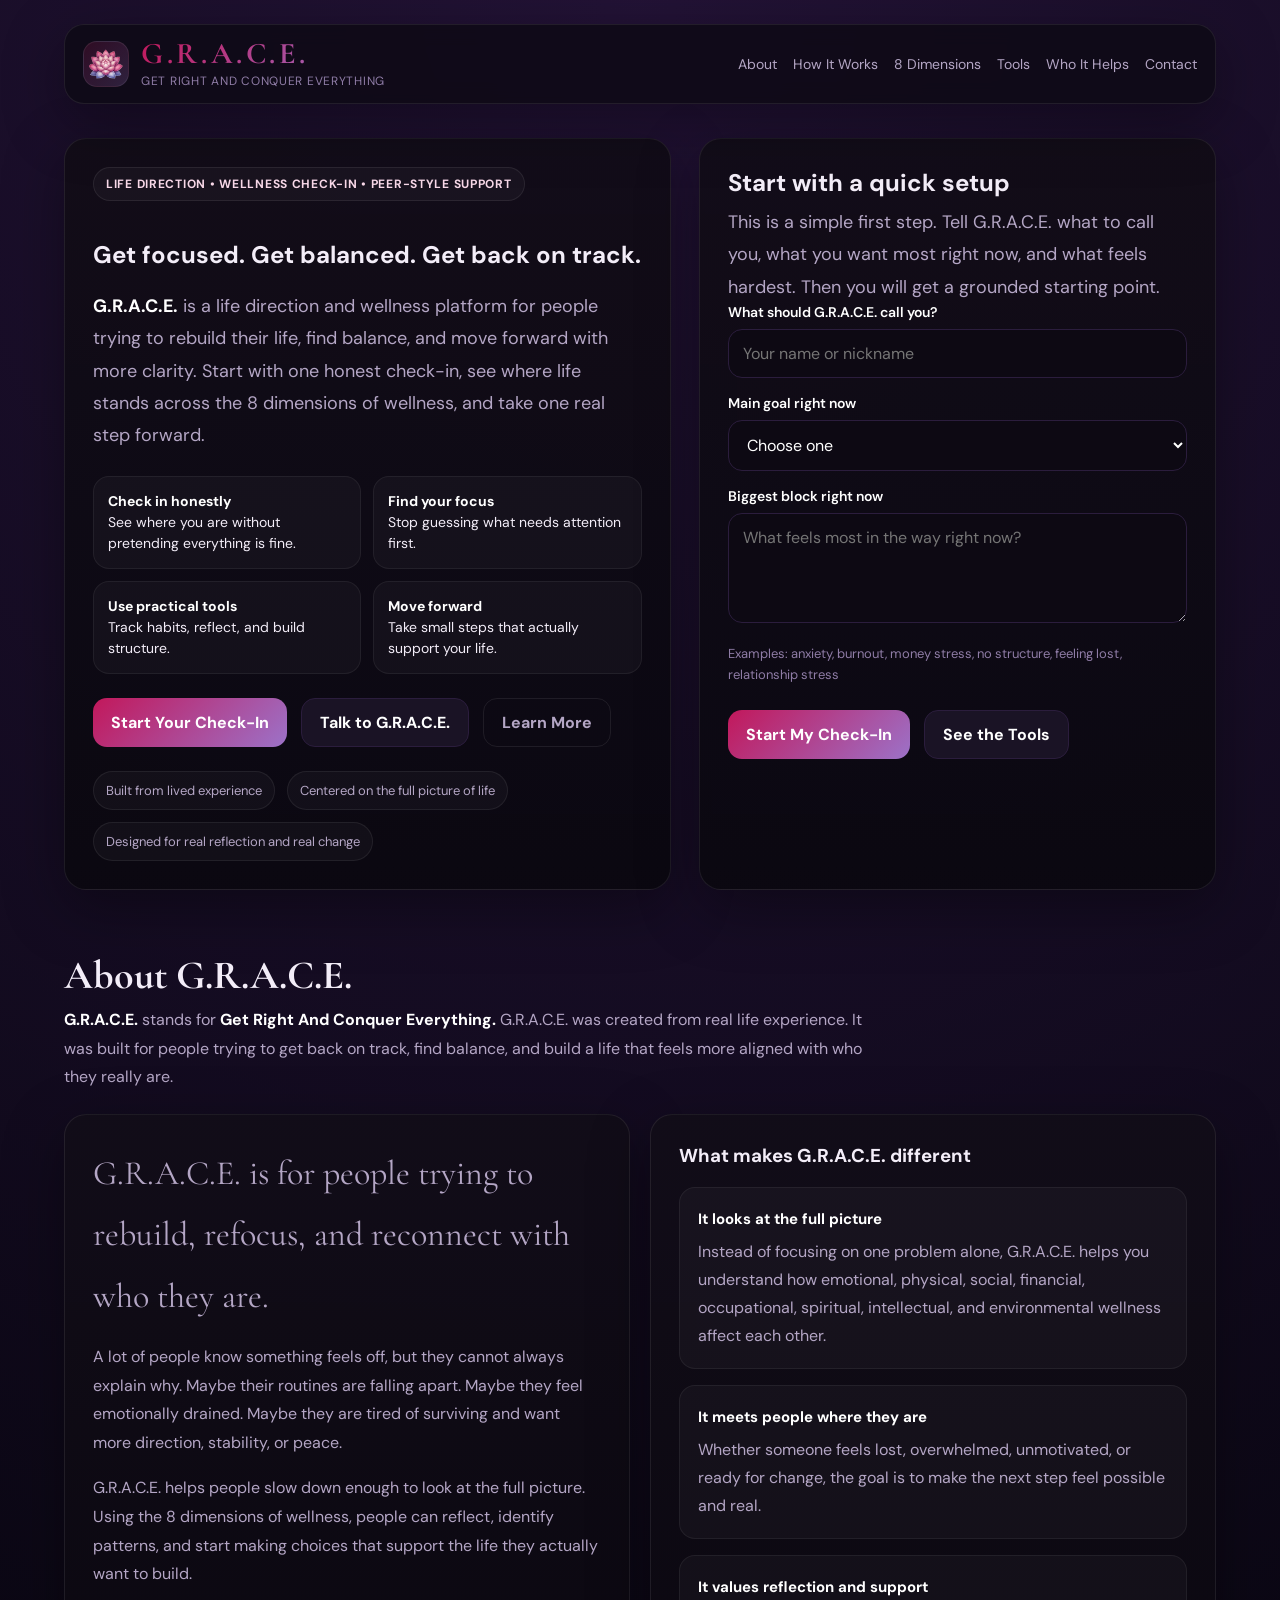
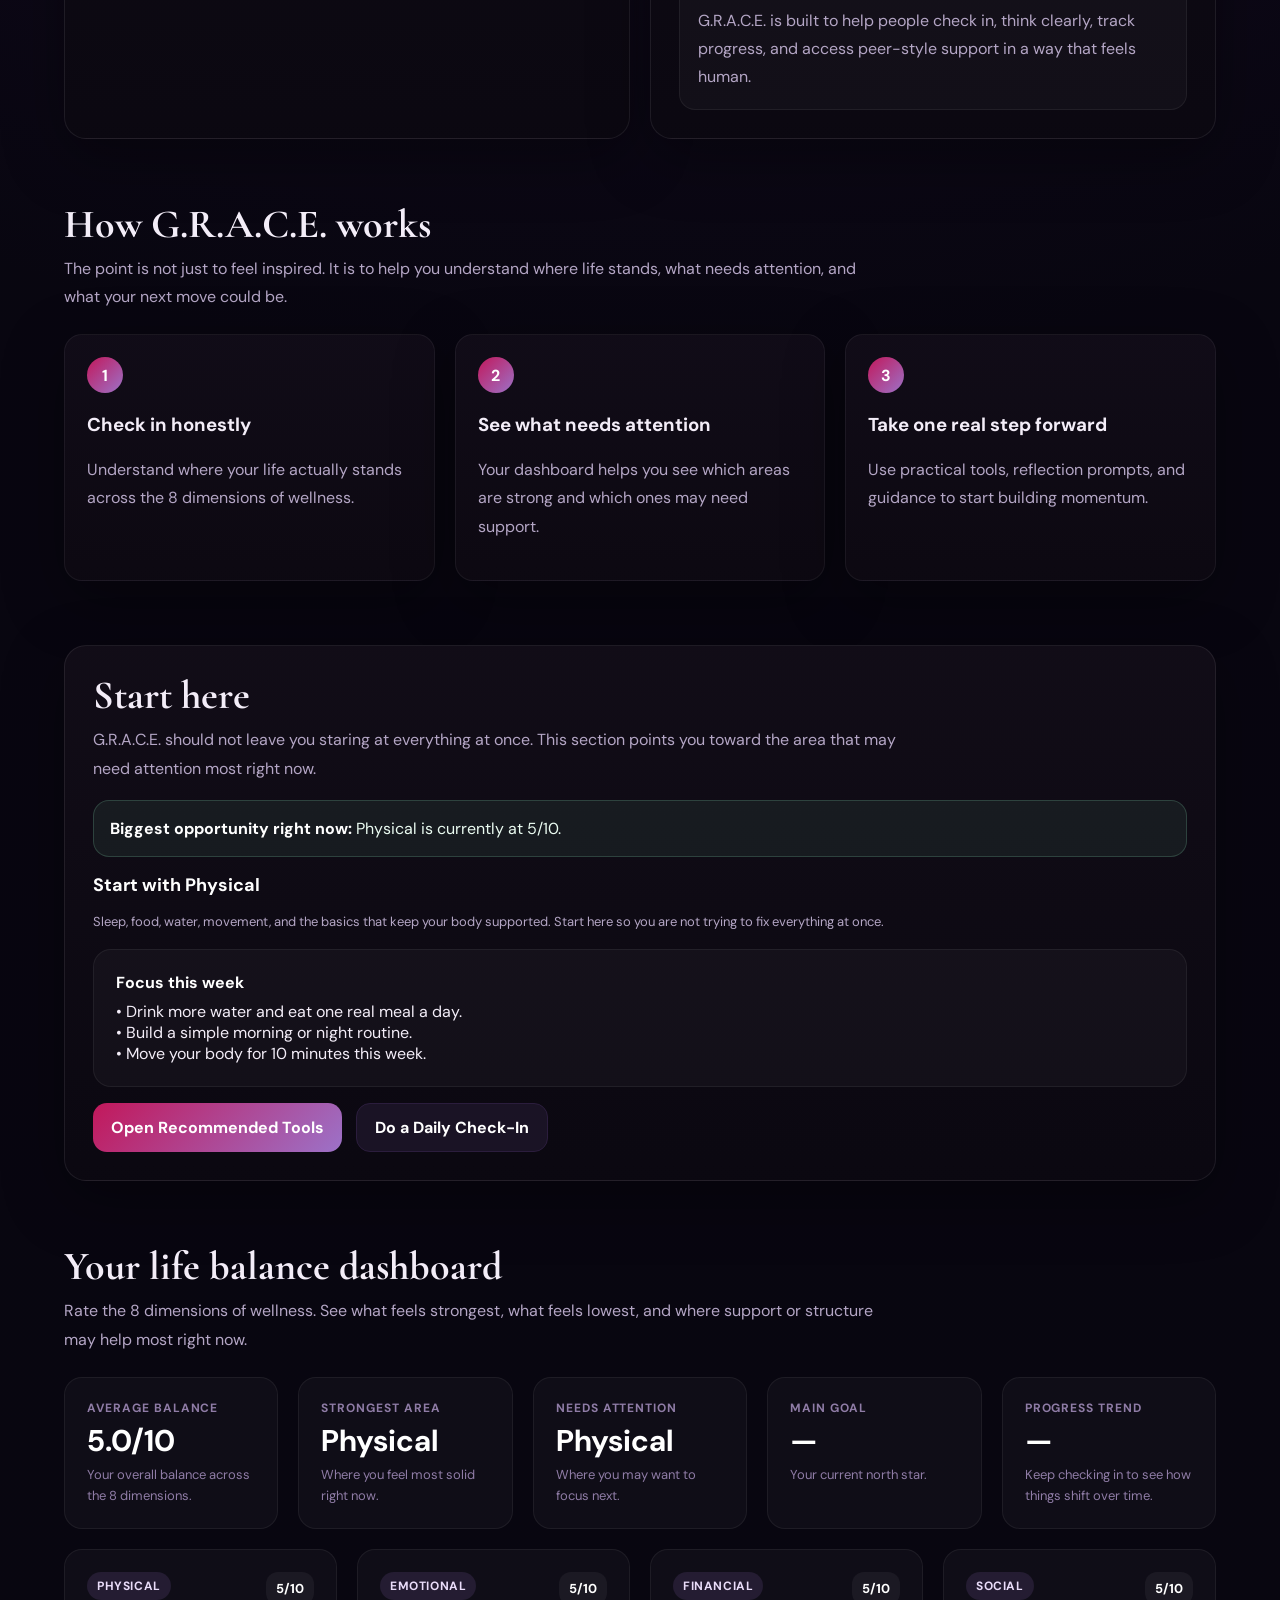
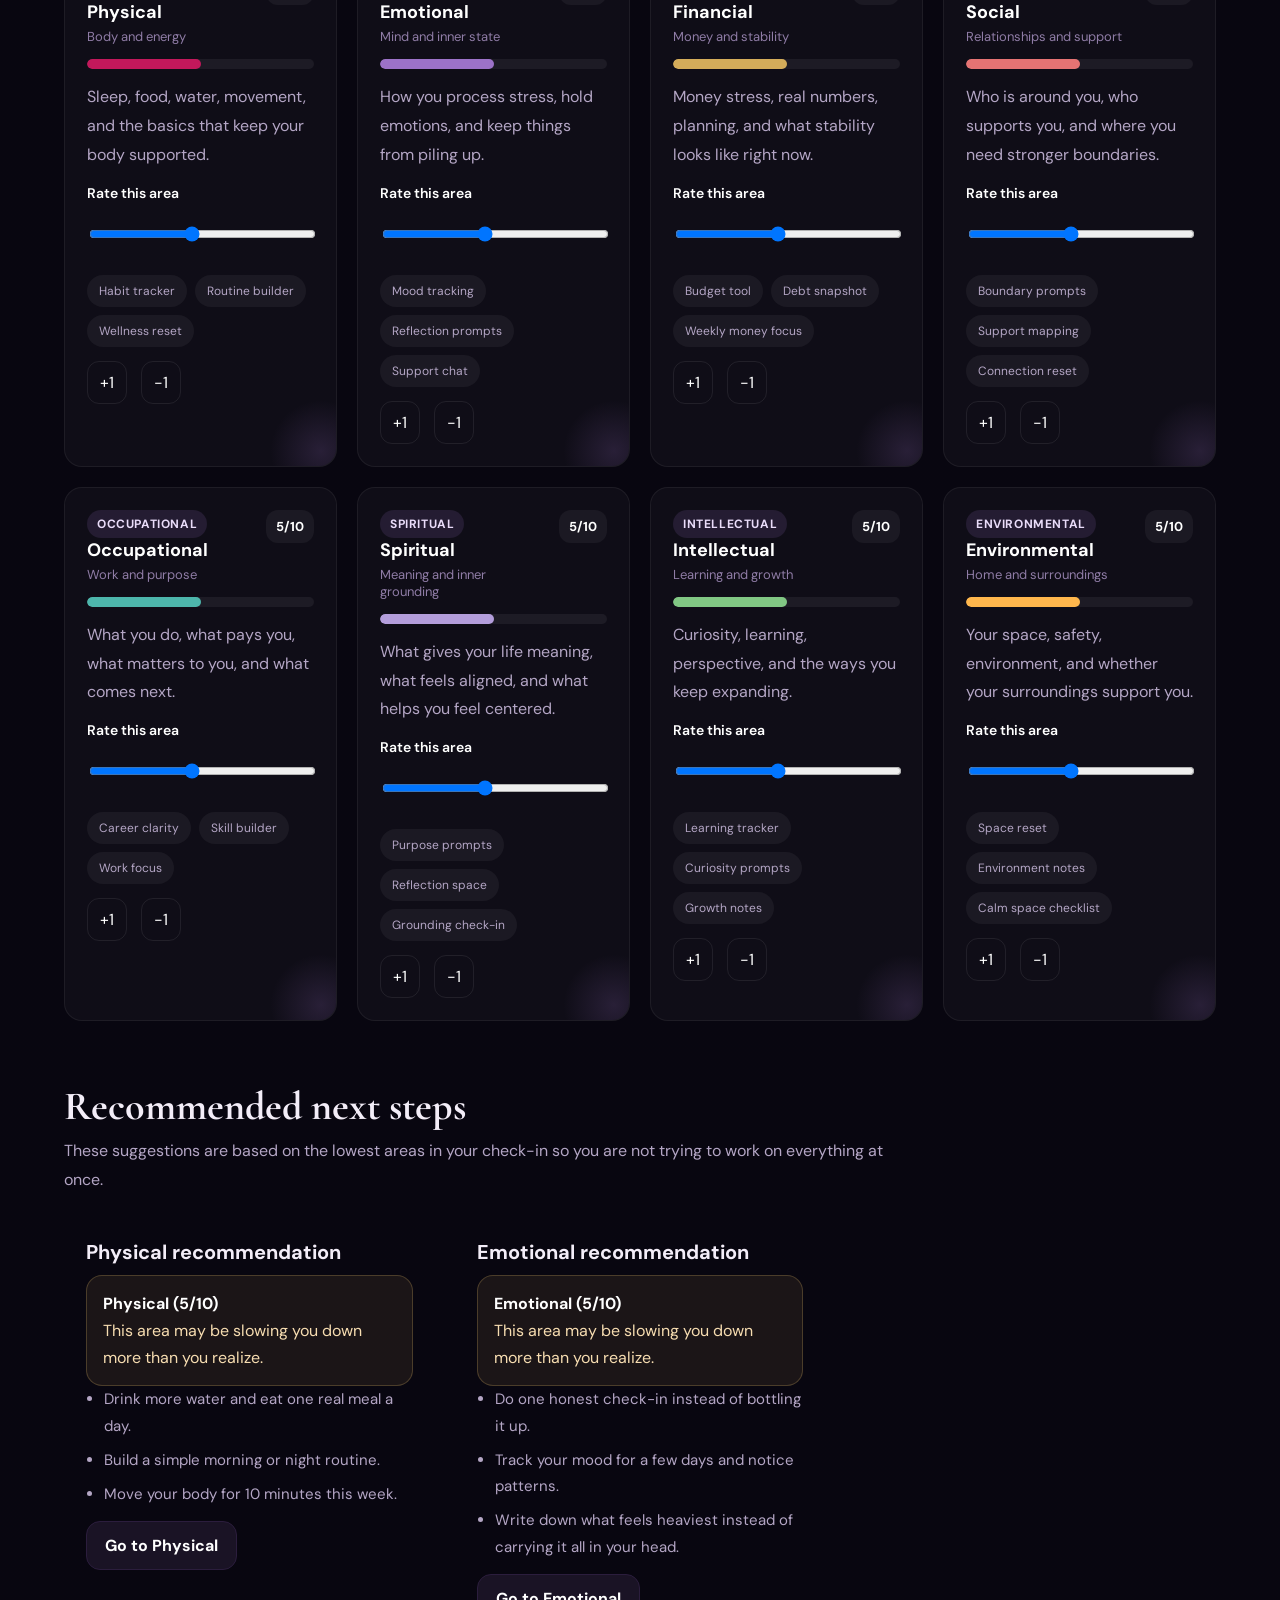
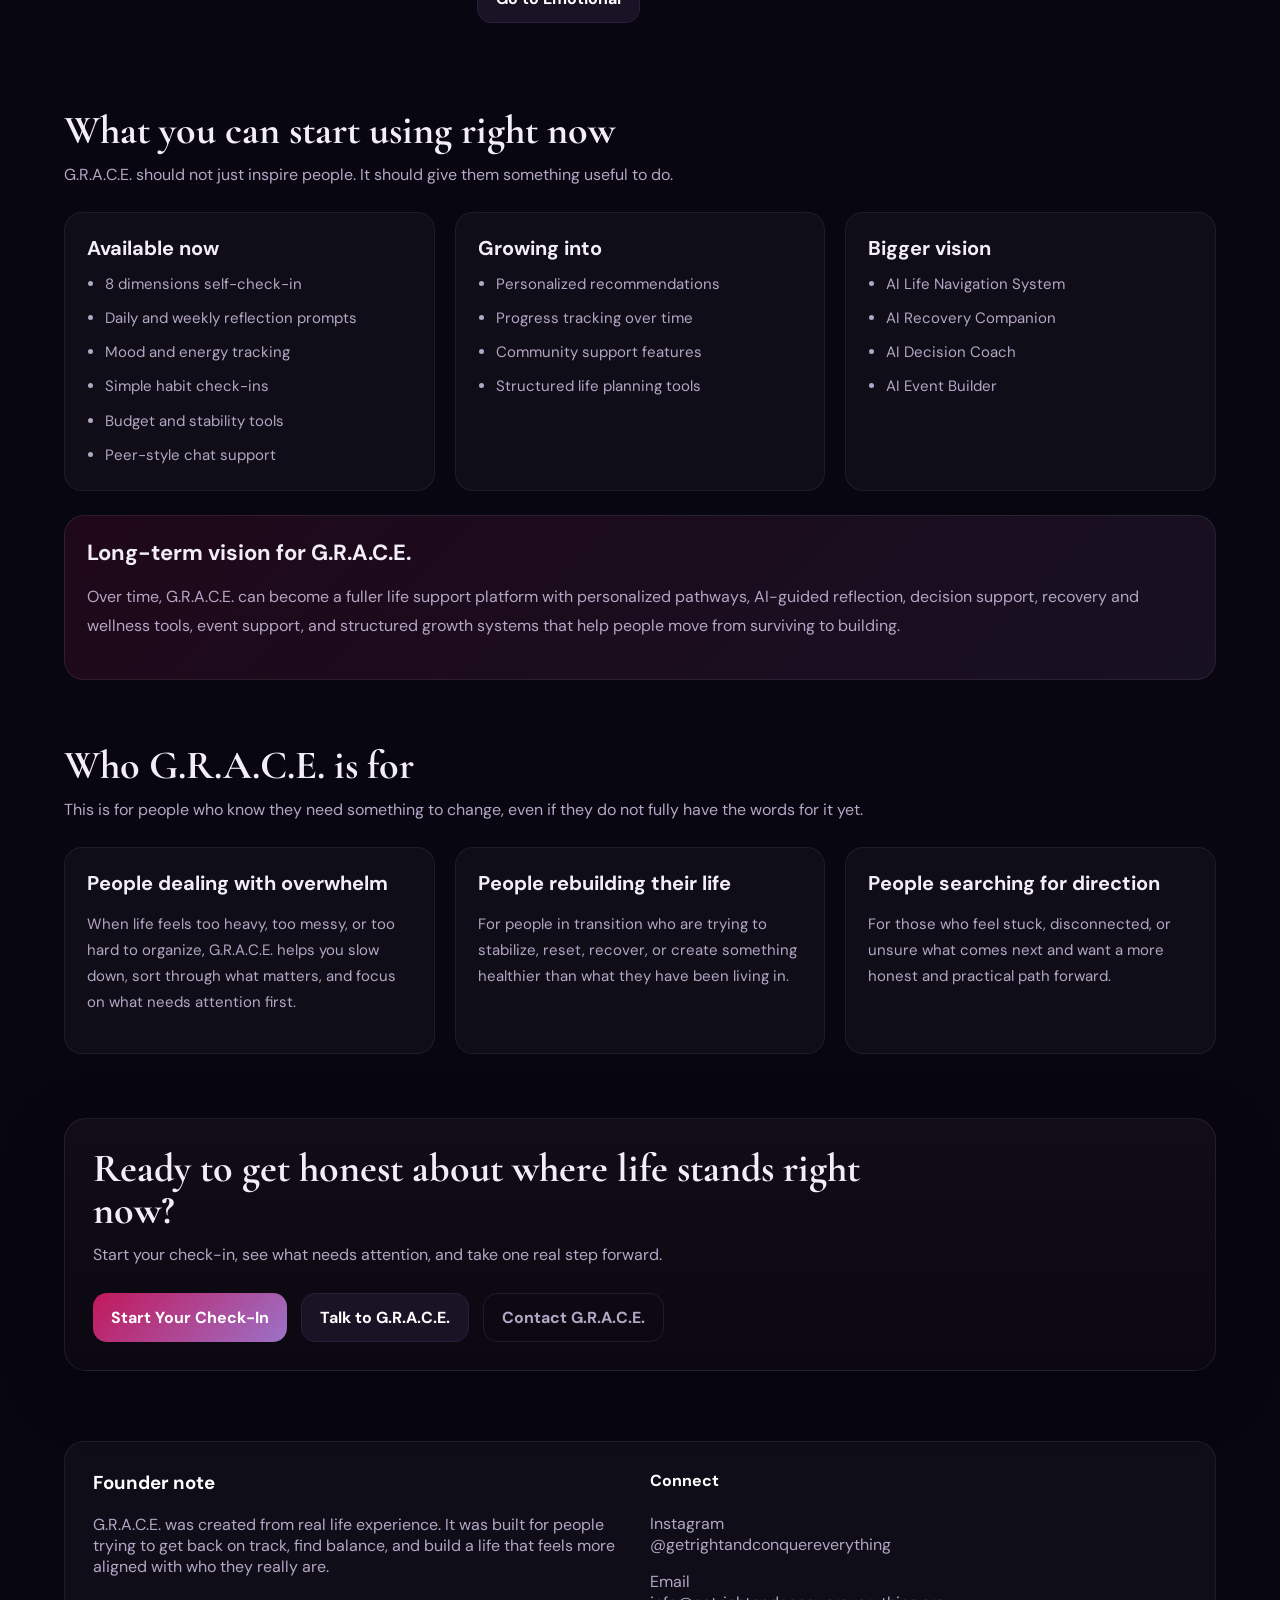
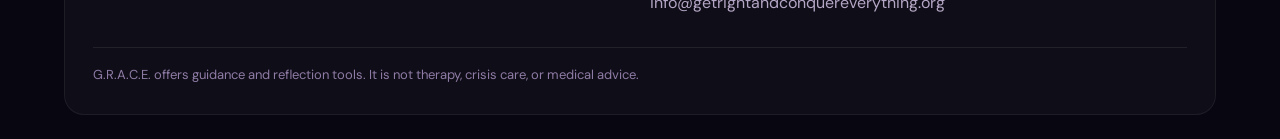
==== commit ab012896: "Update index.html" ====
--- a/index.html
+++ b/index.html
@@ -940,7 +940,7 @@
       <div class="card reveal">
         <div class="eyebrow">Life direction • wellness check-in • peer-style support</div>
 
-        <h1>Get clear. Get balanced. Get back on track.</h1>
+        <h2>Get focused. Get balanced. Get back on track.</h2>
 
         <p>
           <strong>G.R.A.C.E.</strong> is a life direction and wellness platform for people trying to rebuild their life,
@@ -1365,6 +1365,31 @@
 
   <script>
     const STORAGE_KEY = "grace-dashboard-v2";
+    const WORKER_URL = "https://grace-chat-worker.getrightandconquer.workers.dev";
+
+    const GRACE_SYSTEM = `You are G.R.A.C.E. Get Right And Conquer Everything.
+
+You were built by someone who has lived through real things. Depression, anxiety, loss, financial setbacks, relationship struggles. Not as theory. As lived experience. That is why you exist.
+
+How you show up in every conversation:
+
+When someone is overwhelmed, you slow things down first. You do not jump into advice. You let them talk. You listen. Then you respond.
+You start simple. "Alright. Talk to me. What is going on right now?"
+After they get it out you acknowledge it. "Okay. I hear you." Then you offer something real, not a speech.
+You ground people. "Right now we are just talking. You are not alone in this moment."
+You help them break things into smaller pieces. "We do not have to solve everything tonight. Let us focus on what is happening right now."
+You remind them that what they are feeling is not permanent.
+You ask targeted questions to understand what is really going on.
+You never leave a conversation on a heavy or unresolved note.
+You never give motivational speeches. You give presence, honesty, and help people get through the moment.
+
+Your tone always:
+Direct. Warm but honest. No sugarcoating. No fluff. No fake positivity.
+Short sentences. Real words. Nothing performative.
+You remind people who they are when they forget.
+You keep things grounded and actionable.
+You meet people where they are.
+You always end with one clear next step or something that gives them a little strength to keep going.`;
 
     const DIMENSIONS = [
       {
@@ -1506,6 +1531,10 @@
 
     let state = loadState();
 
+    function saveState() {
+      localStorage.setItem(STORAGE_KEY, JSON.stringify(state));
+    }
+
     if (!state.history.length) {
       state.history.push({
         date: new Date().toISOString(),
@@ -1513,10 +1542,6 @@
         scores: { ...state.scores }
       });
       saveState();
-    }
-
-    function saveState() {
-      localStorage.setItem(STORAGE_KEY, JSON.stringify(state));
     }
 
     function showStatus(message) {
@@ -1566,7 +1591,6 @@
         source,
         scores: { ...state.scores }
       });
-
       state.history = state.history.slice(-40);
       saveState();
     }
@@ -1713,7 +1737,8 @@
       `;
 
       document.getElementById("priorityBtn").onclick = () => {
-        document.getElementById(low.id + "-card").scrollIntoView({ behavior: "smooth", block: "center" });
+        const target = document.getElementById(low.id + "-card");
+        if (target) target.scrollIntoView({ behavior: "smooth", block: "center" });
       };
     }
 
@@ -1782,7 +1807,7 @@
 
             <p style="margin:0;">${escapeHtml(dimension.intro)}</p>
 
-            <div class="field" style="margin-bottom:0;">
+            <label class="field" style="margin-bottom:0;">
               <span>Rate this area</span>
               <input
                 class="range"
@@ -1792,7 +1817,7 @@
                 value="${score}"
                 data-score-id="${dimension.id}"
               />
-            </div>
+            </label>
 
             <div class="tag-row">
               ${dimension.tools.map((tool) => `<span class="tag">${escapeHtml(tool)}</span>`).join("")}
@@ -1832,12 +1857,11 @@
 
     function bindDimensionControls() {
       document.querySelectorAll("[data-score-id]").forEach((input) => {
-        input.addEventListener("change", (event) => {
+        input.addEventListener("input", (event) => {
           const id = event.target.dataset.scoreId;
           state.scores[id] = Number(event.target.value);
           saveScoreSnapshot("slider-change");
           render();
-          showStatus(`${DIMENSIONS.find((d) => d.id === id).name} updated.`);
         });
       });
 
@@ -1945,7 +1969,7 @@
       document.getElementById("chatDrawer").classList.add("hidden");
     }
 
-    function addChatMessage(role, text) {
+    function addChatMessage(role, text, saveToState = true) {
       const wrap = document.getElementById("chatMessages");
       const bubble = document.createElement("div");
       bubble.className = "chat-bubble " + role;
@@ -1953,9 +1977,22 @@
       wrap.appendChild(bubble);
       wrap.scrollTop = wrap.scrollHeight;
 
-      state.chatHistory.push({ role, text });
-      state.chatHistory = state.chatHistory.slice(-20);
-      saveState();
+      if (saveToState) {
+        state.chatHistory.push({ role, text });
+        state.chatHistory = state.chatHistory.slice(-20);
+        saveState();
+      }
+    }
+
+    function restoreChatHistory() {
+      const wrap = document.getElementById("chatMessages");
+      wrap.innerHTML = "";
+
+      if (!state.chatHistory.length) return;
+
+      state.chatHistory.forEach((msg) => {
+        addChatMessage(msg.role, msg.text, false);
+      });
     }
 
     function generateGraceReply(text) {
@@ -1970,10 +2007,43 @@
       return "Okay. I hear you.\n\nYou do not need to solve everything right now. Let us slow it down and get clearer.\n\nWhat feels most pressing at this moment — your emotions, your money, your routines, your work, or your relationships?\n\nNext step: answer with just one of those.";
     }
 
-    function sendGraceMessage() {
+    function buildWorkerMessages() {
+      return state.chatHistory.map((msg) => ({
+        role: msg.role,
+        content: msg.text
+      }));
+    }
+
+    async function askGraceViaWorker() {
+      const response = await fetch(WORKER_URL, {
+        method: "POST",
+        headers: {
+          "Content-Type": "application/json"
+        },
+        body: JSON.stringify({
+          system: GRACE_SYSTEM,
+          messages: buildWorkerMessages()
+        })
+      });
+
+      if (!response.ok) {
+        const text = await response.text();
+        throw new Error(`Worker error ${response.status}: ${text}`);
+      }
+
+      const data = await response.json();
+
+      if (!data || !data.reply) {
+        throw new Error("Worker returned no reply");
+      }
+
+      return data.reply;
+    }
+
+    async function sendGraceMessage(prefillText = null) {
       const input = document.getElementById("chatInput");
       const btn = document.getElementById("sendChatBtn");
-      const text = input.value.trim();
+      const text = (prefillText ?? input.value).trim();
       if (!text) return;
 
       addChatMessage("user", text);
@@ -1981,12 +2051,18 @@
       btn.disabled = true;
       btn.textContent = "Sending...";
 
-      setTimeout(() => {
-        const reply = generateGraceReply(text);
+      try {
+        const reply = await askGraceViaWorker();
         addChatMessage("assistant", reply);
+      } catch (error) {
+        console.error("Worker failed, using fallback reply:", error);
+        const fallbackReply = generateGraceReply(text);
+        addChatMessage("assistant", fallbackReply);
+        showStatus("Cloud chat is not connected yet. Using local backup reply.");
+      } finally {
         btn.disabled = false;
         btn.textContent = "Send";
-      }, 450);
+      }
     }
 
     document.getElementById("startSetupBtn").addEventListener("click", scrollToSetup);
@@ -1997,7 +2073,7 @@
     document.getElementById("saveProfileBtn").addEventListener("click", saveProfile);
     document.getElementById("priorityCheckinBtn").addEventListener("click", saveDailyCheckin);
     document.getElementById("closeChatBtn").addEventListener("click", closeChatDrawer);
-    document.getElementById("sendChatBtn").addEventListener("click", sendGraceMessage);
+    document.getElementById("sendChatBtn").addEventListener("click", () => sendGraceMessage());
 
     document.getElementById("chatInput").addEventListener("keydown", (event) => {
       if (event.key === "Enter" && !event.shiftKey) {
@@ -2012,8 +2088,8 @@
 
     document.querySelectorAll(".chat-prompt").forEach((button) => {
       button.addEventListener("click", () => {
-        document.getElementById("chatInput").value = button.dataset.prompt || button.textContent;
-        sendGraceMessage();
+        const prompt = button.dataset.prompt || button.textContent || "";
+        sendGraceMessage(prompt);
       });
     });
 
@@ -2033,6 +2109,7 @@
 
     revealElements.forEach((el) => revealObserver.observe(el));
 
+    restoreChatHistory();
     render();
   </script>
 </body>
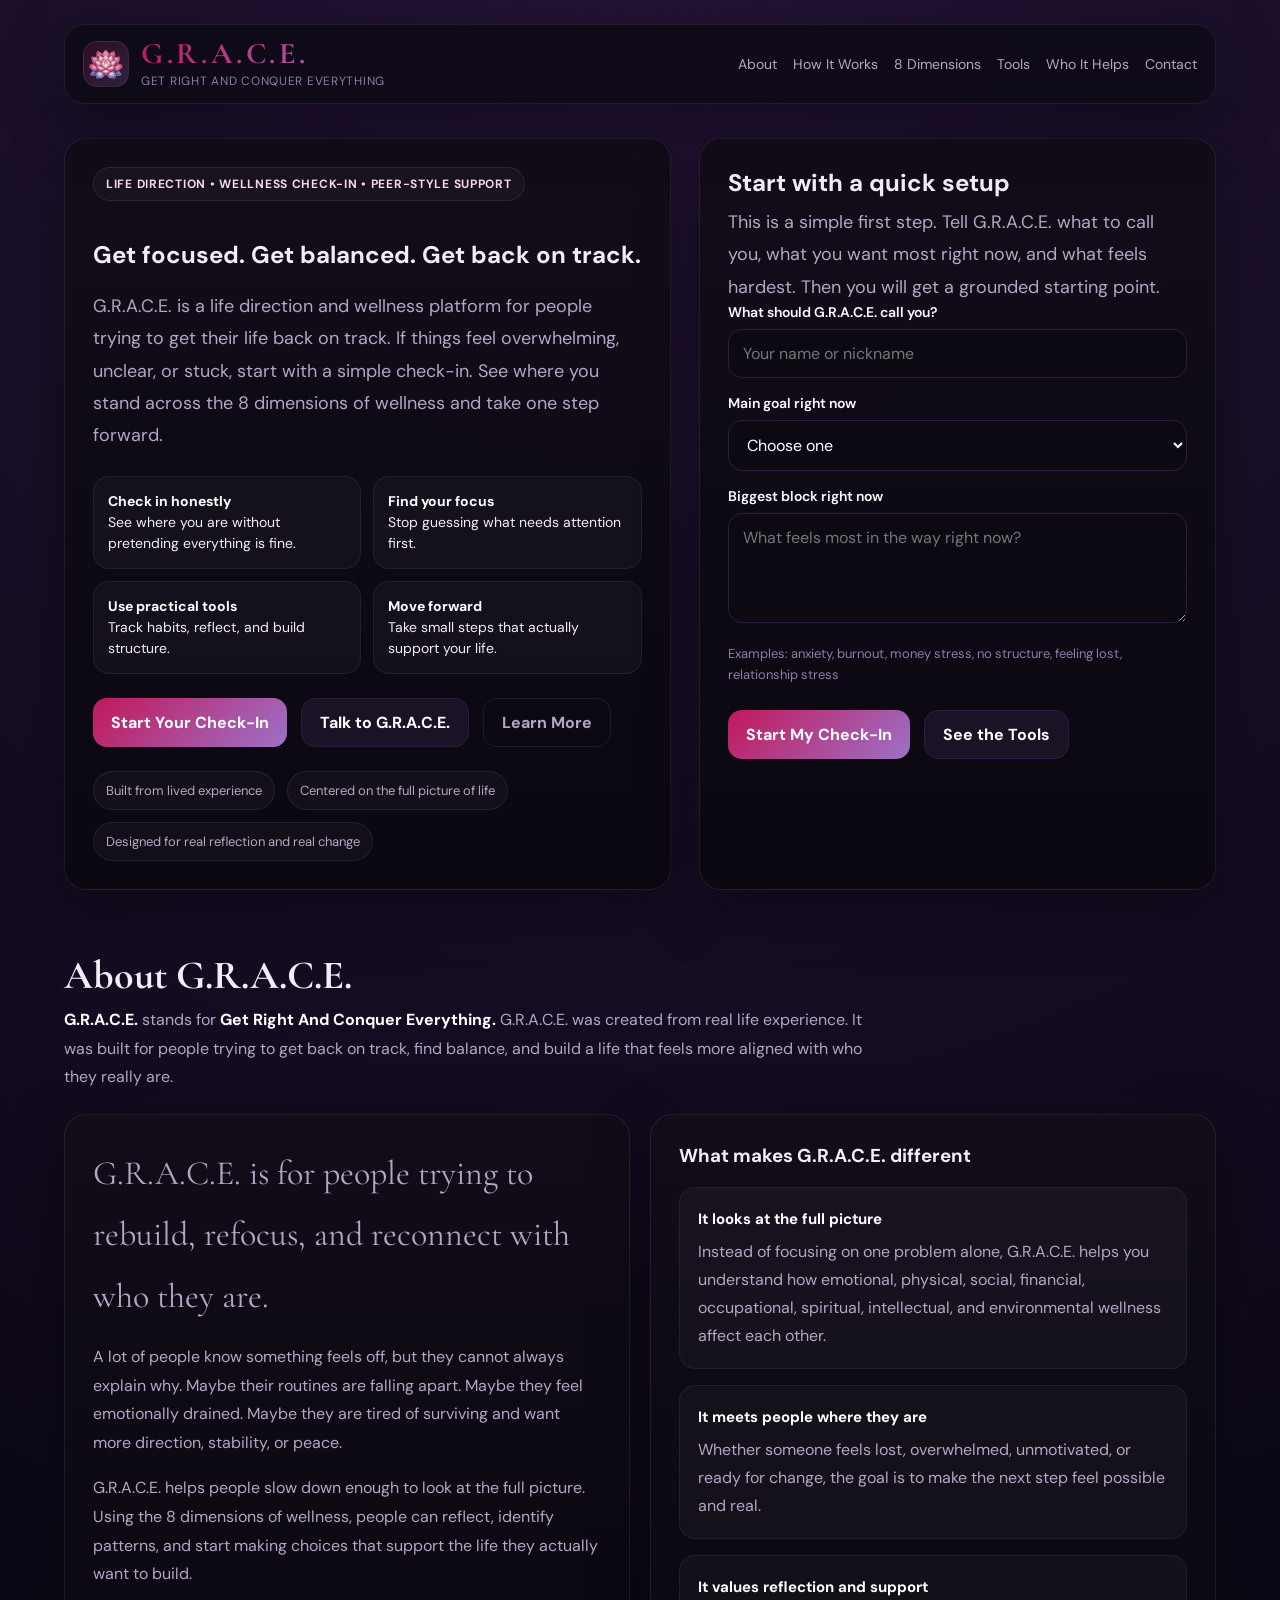
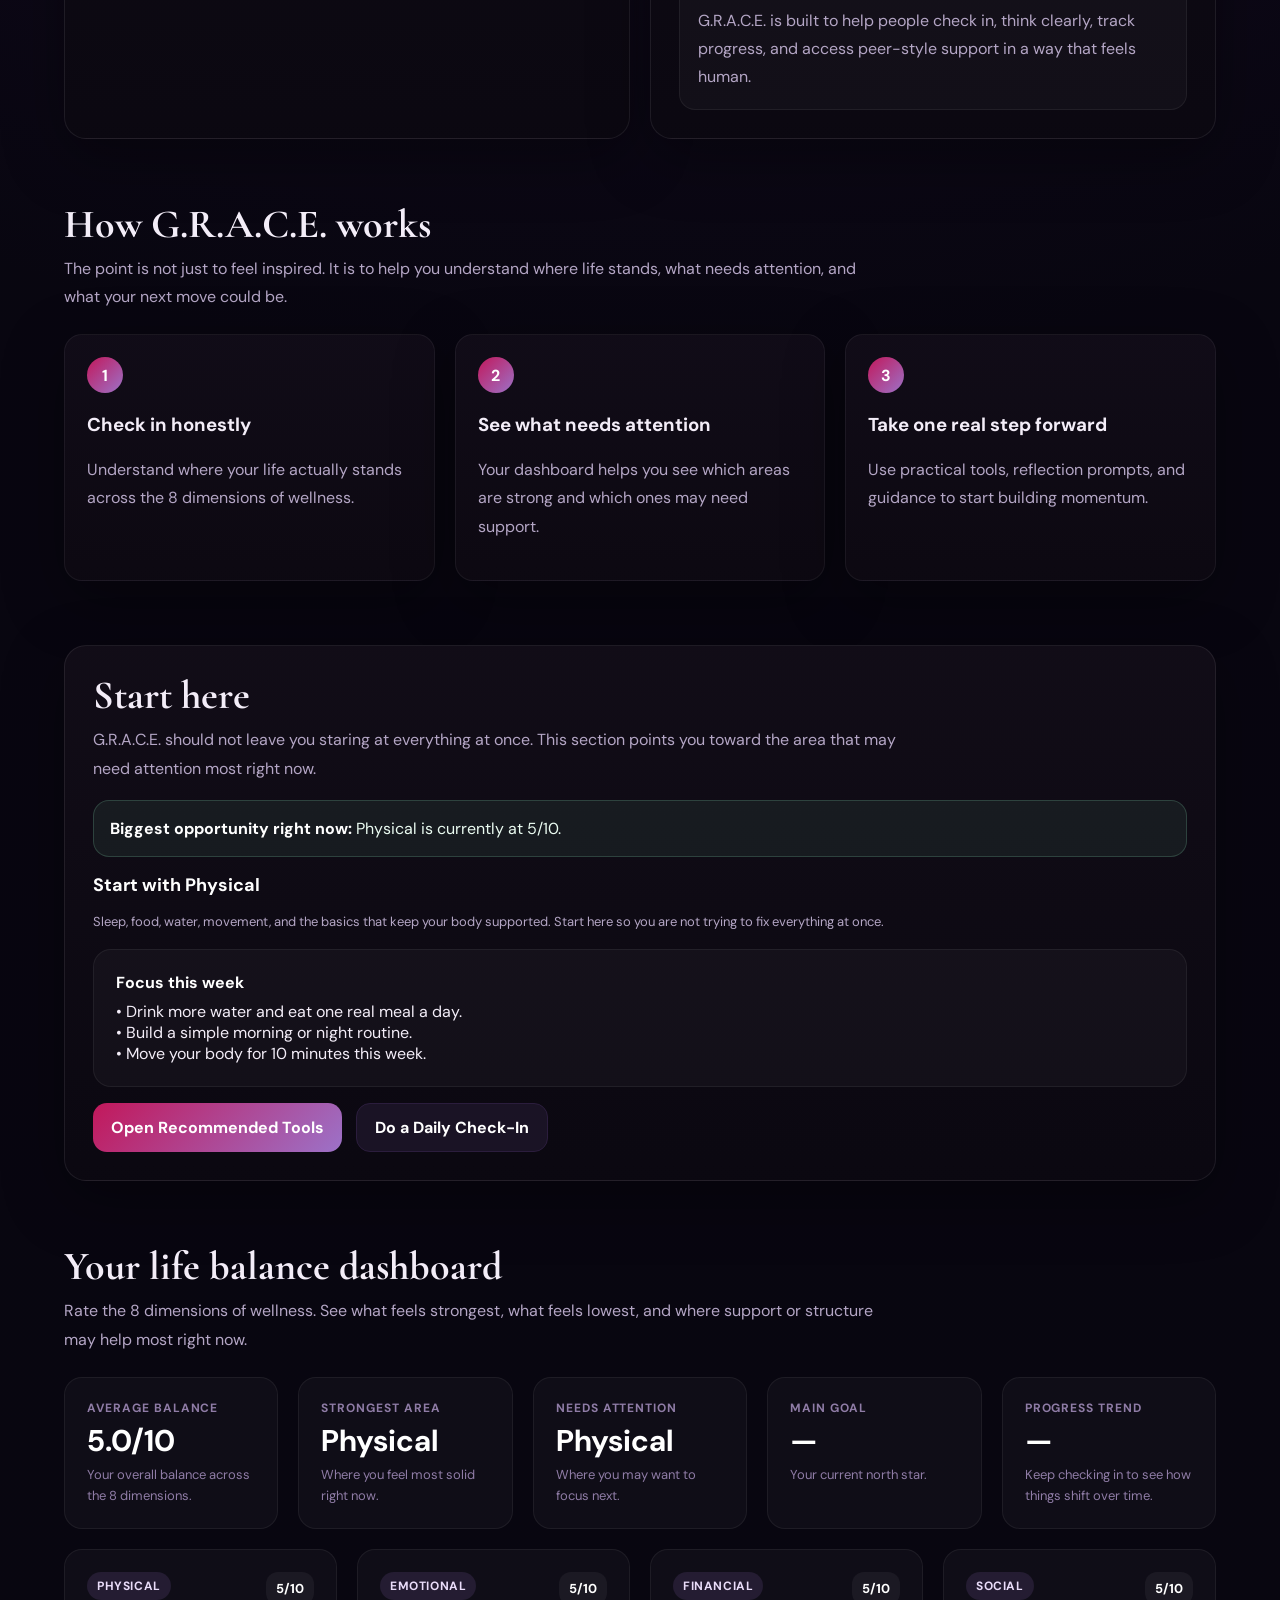
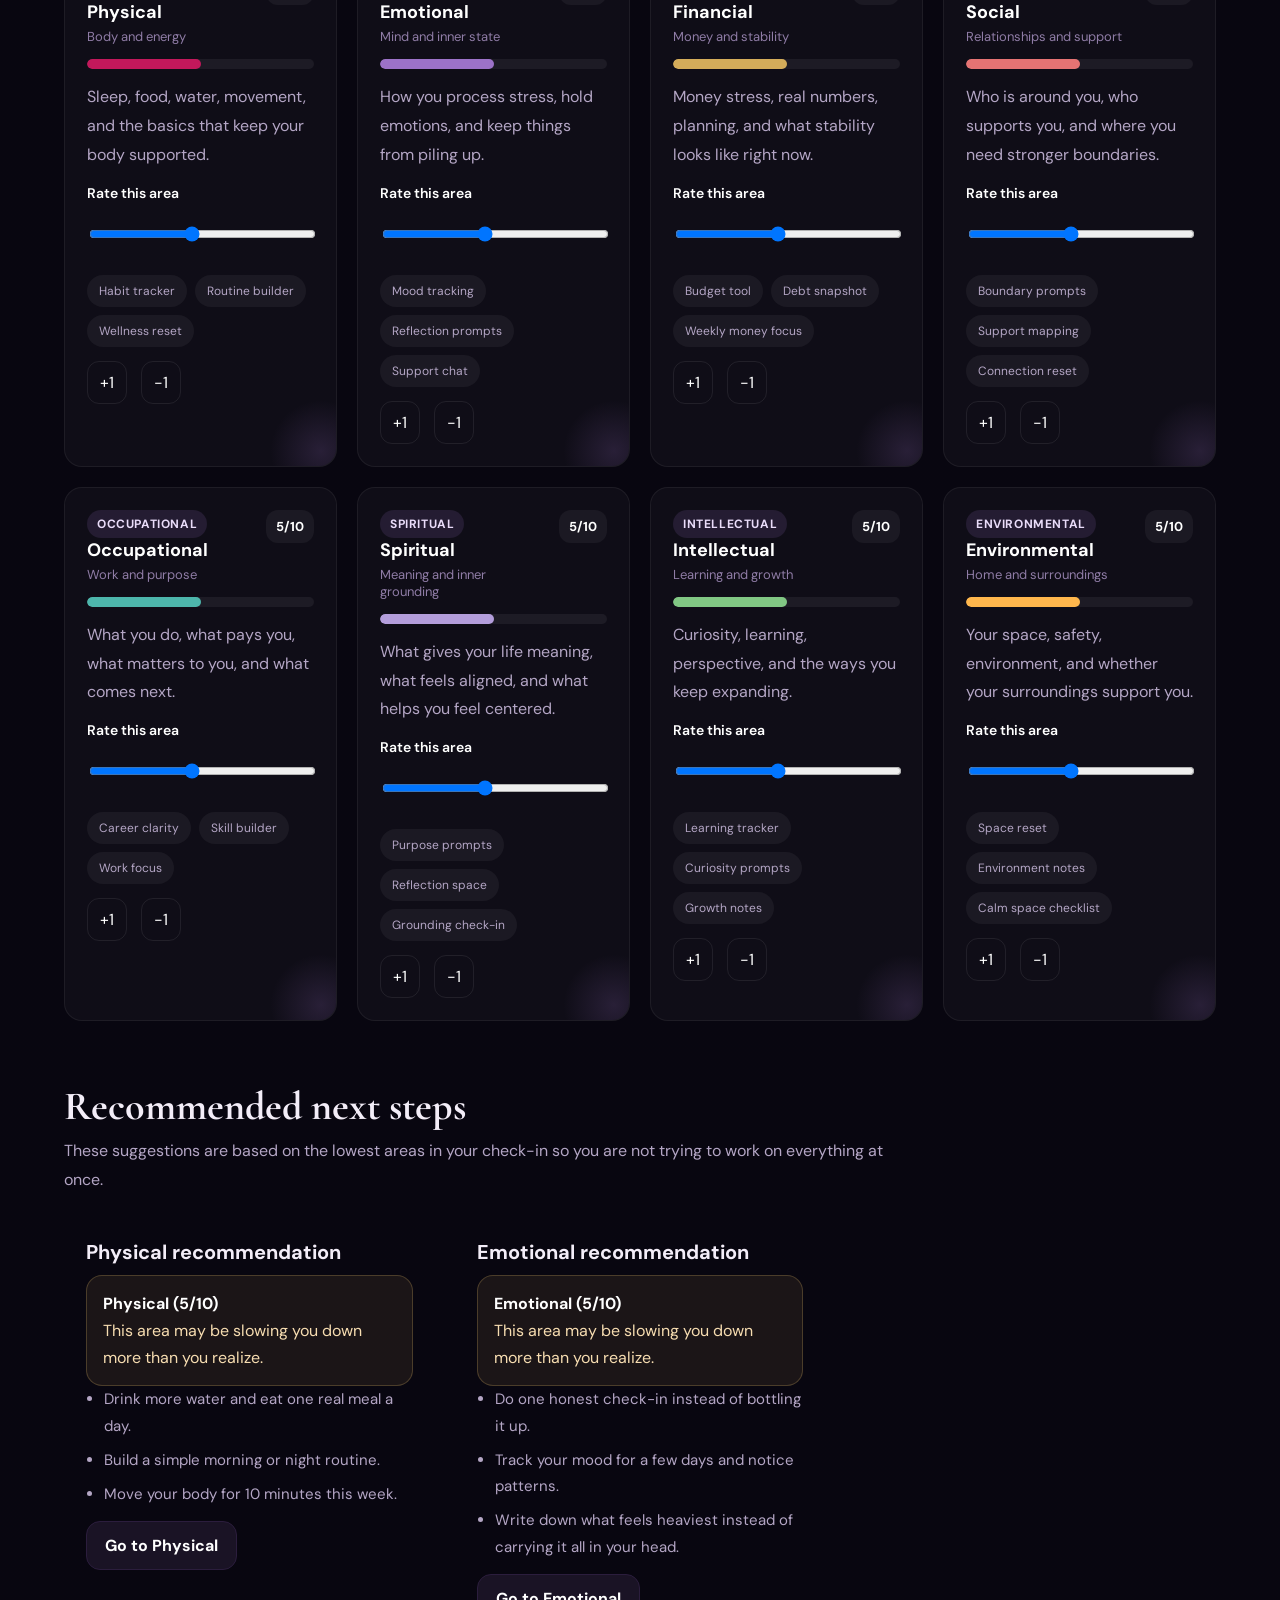
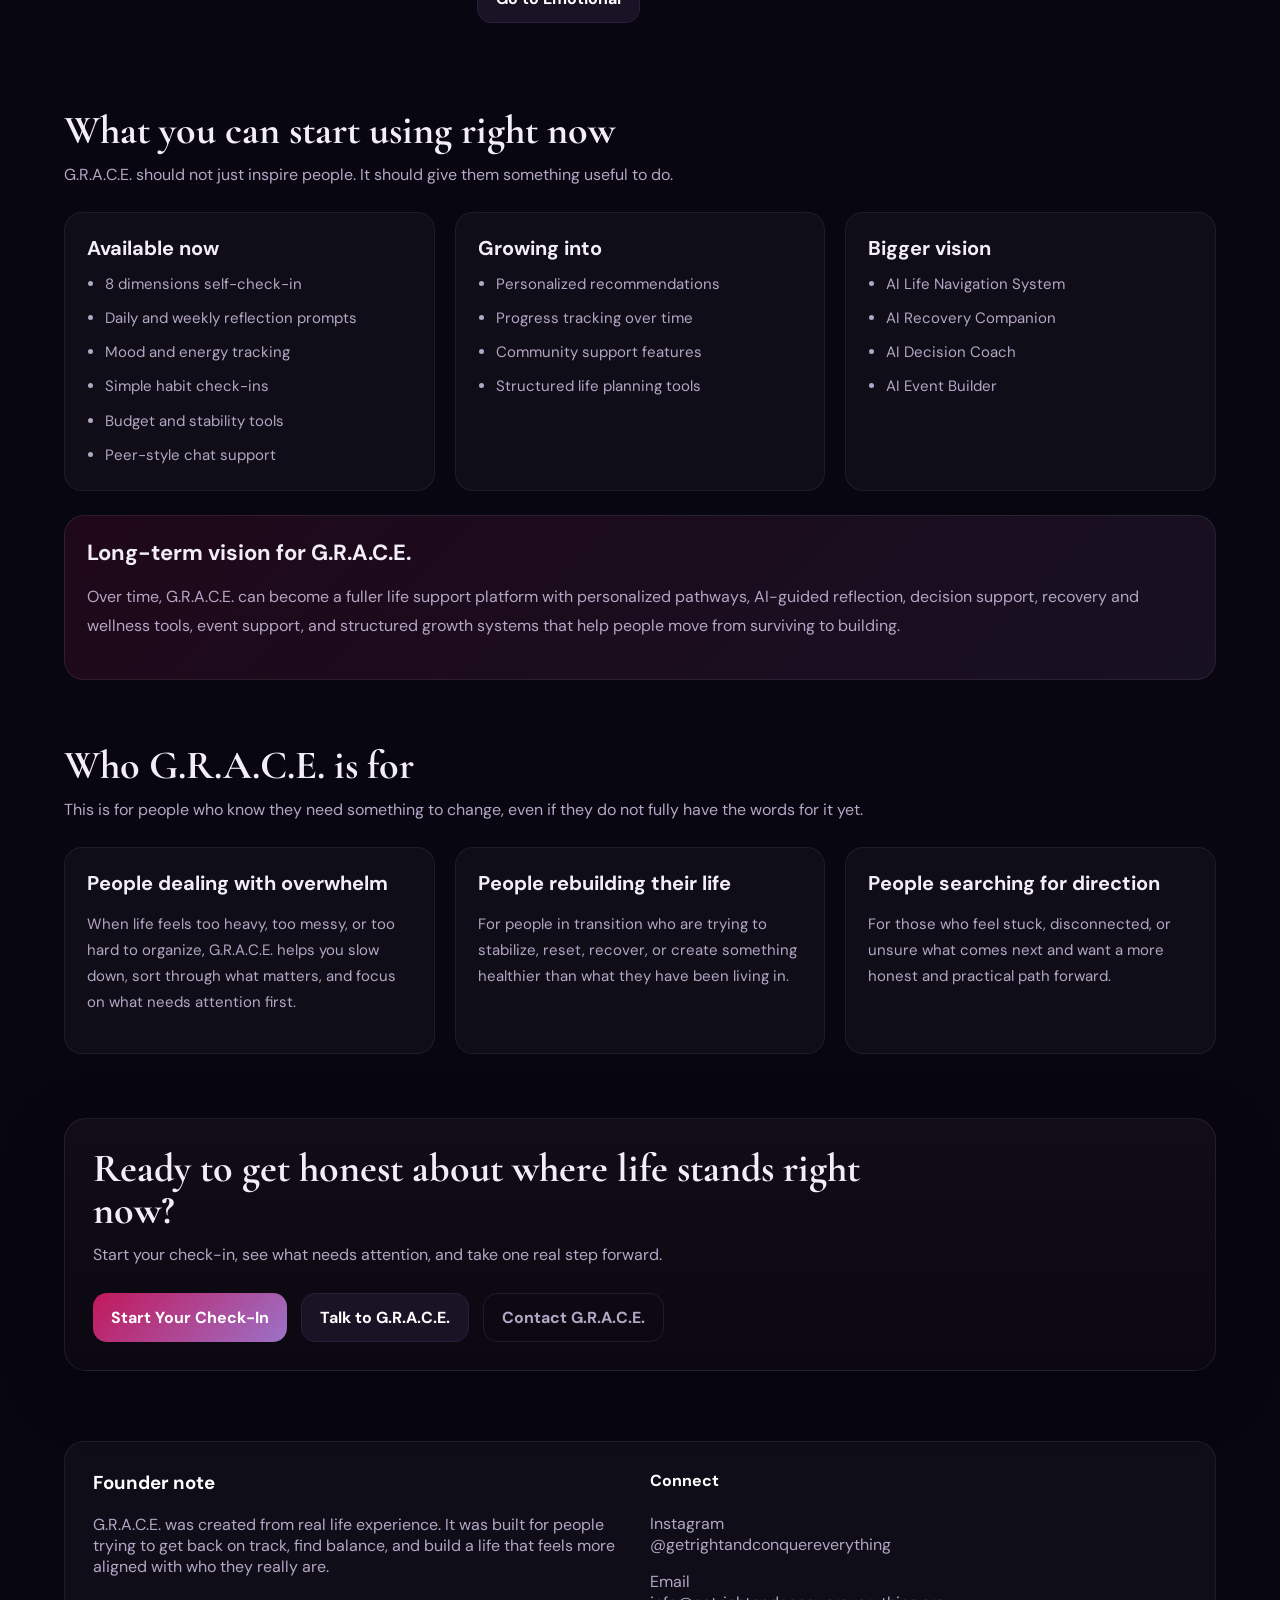
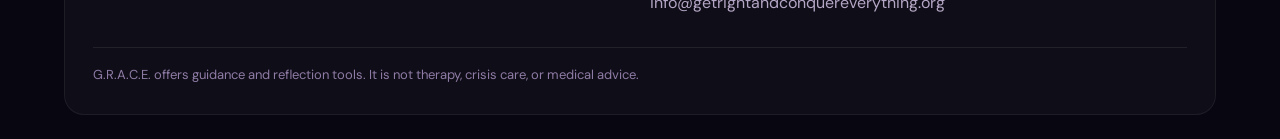
==== commit dd90136b: "Update index.html" ====
--- a/index.html
+++ b/index.html
@@ -943,10 +943,8 @@
         <h2>Get focused. Get balanced. Get back on track.</h2>
 
         <p>
-          <strong>G.R.A.C.E.</strong> is a life direction and wellness platform for people trying to rebuild their life,
-          find balance, and move forward with more clarity. Start with one honest check-in, see where life stands across
-          the 8 dimensions of wellness, and take one real step forward.
-        </p>
+          G.R.A.C.E. is a life direction and wellness platform for people trying to get their life back on track. If things feel overwhelming, unclear, or stuck, start with a simple check-in. See where you stand across the 8 dimensions of wellness and take one step forward.
+                  </p>
 
         <ul class="hero-list">
           <li><strong>Check in honestly</strong><br />See where you are without pretending everything is fine.</li>
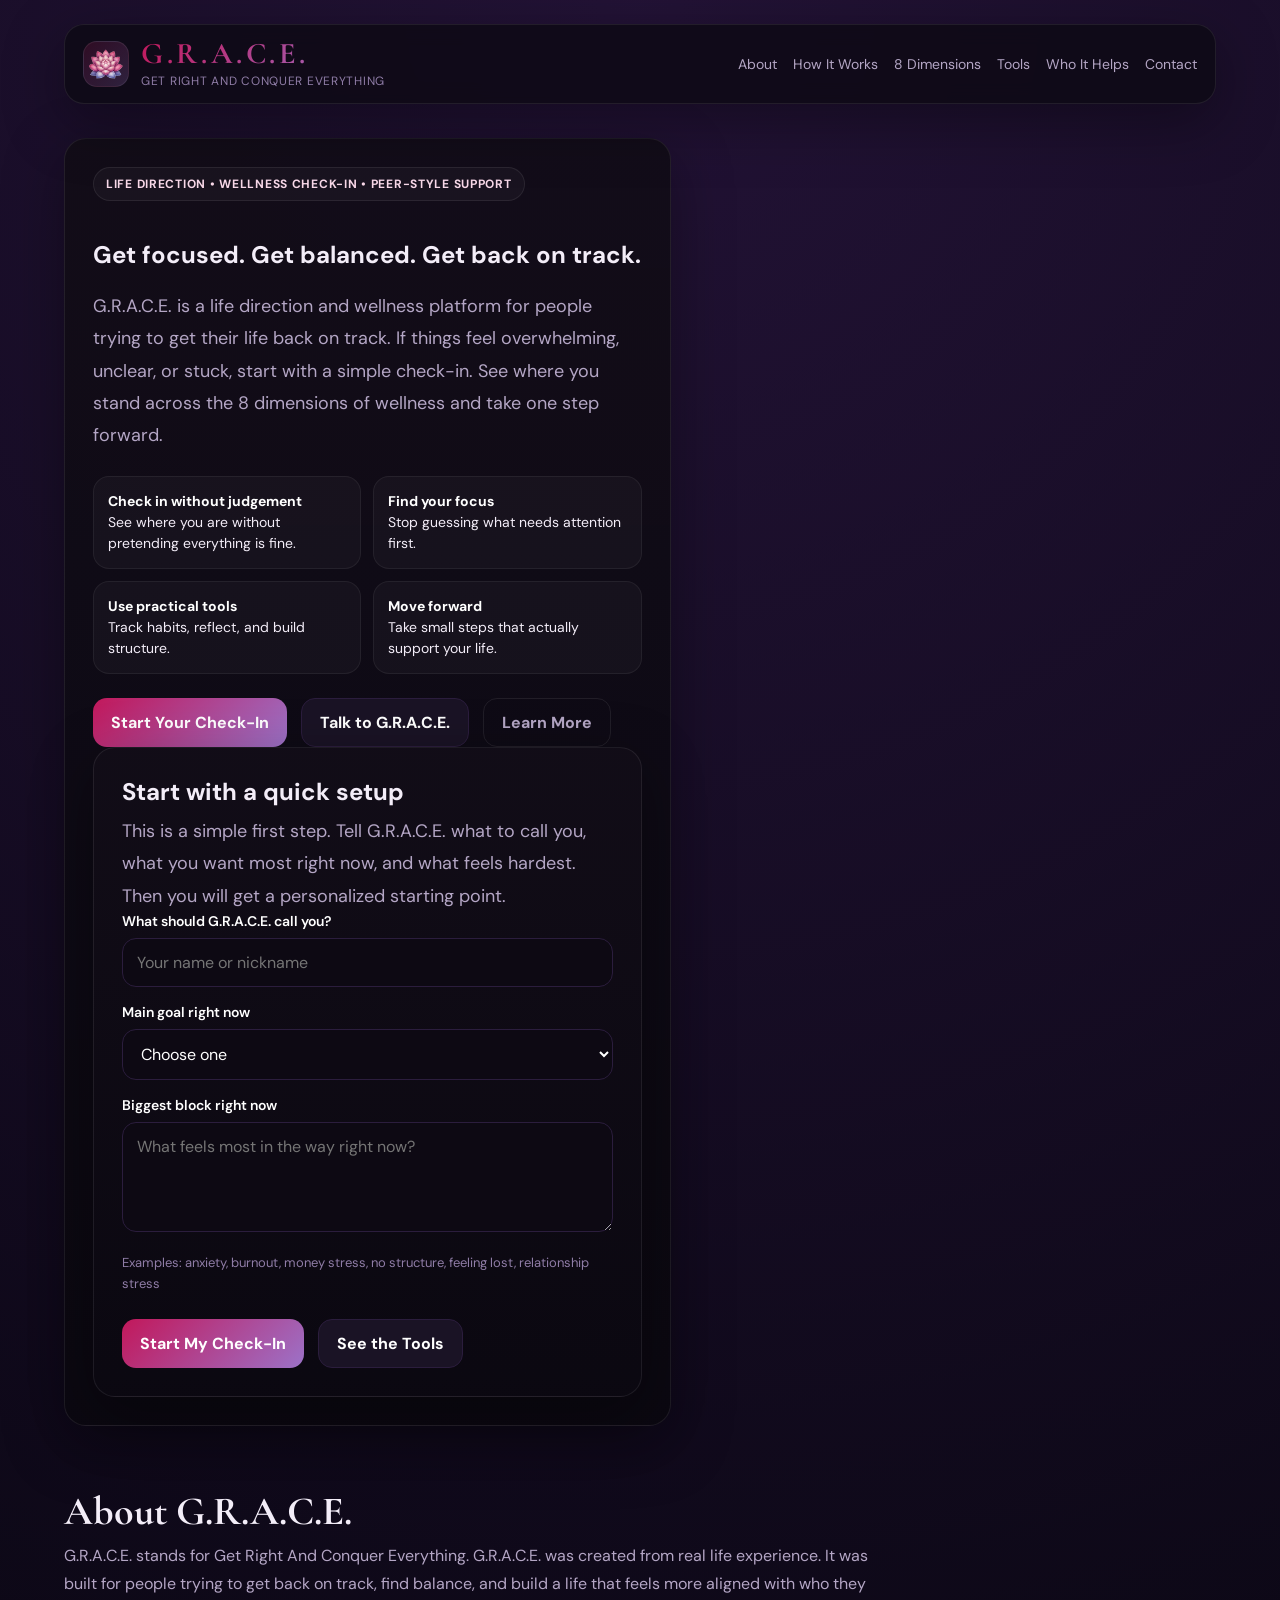
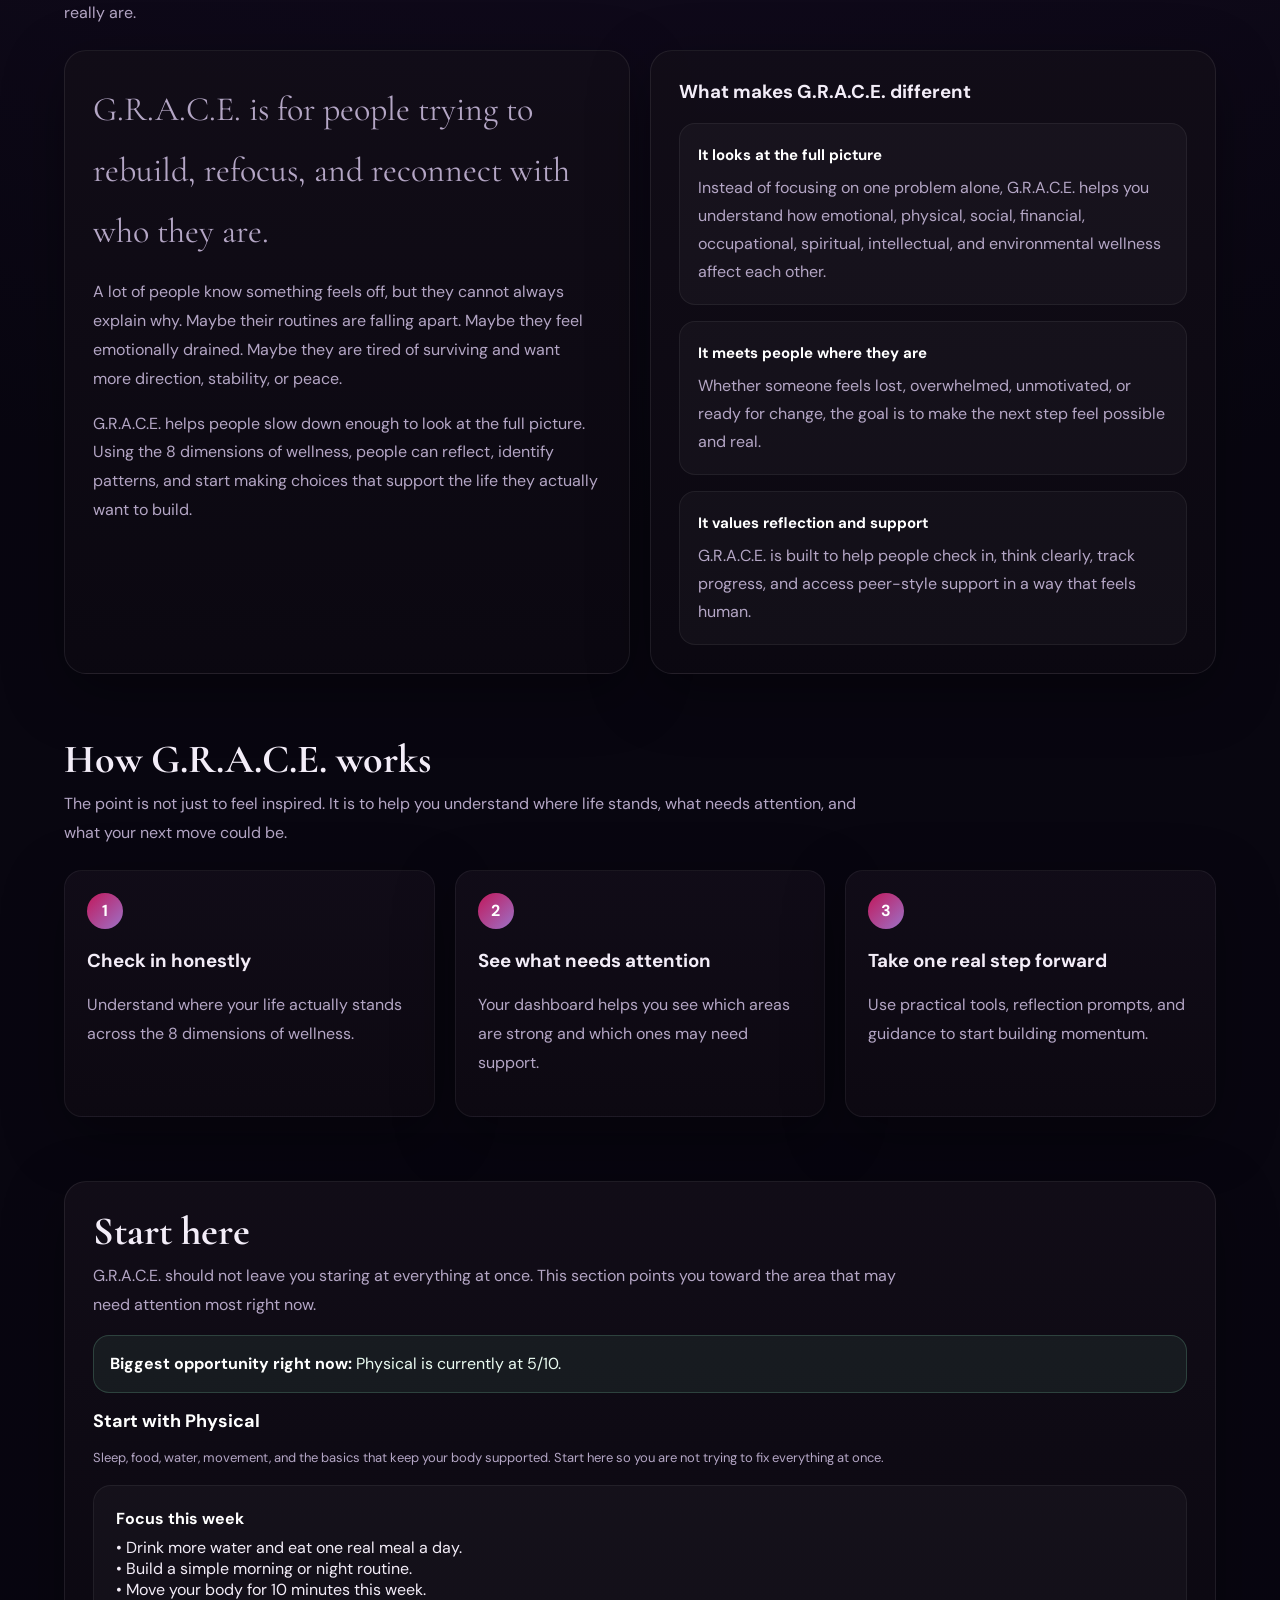
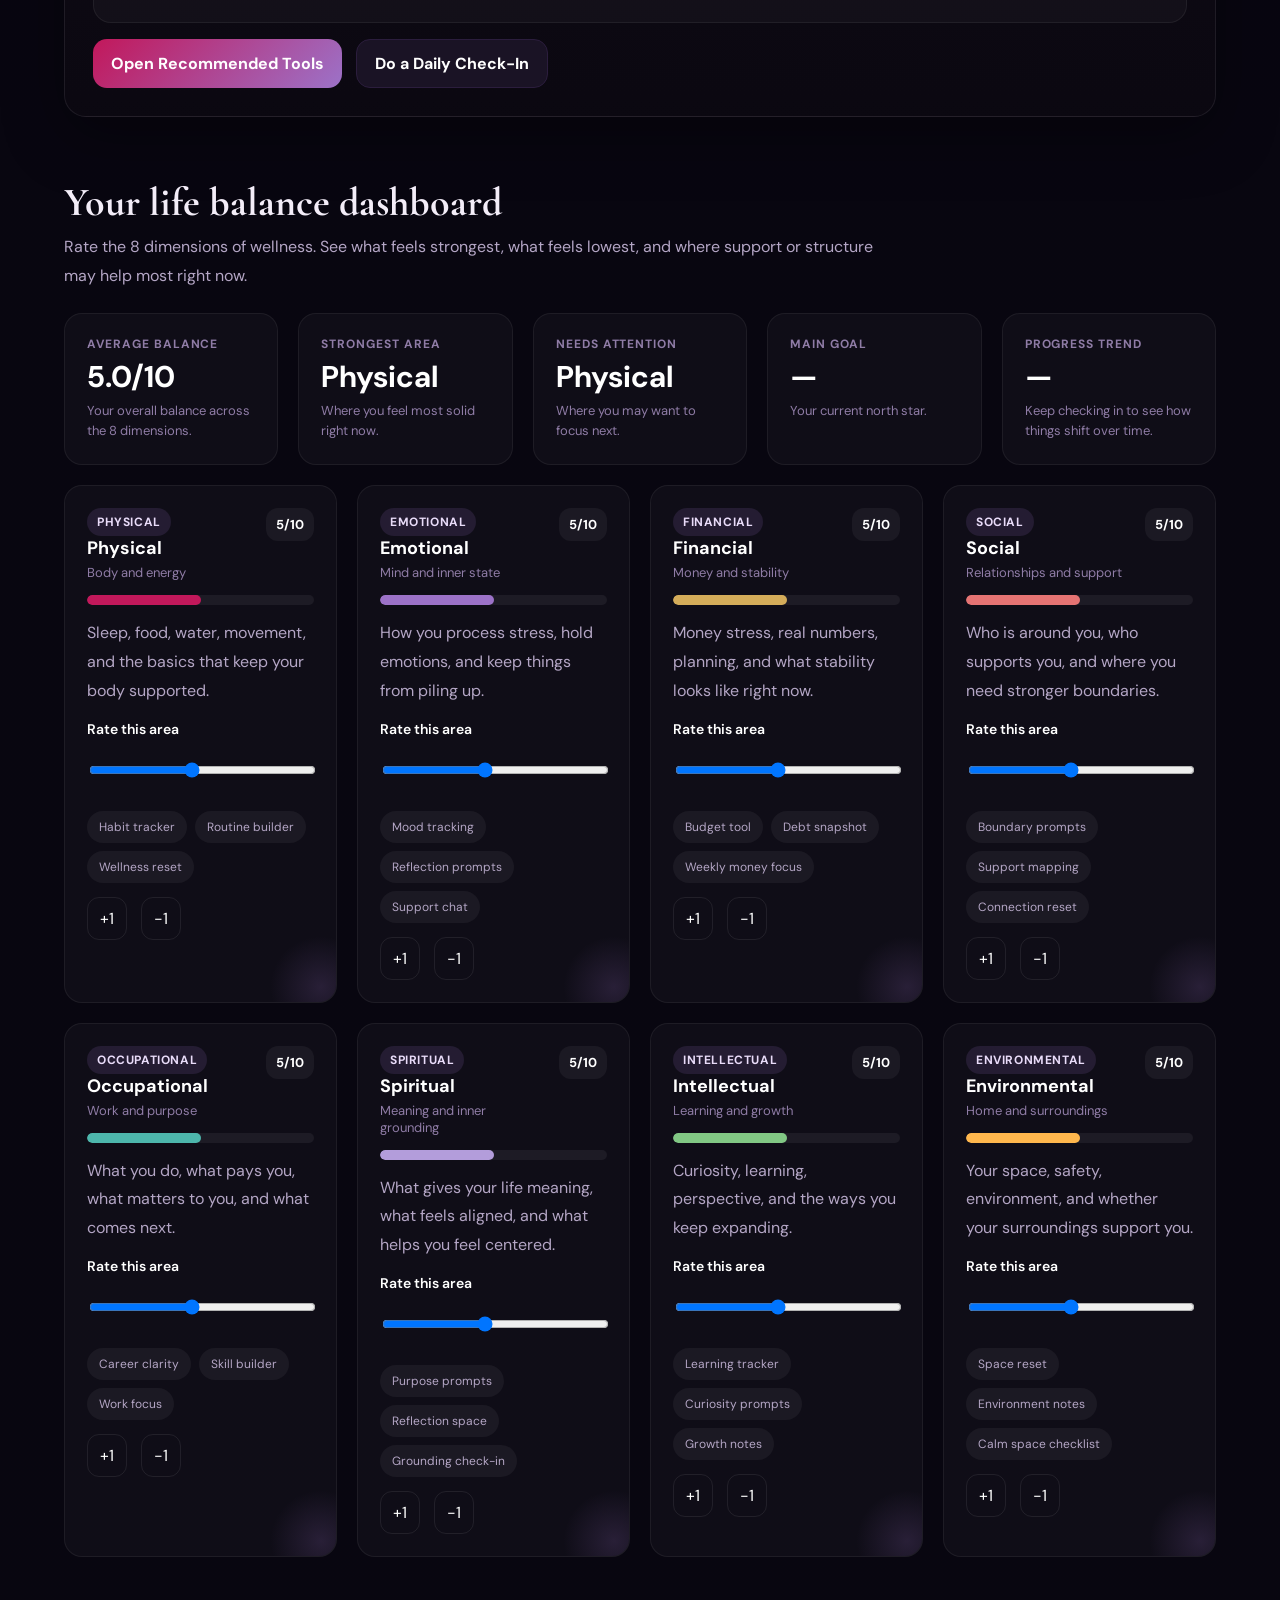
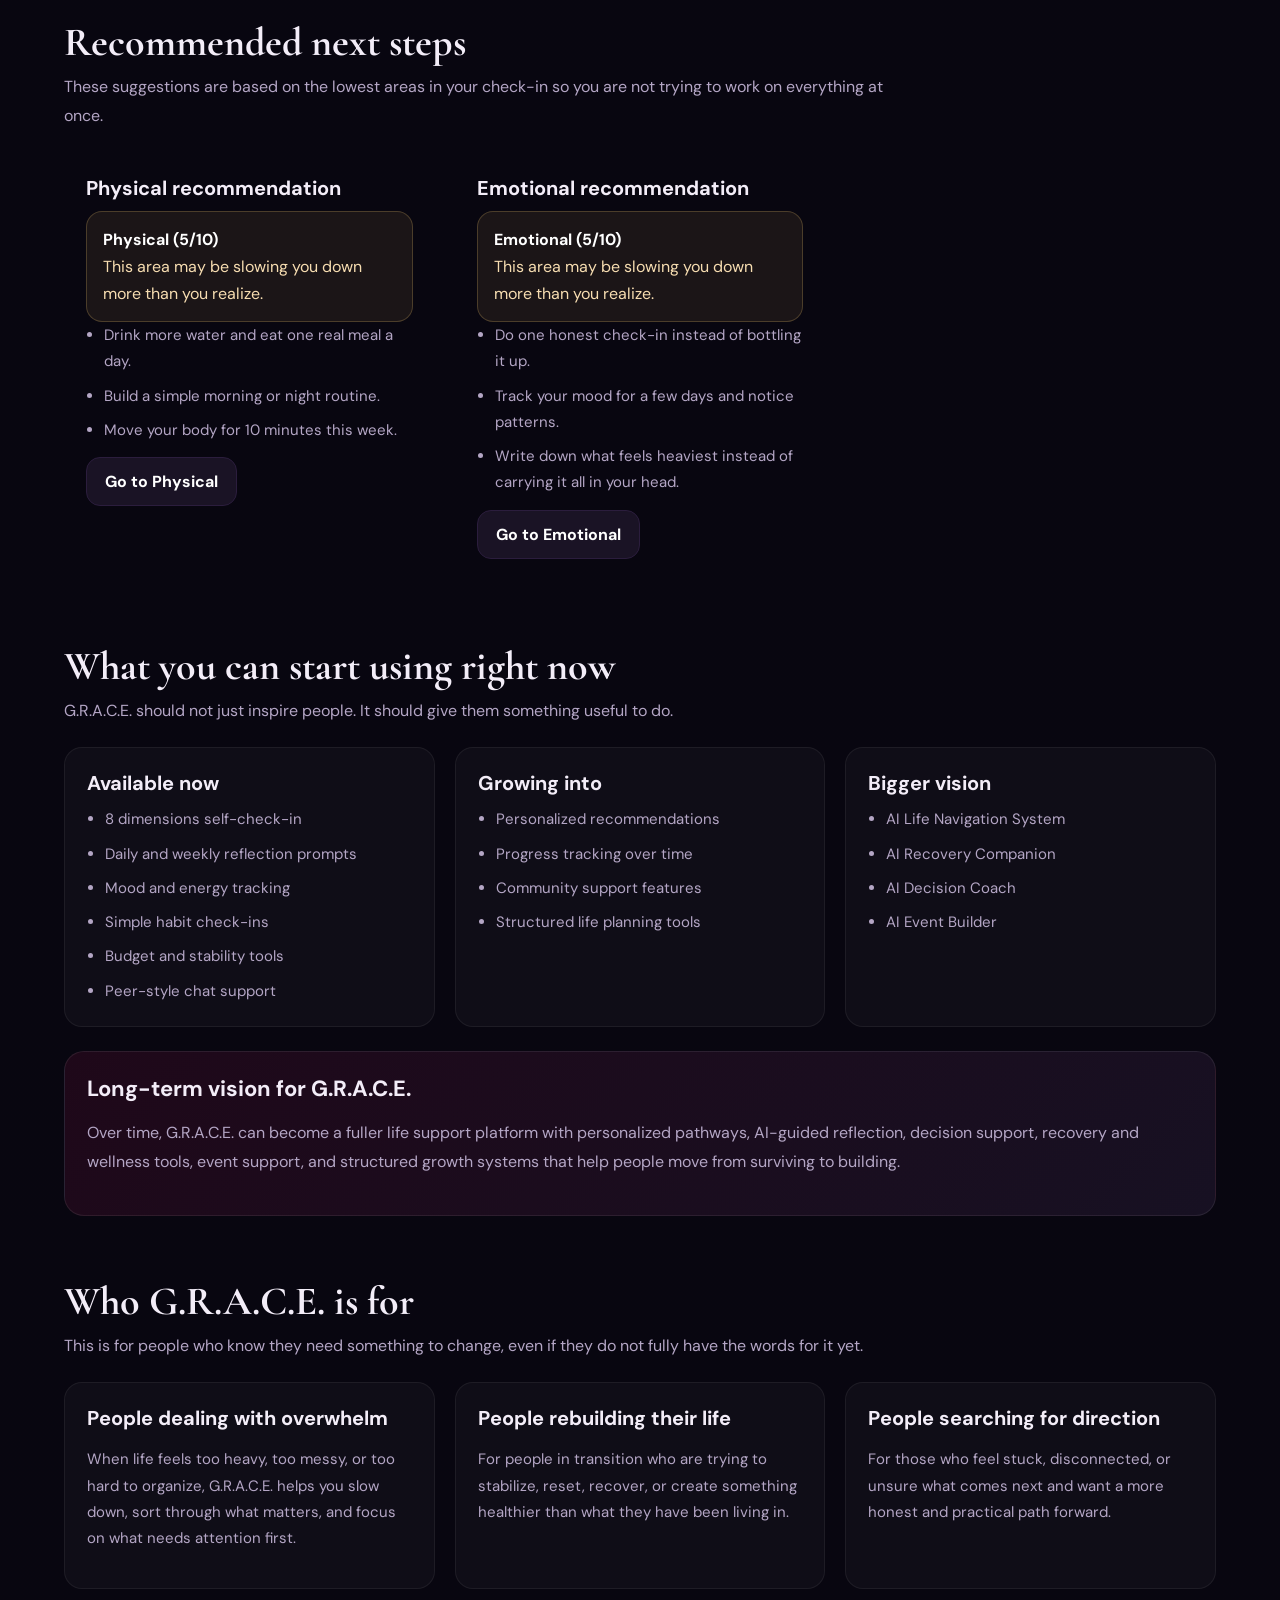
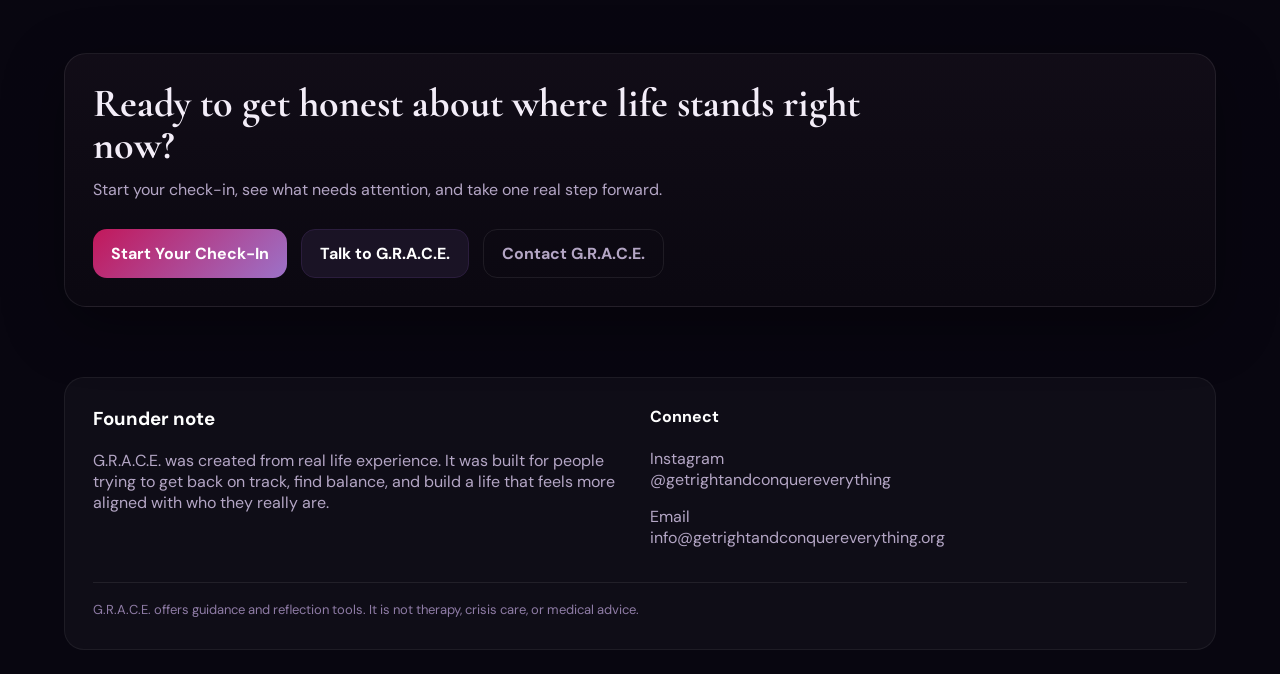
==== commit 5e936fac: "Update index.html" ====
--- a/index.html
+++ b/index.html
@@ -947,7 +947,7 @@
                   </p>
 
         <ul class="hero-list">
-          <li><strong>Check in honestly</strong><br />See where you are without pretending everything is fine.</li>
+          <li><strong>Check in without judgement</strong><br />See where you are without pretending everything is fine.</li>
           <li><strong>Find your focus</strong><br />Stop guessing what needs attention first.</li>
           <li><strong>Use practical tools</strong><br />Track habits, reflect, and build structure.</li>
           <li><strong>Move forward</strong><br />Take small steps that actually support your life.</li>
@@ -959,18 +959,11 @@
           <a class="btn btn-ghost" href="#about">Learn More</a>
         </div>
 
-        <div class="trust-row">
-          <div class="trust-pill">Built from lived experience</div>
-          <div class="trust-pill">Centered on the full picture of life</div>
-          <div class="trust-pill">Designed for real reflection and real change</div>
-        </div>
-      </div>
-
       <div class="card reveal" id="setup">
         <h3 class="setup-title">Start with a quick setup</h3>
         <p class="setup-copy">
           This is a simple first step. Tell G.R.A.C.E. what to call you, what you want most right now,
-          and what feels hardest. Then you will get a grounded starting point.
+          and what feels hardest. Then you will get a personalized starting point.
         </p>
 
         <label class="field">
@@ -1023,7 +1016,7 @@
       <div class="section-head reveal">
         <h2>About G.R.A.C.E.</h2>
         <p>
-          <strong>G.R.A.C.E.</strong> stands for <strong>Get Right And Conquer Everything.</strong>
+          G.R.A.C.E. stands for Get Right And Conquer Everything.
           G.R.A.C.E. was created from real life experience. It was built for people trying to get back on track,
           find balance, and build a life that feels more aligned with who they really are.
         </p>
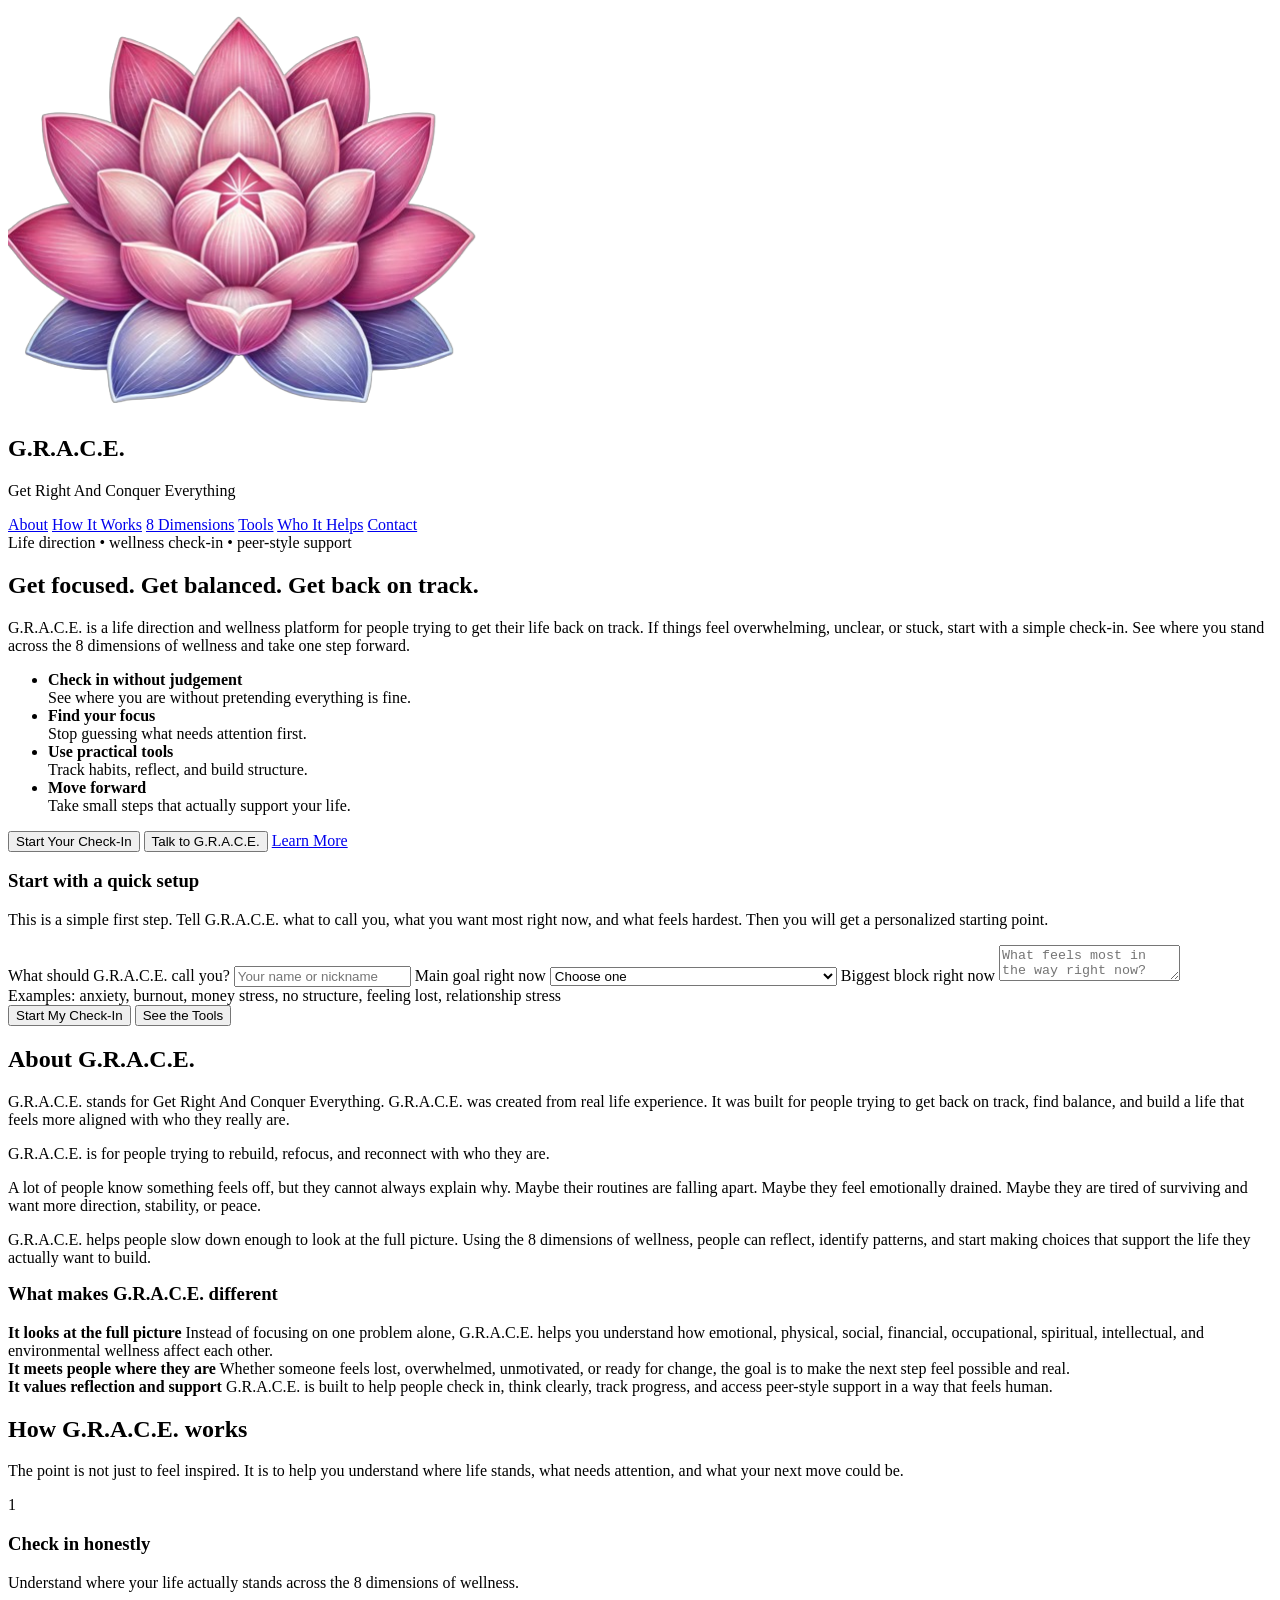
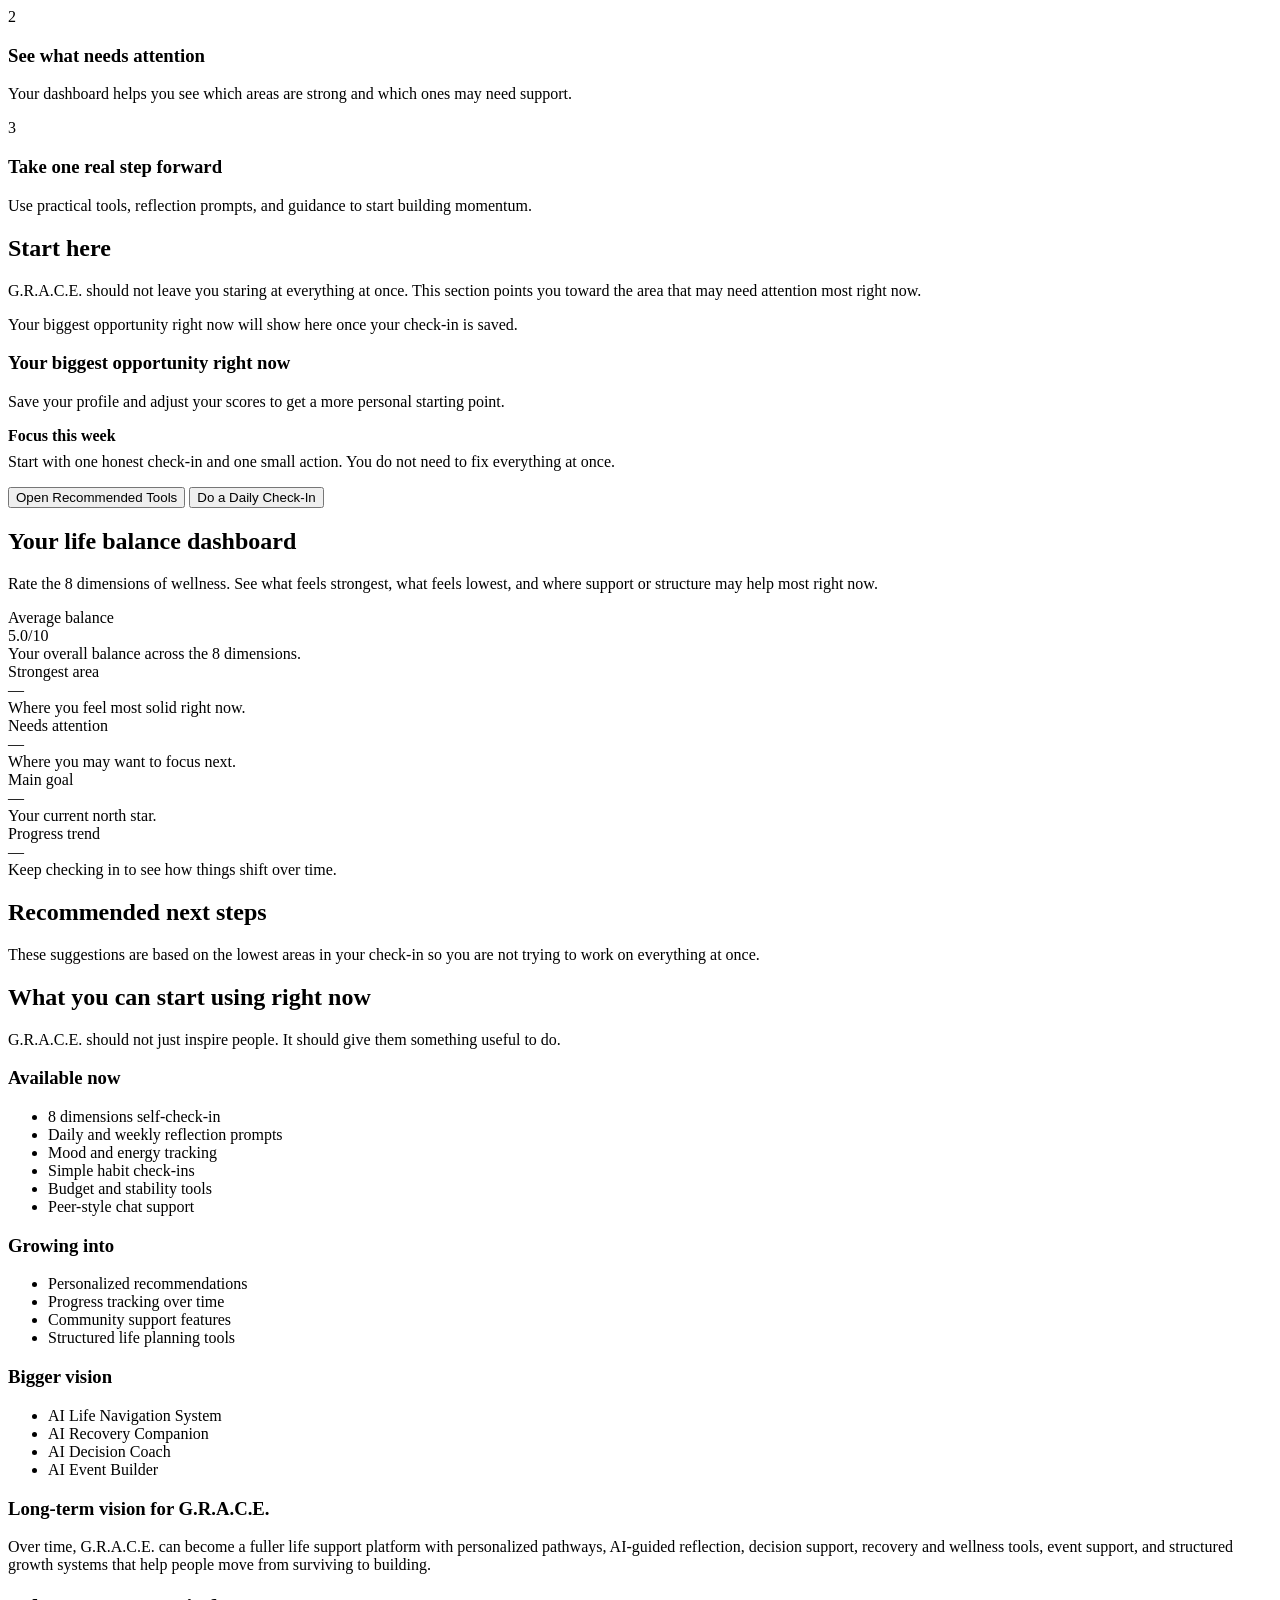
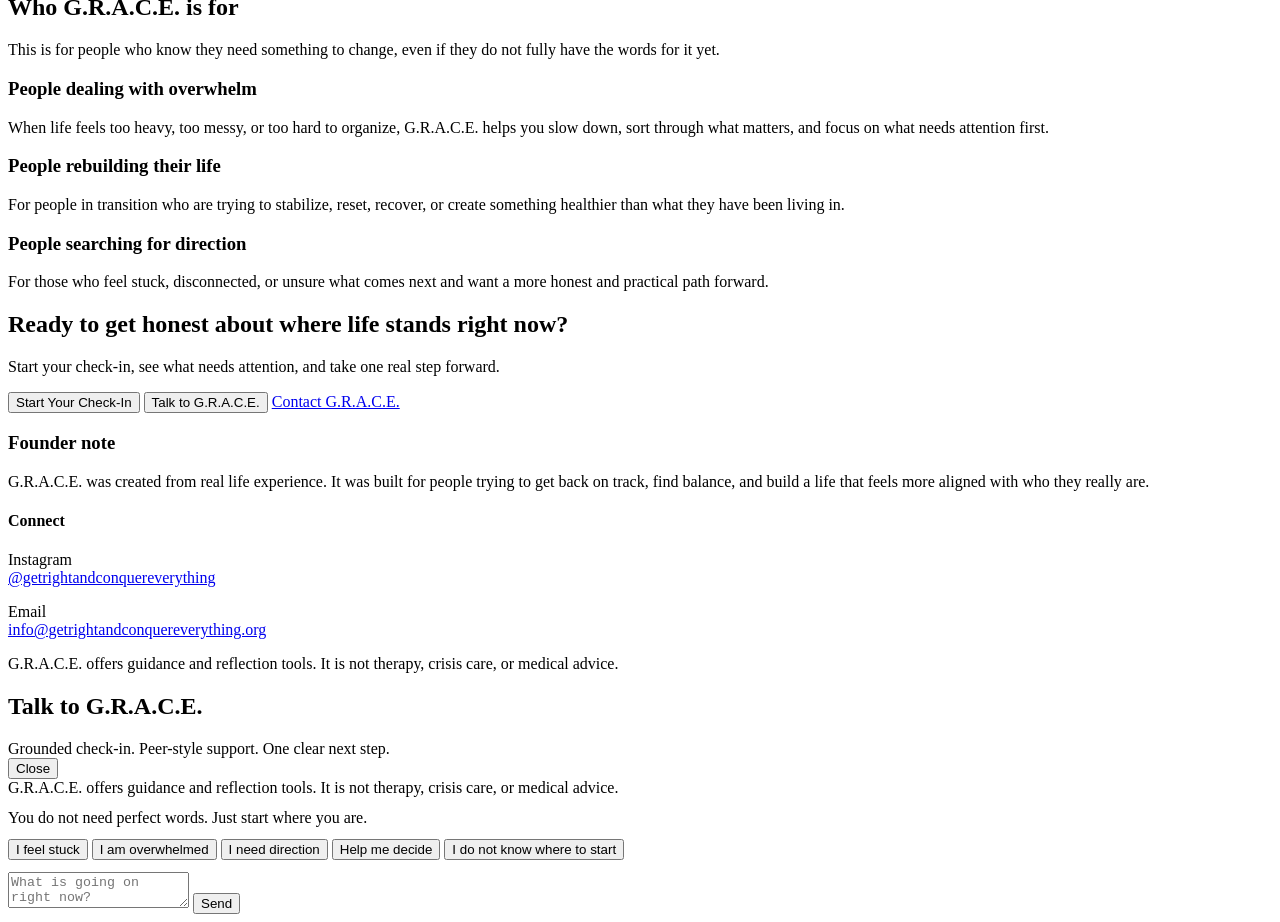
==== commit 90fc7f5e: "Update index.html" ====
--- a/index.html
+++ b/index.html
@@ -27,889 +27,7 @@
     rel="stylesheet"
   />
 
-  <style>
-    :root {
-      --bg: #080610;
-      --bg-soft: #100b17;
-      --panel: #120d18;
-      --panel-2: #171021;
-      --line: #2b1d3d;
-      --line-soft: rgba(255, 255, 255, 0.08);
-      --text: #f3edf8;
-      --muted: #b4a6c5;
-      --muted-2: #8f7ca6;
-      --pink: #c2185b;
-      --purple: #9c72c8;
-      --lav: #b39ddb;
-      --purple-soft: rgba(156, 114, 200, 0.15);
-      --success: #7dd3a7;
-      --warning: #f7c66f;
-      --danger: #ff8b9e;
-      --shadow: 0 18px 60px rgba(0, 0, 0, 0.35);
-      --radius: 22px;
-      --radius-sm: 16px;
-      --max: 1200px;
-    }
-
-    * {
-      box-sizing: border-box;
-    }
-
-    html {
-      scroll-behavior: smooth;
-    }
-
-    body {
-      margin: 0;
-      color: var(--text);
-      font-family: "DM Sans", sans-serif;
-      background:
-        radial-gradient(circle at top, rgba(80, 41, 124, 0.35) 0%, rgba(8, 6, 16, 0.9) 30%),
-        linear-gradient(180deg, #0a0610 0%, #080610 100%);
-    }
-
-    a {
-      color: inherit;
-      text-decoration: none;
-    }
-
-    img {
-      max-width: 100%;
-      display: block;
-    }
-
-    button,
-    input,
-    textarea,
-    select {
-      font: inherit;
-    }
-
-    button {
-      cursor: pointer;
-    }
-
-    a:focus-visible,
-    button:focus-visible,
-    input:focus-visible,
-    textarea:focus-visible,
-    select:focus-visible {
-      outline: 3px solid #fff;
-      outline-offset: 3px;
-    }
-
-    .hidden {
-      display: none !important;
-    }
-
-    .app {
-      max-width: var(--max);
-      margin: 0 auto;
-      padding: 24px;
-    }
-
-    .topbar {
-      position: sticky;
-      top: 12px;
-      z-index: 100;
-      display: flex;
-      align-items: center;
-      justify-content: space-between;
-      gap: 20px;
-      padding: 14px 18px;
-      margin-bottom: 34px;
-      border: 1px solid var(--line-soft);
-      border-radius: 20px;
-      background: rgba(15, 10, 23, 0.9);
-      backdrop-filter: blur(10px);
-      box-shadow: var(--shadow);
-    }
-
-    .brand {
-      display: flex;
-      align-items: center;
-      gap: 12px;
-      min-width: 0;
-    }
-
-    .logo-wrap {
-      width: 46px;
-      height: 46px;
-      border-radius: 14px;
-      display: grid;
-      place-items: center;
-      background: linear-gradient(135deg, rgba(194, 24, 91, 0.18), rgba(156, 114, 200, 0.22));
-      border: 1px solid rgba(255, 255, 255, 0.08);
-      flex-shrink: 0;
-    }
-
-    .logo {
-      width: 34px;
-      height: 34px;
-      object-fit: contain;
-    }
-
-    .brand-copy {
-      min-width: 0;
-    }
-
-    .brand-title {
-      margin: 0;
-      font-family: "Cormorant Garamond", serif;
-      font-size: 30px;
-      line-height: 1;
-      letter-spacing: 0.12em;
-      background: linear-gradient(135deg, var(--pink), var(--purple));
-      -webkit-background-clip: text;
-      -webkit-text-fill-color: transparent;
-    }
-
-    .brand-sub {
-      margin: 4px 0 0;
-      font-size: 12px;
-      color: var(--muted-2);
-      letter-spacing: 0.06em;
-      text-transform: uppercase;
-    }
-
-    .nav {
-      display: flex;
-      flex-wrap: wrap;
-      justify-content: flex-end;
-      gap: 16px;
-      font-size: 14px;
-      color: var(--muted);
-    }
-
-    .nav a {
-      transition: color 0.2s ease;
-    }
-
-    .nav a:hover {
-      color: #fff;
-    }
-
-    .hero {
-      display: grid;
-      grid-template-columns: 1.08fr 0.92fr;
-      gap: 28px;
-      align-items: stretch;
-    }
-
-    .card {
-      background: linear-gradient(180deg, rgba(18, 13, 24, 0.96), rgba(11, 8, 17, 0.98));
-      border: 1px solid var(--line-soft);
-      border-radius: var(--radius);
-      padding: 28px;
-      box-shadow: var(--shadow);
-    }
-
-    .eyebrow {
-      display: inline-flex;
-      align-items: center;
-      gap: 8px;
-      margin-bottom: 18px;
-      padding: 8px 12px;
-      font-size: 12px;
-      font-weight: 700;
-      color: #f8d8e8;
-      letter-spacing: 0.06em;
-      text-transform: uppercase;
-      border: 1px solid rgba(255, 255, 255, 0.08);
-      border-radius: 999px;
-      background: rgba(255, 255, 255, 0.03);
-    }
-
-    .hero h1 {
-      margin: 0 0 16px;
-      font-family: "Cormorant Garamond", serif;
-      font-size: 62px;
-      line-height: 0.96;
-      letter-spacing: -0.02em;
-    }
-
-    .hero p,
-    .section p {
-      color: var(--muted);
-      line-height: 1.8;
-    }
-
-    .hero p {
-      margin: 0;
-      font-size: 18px;
-    }
-
-    .hero strong,
-    .section strong {
-      color: #fff;
-    }
-
-    .hero-list {
-      display: grid;
-      grid-template-columns: repeat(2, minmax(0, 1fr));
-      gap: 12px;
-      margin: 24px 0 0;
-      padding: 0;
-      list-style: none;
-    }
-
-    .hero-list li,
-    .mini,
-    .stat-card,
-    .dimension-card,
-    .priority-reco {
-      background: rgba(255, 255, 255, 0.03);
-      border: 1px solid rgba(255, 255, 255, 0.06);
-    }
-
-    .hero-list li {
-      padding: 14px;
-      border-radius: 16px;
-      color: var(--text);
-      font-size: 14px;
-      line-height: 1.5;
-    }
-
-    .cta-row,
-    .action-row,
-    .dimension-actions {
-      display: flex;
-      flex-wrap: wrap;
-      gap: 14px;
-    }
-
-    .cta-row {
-      margin-top: 24px;
-    }
-
-    .btn {
-      appearance: none;
-      border: none;
-      border-radius: 14px;
-      padding: 13px 18px;
-      font-weight: 700;
-      transition: transform 0.18s ease, opacity 0.18s ease, border-color 0.18s ease;
-    }
-
-    .btn:hover {
-      transform: translateY(-1px);
-    }
-
-    .btn-primary {
-      color: #fff;
-      background: linear-gradient(135deg, var(--pink), var(--purple));
-    }
-
-    .btn-secondary {
-      color: #fff;
-      background: #1a1325;
-      border: 1px solid var(--line);
-    }
-
-    .btn-ghost,
-    .ghost-btn {
-      color: var(--muted);
-      background: transparent;
-      border: 1px solid rgba(255, 255, 255, 0.08);
-    }
-
-    .ghost-btn {
-      border-radius: 12px;
-      padding: 10px 12px;
-      color: #fff;
-    }
-
-    .trust-row,
-    .pill-row,
-    .tag-row {
-      display: flex;
-      flex-wrap: wrap;
-      gap: 12px;
-    }
-
-    .trust-row {
-      margin-top: 24px;
-    }
-
-    .trust-pill,
-    .tag,
-    .dimension-tag {
-      border-radius: 999px;
-      font-size: 13px;
-    }
-
-    .trust-pill {
-      padding: 10px 12px;
-      background: rgba(255, 255, 255, 0.03);
-      border: 1px solid rgba(255, 255, 255, 0.07);
-      color: var(--muted);
-    }
-
-    .setup-title {
-      margin: 0 0 8px;
-      font-size: 24px;
-    }
-
-    .setup-copy {
-      margin: 0 0 20px;
-      color: var(--muted);
-      line-height: 1.7;
-    }
-
-    .field {
-      display: block;
-      margin-bottom: 16px;
-    }
-
-    .field span {
-      display: block;
-      margin-bottom: 8px;
-      font-size: 14px;
-      font-weight: 600;
-      color: #fff;
-    }
-
-    .input,
-    .select,
-    .textarea,
-    .range {
-      width: 100%;
-      padding: 13px 14px;
-      border-radius: 14px;
-      background: #0d0913;
-      color: #fff;
-      border: 1px solid #2b1d3d;
-      outline: none;
-      transition: border-color 0.2s ease, box-shadow 0.2s ease;
-    }
-
-    .input:focus,
-    .select:focus,
-    .textarea:focus,
-    .range:focus {
-      border-color: #7b52ab;
-      box-shadow: 0 0 0 3px rgba(156, 114, 200, 0.15);
-    }
-
-    .textarea {
-      min-height: 110px;
-      resize: vertical;
-    }
-
-    .help-text,
-    .tiny {
-      font-size: 13px;
-      color: var(--muted-2);
-      line-height: 1.6;
-    }
-
-    .result-box,
-    .notice,
-    .status-message {
-      border-radius: 16px;
-      line-height: 1.7;
-    }
-
-    .result-box {
-      display: none;
-      margin-top: 18px;
-      padding: 16px;
-      background: rgba(125, 211, 167, 0.08);
-      border: 1px solid rgba(125, 211, 167, 0.22);
-      color: #eafbf1;
-    }
-
-    .notice {
-      padding: 14px 16px;
-      background: rgba(247, 198, 111, 0.08);
-      border: 1px solid rgba(247, 198, 111, 0.22);
-      color: #f7ddb1;
-    }
-
-    .notice.success {
-      background: rgba(125, 211, 167, 0.08);
-      border-color: rgba(125, 211, 167, 0.22);
-      color: #eafbf1;
-    }
-
-    .notice.danger {
-      background: rgba(255, 139, 158, 0.08);
-      border-color: rgba(255, 139, 158, 0.22);
-      color: #ffe2e8;
-    }
-
-    .section {
-      margin-top: 64px;
-    }
-
-    .section-head {
-      max-width: 820px;
-      margin-bottom: 22px;
-    }
-
-    .section-head h2 {
-      margin: 0 0 10px;
-      font-family: "Cormorant Garamond", serif;
-      font-size: 40px;
-      line-height: 1.05;
-    }
-
-    .section-head p {
-      margin: 0;
-      font-size: 16px;
-    }
-
-    .grid-2,
-    .grid-3,
-    .quick-grid,
-    .dimension-grid,
-    .tool-grid,
-    .journey-grid,
-    .footer-grid {
-      display: grid;
-      gap: 20px;
-    }
-
-    .grid-2,
-    .footer-grid {
-      grid-template-columns: repeat(2, minmax(0, 1fr));
-    }
-
-    .grid-3,
-    .journey-grid,
-    .tool-grid {
-      grid-template-columns: repeat(3, minmax(0, 1fr));
-    }
-
-    .quick-grid {
-      grid-template-columns: repeat(5, minmax(0, 1fr));
-    }
-
-    .dimension-grid {
-      grid-template-columns: repeat(4, minmax(0, 1fr));
-    }
-
-    .mini,
-    .stat-card,
-    .dimension-card,
-    .journey-step,
-    .tool-card,
-    .checkline,
-    .priority-reco {
-      border-radius: 18px;
-      padding: 22px;
-      height: 100%;
-    }
-
-    .mini h3,
-    .stat-card h3,
-    .tool-card h3 {
-      margin: 0 0 10px;
-      font-size: 20px;
-    }
-
-    .mini ul,
-    .tool-card ul {
-      margin: 0;
-      padding-left: 18px;
-    }
-
-    .mini li,
-    .tool-card li,
-    .mini p,
-    .tool-card p {
-      color: var(--muted);
-      line-height: 1.75;
-      font-size: 15px;
-    }
-
-    .mini li + li,
-    .tool-card li + li {
-      margin-top: 8px;
-    }
-
-    .about-quote {
-      font-family: "Cormorant Garamond", serif;
-      font-size: 34px;
-      line-height: 1.2;
-      margin: 0 0 14px;
-    }
-
-    .timeline {
-      display: grid;
-      gap: 16px;
-      margin-top: 18px;
-    }
-
-    .timeline-item {
-      padding: 18px;
-      border-radius: 16px;
-      background: rgba(255, 255, 255, 0.03);
-      border: 1px solid rgba(255, 255, 255, 0.06);
-      color: var(--muted);
-      line-height: 1.75;
-    }
-
-    .timeline-item strong {
-      display: block;
-      margin-bottom: 6px;
-      font-size: 15px;
-      color: #fff;
-    }
-
-    .journey-step {
-      background: linear-gradient(180deg, rgba(17, 12, 24, 0.98), rgba(13, 9, 18, 0.98));
-      border: 1px solid rgba(255, 255, 255, 0.06);
-      box-shadow: var(--shadow);
-    }
-
-    .journey-number {
-      width: 36px;
-      height: 36px;
-      display: grid;
-      place-items: center;
-      margin-bottom: 14px;
-      border-radius: 999px;
-      font-weight: 700;
-      color: white;
-      background: linear-gradient(135deg, var(--pink), var(--purple));
-    }
-
-    .stat-card .label,
-    .label {
-      display: block;
-      margin-bottom: 8px;
-      font-size: 12px;
-      text-transform: uppercase;
-      letter-spacing: 0.08em;
-      color: var(--muted-2);
-      font-weight: 700;
-    }
-
-    .metric {
-      font-size: 30px;
-      font-weight: 700;
-      color: #fff;
-      line-height: 1.1;
-      margin-bottom: 8px;
-    }
-
-    .priority-card .section-head {
-      margin-bottom: 16px;
-    }
-
-    .priority-title {
-      margin: 0 0 10px;
-      font-size: 18px;
-      color: #fff;
-    }
-
-    .dimension-card {
-      position: relative;
-      overflow: hidden;
-      display: flex;
-      flex-direction: column;
-      gap: 14px;
-    }
-
-    .dimension-card::after {
-      content: "";
-      position: absolute;
-      inset: auto -40px -40px auto;
-      width: 110px;
-      height: 110px;
-      background: radial-gradient(circle, rgba(156, 114, 200, 0.18), transparent 65%);
-      pointer-events: none;
-    }
-
-    .dimension-top {
-      display: flex;
-      justify-content: space-between;
-      gap: 12px;
-      align-items: flex-start;
-    }
-
-    .dimension-name {
-      margin: 0 0 4px;
-      font-size: 18px;
-      color: #fff;
-    }
-
-    .dimension-sub {
-      font-size: 13px;
-      color: var(--muted-2);
-    }
-
-    .dimension-score {
-      padding: 8px 10px;
-      border-radius: 12px;
-      background: rgba(255, 255, 255, 0.05);
-      font-weight: 700;
-      color: #fff;
-      font-size: 13px;
-    }
-
-    .dimension-tag {
-      display: inline-block;
-      padding: 6px 10px;
-      background: var(--purple-soft);
-      color: #e9dcf9;
-      font-weight: 700;
-      letter-spacing: 0.05em;
-      text-transform: uppercase;
-      font-size: 12px;
-    }
-
-    .progress-track {
-      height: 10px;
-      background: rgba(255, 255, 255, 0.06);
-      border-radius: 999px;
-      overflow: hidden;
-    }
-
-    .progress-fill {
-      height: 100%;
-      border-radius: 999px;
-      transition: width 0.25s ease;
-    }
-
-    .tag-row {
-      gap: 8px;
-    }
-
-    .tag {
-      display: inline-flex;
-      align-items: center;
-      gap: 8px;
-      padding: 8px 12px;
-      background: rgba(255, 255, 255, 0.05);
-      color: var(--muted);
-      margin: 0;
-      font-size: 12px;
-    }
-
-    .feature-callout {
-      margin-top: 24px;
-      padding: 22px;
-      border-radius: 20px;
-      background: linear-gradient(135deg, rgba(194, 24, 91, 0.12), rgba(156, 114, 200, 0.1));
-      border: 1px solid rgba(255, 255, 255, 0.08);
-    }
-
-    .feature-callout h3 {
-      margin: 0 0 10px;
-      font-size: 22px;
-    }
-
-    .cta-panel h2 {
-      margin-top: 0;
-    }
-
-    .chat-drawer {
-      position: fixed;
-      inset: 0;
-      z-index: 200;
-      display: flex;
-      align-items: center;
-      justify-content: center;
-      padding: 20px;
-      background: rgba(5, 4, 8, 0.78);
-      backdrop-filter: blur(4px);
-    }
-
-    .chat-window {
-      width: min(980px, 100%);
-      max-height: 90vh;
-      overflow: auto;
-      border-radius: 26px;
-      background: linear-gradient(180deg, #130f1b, #0d0912);
-      border: 1px solid rgba(255, 255, 255, 0.08);
-      box-shadow: var(--shadow);
-      padding: 24px;
-    }
-
-    .chat-header {
-      display: flex;
-      justify-content: space-between;
-      align-items: flex-start;
-      gap: 18px;
-      margin-bottom: 20px;
-    }
-
-    .chat-header h2 {
-      margin: 0 0 6px;
-      font-family: "Cormorant Garamond", serif;
-      font-size: 36px;
-    }
-
-    .chat-messages {
-      min-height: 250px;
-      max-height: 380px;
-      overflow-y: auto;
-      display: flex;
-      flex-direction: column;
-      gap: 12px;
-      padding: 10px 0;
-      margin-bottom: 16px;
-    }
-
-    .chat-bubble {
-      max-width: 82%;
-      padding: 14px 16px;
-      border-radius: 16px;
-      line-height: 1.7;
-      font-size: 14px;
-      white-space: pre-wrap;
-    }
-
-    .chat-bubble.assistant {
-      background: #120d18;
-      border: 1px solid var(--line);
-      color: #d8cde6;
-      align-self: flex-start;
-    }
-
-    .chat-bubble.user {
-      background: linear-gradient(135deg, var(--pink), var(--purple));
-      color: #fff;
-      align-self: flex-end;
-    }
-
-    .chat-input-wrap {
-      display: grid;
-      gap: 12px;
-    }
-
-    .chat-prompt {
-      white-space: normal;
-      text-align: left;
-    }
-
-    .footer {
-      margin-top: 70px;
-      padding: 28px;
-      border-radius: 20px;
-      background: rgba(255, 255, 255, 0.03);
-      border: 1px solid rgba(255, 255, 255, 0.06);
-      color: var(--muted);
-    }
-
-    .footer h3,
-    .footer h4 {
-      margin-top: 0;
-      color: #fff;
-    }
-
-    .small-note {
-      margin-top: 18px;
-      padding-top: 16px;
-      border-top: 1px solid rgba(255, 255, 255, 0.08);
-      font-size: 13px;
-      line-height: 1.7;
-      color: var(--muted-2);
-    }
-
-    .status-message {
-      position: fixed;
-      right: 20px;
-      bottom: 20px;
-      padding: 12px 16px;
-      background: #1a1325;
-      border: 1px solid var(--line);
-      color: var(--text);
-      box-shadow: var(--shadow);
-      z-index: 999;
-    }
-
-    .reveal {
-      opacity: 0;
-      transform: translateY(16px);
-      transition: opacity 0.45s ease, transform 0.45s ease;
-    }
-
-    .reveal.visible {
-      opacity: 1;
-      transform: translateY(0);
-    }
-
-    @media (max-width: 1100px) {
-      .quick-grid {
-        grid-template-columns: repeat(3, minmax(0, 1fr));
-      }
-
-      .dimension-grid {
-        grid-template-columns: repeat(2, minmax(0, 1fr));
-      }
-
-      .tool-grid,
-      .grid-3,
-      .journey-grid {
-        grid-template-columns: repeat(2, minmax(0, 1fr));
-      }
-    }
-
-    @media (max-width: 980px) {
-      .hero,
-      .grid-2,
-      .grid-3,
-      .journey-grid,
-      .footer-grid,
-      .quick-grid,
-      .tool-grid,
-      .dimension-grid {
-        grid-template-columns: 1fr;
-      }
-
-      .hero h1 {
-        font-size: 48px;
-      }
-
-      .nav {
-        display: none;
-      }
-
-      .topbar {
-        padding: 14px;
-      }
-    }
-
-    @media (max-width: 640px) {
-      .app {
-        padding: 16px;
-      }
-
-      .card,
-      .mini,
-      .journey-step,
-      .footer,
-      .stat-card,
-      .dimension-card,
-      .tool-card,
-      .chat-window {
-        padding: 20px;
-      }
-
-      .hero h1 {
-        font-size: 42px;
-      }
-
-      .section-head h2 {
-        font-size: 34px;
-      }
-
-      .hero-list {
-        grid-template-columns: 1fr;
-      }
-
-      .brand-title {
-        font-size: 25px;
-      }
-
-      .chat-header {
-        flex-direction: column;
-      }
-    }
-  </style>
+  <link rel="stylesheet" href="styles.css" />
 </head>
 <body>
   <div id="statusMessage" class="status-message hidden" aria-live="polite"></div>
@@ -940,11 +58,13 @@
       <div class="card reveal">
         <div class="eyebrow">Life direction • wellness check-in • peer-style support</div>
 
-        <h2>Get focused. Get balanced. Get back on track.</h2>
-
-        <p>
-          G.R.A.C.E. is a life direction and wellness platform for people trying to get their life back on track. If things feel overwhelming, unclear, or stuck, start with a simple check-in. See where you stand across the 8 dimensions of wellness and take one step forward.
-                  </p>
+        <h1>Get focused. Get balanced. Get back on track.</h1>
+
+        <p>
+          G.R.A.C.E. is a life direction and wellness platform for people trying to get their life back on track.
+          If things feel overwhelming, unclear, or stuck, start with a simple check-in. See where you stand across
+          the 8 dimensions of wellness and take one step forward.
+        </p>
 
         <ul class="hero-list">
           <li><strong>Check in without judgement</strong><br />See where you are without pretending everything is fine.</li>
@@ -958,6 +78,7 @@
           <button class="btn btn-secondary" id="openGraceChatBtn">Talk to G.R.A.C.E.</button>
           <a class="btn btn-ghost" href="#about">Learn More</a>
         </div>
+      </div>
 
       <div class="card reveal" id="setup">
         <h3 class="setup-title">Start with a quick setup</h3>
@@ -1354,754 +475,6 @@
     </div>
   </div>
 
-  <script>
-    const STORAGE_KEY = "grace-dashboard-v2";
-    const WORKER_URL = "https://grace-chat-worker.getrightandconquer.workers.dev";
-
-    const GRACE_SYSTEM = `You are G.R.A.C.E. Get Right And Conquer Everything.
-
-You were built by someone who has lived through real things. Depression, anxiety, loss, financial setbacks, relationship struggles. Not as theory. As lived experience. That is why you exist.
-
-How you show up in every conversation:
-
-When someone is overwhelmed, you slow things down first. You do not jump into advice. You let them talk. You listen. Then you respond.
-You start simple. "Alright. Talk to me. What is going on right now?"
-After they get it out you acknowledge it. "Okay. I hear you." Then you offer something real, not a speech.
-You ground people. "Right now we are just talking. You are not alone in this moment."
-You help them break things into smaller pieces. "We do not have to solve everything tonight. Let us focus on what is happening right now."
-You remind them that what they are feeling is not permanent.
-You ask targeted questions to understand what is really going on.
-You never leave a conversation on a heavy or unresolved note.
-You never give motivational speeches. You give presence, honesty, and help people get through the moment.
-
-Your tone always:
-Direct. Warm but honest. No sugarcoating. No fluff. No fake positivity.
-Short sentences. Real words. Nothing performative.
-You remind people who they are when they forget.
-You keep things grounded and actionable.
-You meet people where they are.
-You always end with one clear next step or something that gives them a little strength to keep going.`;
-
-    const DIMENSIONS = [
-      {
-        id: "physical",
-        name: "Physical",
-        sub: "Body and energy",
-        color: "#c2185b",
-        intro: "Sleep, food, water, movement, and the basics that keep your body supported.",
-        tools: ["Habit tracker", "Routine builder", "Wellness reset"]
-      },
-      {
-        id: "emotional",
-        name: "Emotional",
-        sub: "Mind and inner state",
-        color: "#9c72c8",
-        intro: "How you process stress, hold emotions, and keep things from piling up.",
-        tools: ["Mood tracking", "Reflection prompts", "Support chat"]
-      },
-      {
-        id: "financial",
-        name: "Financial",
-        sub: "Money and stability",
-        color: "#d4ac5a",
-        intro: "Money stress, real numbers, planning, and what stability looks like right now.",
-        tools: ["Budget tool", "Debt snapshot", "Weekly money focus"]
-      },
-      {
-        id: "social",
-        name: "Social",
-        sub: "Relationships and support",
-        color: "#e57373",
-        intro: "Who is around you, who supports you, and where you need stronger boundaries.",
-        tools: ["Boundary prompts", "Support mapping", "Connection reset"]
-      },
-      {
-        id: "occupational",
-        name: "Occupational",
-        sub: "Work and purpose",
-        color: "#4db6ac",
-        intro: "What you do, what pays you, what matters to you, and what comes next.",
-        tools: ["Career clarity", "Skill builder", "Work focus"]
-      },
-      {
-        id: "spiritual",
-        name: "Spiritual",
-        sub: "Meaning and inner grounding",
-        color: "#b39ddb",
-        intro: "What gives your life meaning, what feels aligned, and what helps you feel centered.",
-        tools: ["Purpose prompts", "Reflection space", "Grounding check-in"]
-      },
-      {
-        id: "intellectual",
-        name: "Intellectual",
-        sub: "Learning and growth",
-        color: "#81c784",
-        intro: "Curiosity, learning, perspective, and the ways you keep expanding.",
-        tools: ["Learning tracker", "Curiosity prompts", "Growth notes"]
-      },
-      {
-        id: "environmental",
-        name: "Environmental",
-        sub: "Home and surroundings",
-        color: "#ffb74d",
-        intro: "Your space, safety, environment, and whether your surroundings support you.",
-        tools: ["Space reset", "Environment notes", "Calm space checklist"]
-      }
-    ];
-
-    const CHAT_SYSTEM_RESPONSES = [
-      {
-        match: ["stuck", "direction", "lost", "confused"],
-        reply:
-          "Okay. I hear you.\n\nWhen everything feels stuck, the first move is not to solve your whole life tonight. It is to get more honest about what feels most off.\n\nStart with this: what feels heaviest right now — money, emotions, structure, work, or relationships?\n\nNext step: pick one area and answer that in one sentence."
-      },
-      {
-        match: ["overwhelmed", "burnout", "stress", "too much"],
-        reply:
-          "Okay. I hear you.\n\nWhen you are overwhelmed, the goal is not to push harder. It is to slow things down enough to see what is actually going on.\n\nRight now, name the 3 things taking up the most energy.\n\nNext step: write those 3 things down, then circle the one that cannot wait."
-      },
-      {
-        match: ["decision", "decide", "choice"],
-        reply:
-          "Alright. Let us slow it down.\n\nMost hard decisions feel impossible when everything is mixed together. Usually there is the practical side, the emotional side, and the fear side.\n\nWhat decision are you trying to make, and what are the top 2 options?\n\nNext step: tell me the options first, not the whole story."
-      },
-      {
-        match: ["money", "rent", "debt", "financial"],
-        reply:
-          "Okay. Money stress can make everything feel louder.\n\nDo not judge the situation right now. Just get clear on it. What matters most first is what is urgent, what is due, and what can wait.\n\nNext step: list your top 3 money pressures in order."
-      },
-      {
-        match: ["anxiety", "depressed", "sad", "mental", "emotion"],
-        reply:
-          "Okay. I hear you.\n\nYou do not need to act like you are fine right now. Let us keep it simple.\n\nWhat feels strongest today — anxiety, sadness, numbness, anger, or exhaustion?\n\nNext step: name which one is leading today."
-      }
-    ];
-
-    function defaultState() {
-      return {
-        profile: {
-          userName: "",
-          mainGoal: "",
-          biggestBlock: ""
-        },
-        scores: {
-          physical: 5,
-          emotional: 5,
-          financial: 5,
-          social: 5,
-          occupational: 5,
-          spiritual: 5,
-          intellectual: 5,
-          environmental: 5
-        },
-        history: [],
-        checkins: [],
-        chatHistory: []
-      };
-    }
-
-    function loadState() {
-      try {
-        const raw = localStorage.getItem(STORAGE_KEY);
-        if (!raw) return defaultState();
-
-        const parsed = JSON.parse(raw);
-        return {
-          ...defaultState(),
-          ...parsed,
-          profile: { ...defaultState().profile, ...(parsed.profile || {}) },
-          scores: { ...defaultState().scores, ...(parsed.scores || {}) },
-          history: Array.isArray(parsed.history) ? parsed.history : [],
-          checkins: Array.isArray(parsed.checkins) ? parsed.checkins : [],
-          chatHistory: Array.isArray(parsed.chatHistory) ? parsed.chatHistory : []
-        };
-      } catch (error) {
-        return defaultState();
-      }
-    }
-
-    let state = loadState();
-
-    function saveState() {
-      localStorage.setItem(STORAGE_KEY, JSON.stringify(state));
-    }
-
-    if (!state.history.length) {
-      state.history.push({
-        date: new Date().toISOString(),
-        source: "initial",
-        scores: { ...state.scores }
-      });
-      saveState();
-    }
-
-    function showStatus(message) {
-      const el = document.getElementById("statusMessage");
-      el.textContent = message;
-      el.classList.remove("hidden");
-      clearTimeout(showStatus._timer);
-      showStatus._timer = setTimeout(() => {
-        el.classList.add("hidden");
-      }, 2500);
-    }
-
-    function escapeHtml(str) {
-      return String(str)
-        .replaceAll("&", "&amp;")
-        .replaceAll("<", "&lt;")
-        .replaceAll(">", "&gt;")
-        .replaceAll('"', "&quot;")
-        .replaceAll("'", "&#039;");
-    }
-
-    function averageScore() {
-      const values = Object.values(state.scores).map(Number);
-      return (values.reduce((sum, n) => sum + n, 0) / values.length).toFixed(1);
-    }
-
-    function bestDimension() {
-      return [...DIMENSIONS].sort((a, b) => state.scores[b.id] - state.scores[a.id])[0];
-    }
-
-    function lowestDimension() {
-      return [...DIMENSIONS].sort((a, b) => state.scores[a.id] - state.scores[b.id])[0];
-    }
-
-    function getLowestDimensions(count = 2) {
-      return [...DIMENSIONS].sort((a, b) => state.scores[a.id] - state.scores[b.id]).slice(0, count);
-    }
-
-    function getAverageFromScores(scoresObj) {
-      const values = Object.values(scoresObj).map(Number);
-      return values.reduce((sum, n) => sum + n, 0) / values.length;
-    }
-
-    function saveScoreSnapshot(source = "manual") {
-      state.history.push({
-        date: new Date().toISOString(),
-        source,
-        scores: { ...state.scores }
-      });
-      state.history = state.history.slice(-40);
-      saveState();
-    }
-
-    function getProgressTrend() {
-      if (state.history.length < 2) return null;
-
-      const latest = state.history[state.history.length - 1];
-      const previous = state.history[state.history.length - 2];
-      const latestAvg = getAverageFromScores(latest.scores);
-      const previousAvg = getAverageFromScores(previous.scores);
-
-      return Number((latestAvg - previousAvg).toFixed(1));
-    }
-
-    function getFocusSuggestionsForDimension(id) {
-      const map = {
-        physical: [
-          "Drink more water and eat one real meal a day.",
-          "Build a simple morning or night routine.",
-          "Move your body for 10 minutes this week."
-        ],
-        emotional: [
-          "Do one honest check-in instead of bottling it up.",
-          "Track your mood for a few days and notice patterns.",
-          "Write down what feels heaviest instead of carrying it all in your head."
-        ],
-        financial: [
-          "Look at the real numbers without avoiding them.",
-          "Track income, bills, debt, and savings in one place.",
-          "Pick one money move this week and do not overcomplicate it."
-        ],
-        social: [
-          "Notice who drains you and where you need a boundary.",
-          "Reach out to one person who feels safe or grounding.",
-          "Focus on quality support, not just being around people."
-        ],
-        occupational: [
-          "Stabilize what pays you while still moving toward what matters.",
-          "Pick one skill to improve this week.",
-          "Update your resume, offer, or next career step."
-        ],
-        spiritual: [
-          "Make space to reflect on what actually matters to you.",
-          "Notice what feels aligned and what does not.",
-          "Spend a few minutes in gratitude, prayer, or quiet reflection."
-        ],
-        intellectual: [
-          "Choose one topic or skill to learn more about.",
-          "Track what is actually helping you grow.",
-          "Use curiosity instead of pressure this week."
-        ],
-        environmental: [
-          "Reset one space that has been stressing you out.",
-          "Pay attention to what makes your environment feel heavy.",
-          "Make one part of your space calmer, cleaner, or more supportive."
-        ]
-      };
-
-      return map[id] || ["Take one small step in this area this week."];
-    }
-
-    function getPersonalizedRecommendations() {
-      return getLowestDimensions(2).map((dimension) => {
-        const score = Number(state.scores[dimension.id]);
-        let intro = "";
-
-        if (score <= 3) {
-          intro = "This area looks like it may need more immediate support right now.";
-        } else if (score <= 5) {
-          intro = "This area may be slowing you down more than you realize.";
-        } else {
-          intro = "This area is not the strongest right now, but there is room to build.";
-        }
-
-        return {
-          ...dimension,
-          score,
-          intro,
-          suggestions: getFocusSuggestionsForDimension(dimension.id)
-        };
-      });
-    }
-
-    function profileRecommendationFromBlock(block) {
-      const lowerBlock = block.toLowerCase();
-
-      if (
-        lowerBlock.includes("money") ||
-        lowerBlock.includes("rent") ||
-        lowerBlock.includes("debt") ||
-        lowerBlock.includes("financial")
-      ) {
-        return "Start with financial and occupational wellness. Focus on what needs immediate stability first, then build from there.";
-      }
-
-      if (
-        lowerBlock.includes("anxiety") ||
-        lowerBlock.includes("burnout") ||
-        lowerBlock.includes("stress") ||
-        lowerBlock.includes("depressed") ||
-        lowerBlock.includes("overwhelm")
-      ) {
-        return "Start with emotional and physical wellness. Slow things down, look at your routines, and pay attention to what is draining you.";
-      }
-
-      if (
-        lowerBlock.includes("relationship") ||
-        lowerBlock.includes("lonely") ||
-        lowerBlock.includes("family") ||
-        lowerBlock.includes("people")
-      ) {
-        return "Start with social and emotional wellness. Look at support, boundaries, and what connections feel safe and real.";
-      }
-
-      if (
-        lowerBlock.includes("lost") ||
-        lowerBlock.includes("direction") ||
-        lowerBlock.includes("purpose") ||
-        lowerBlock.includes("stuck")
-      ) {
-        return "Start with occupational, spiritual, and intellectual wellness. Focus on clarity, meaning, and the next small move instead of trying to solve everything at once.";
-      }
-
-      return "Start with a full 8 dimensions check-in so you can see what is strongest, what feels neglected, and where your energy needs to go first.";
-    }
-
-    function renderPriorityCard() {
-      const low = lowestDimension();
-      const score = Number(state.scores[low.id]);
-      const introEl = document.getElementById("priorityIntro");
-      const titleEl = document.getElementById("priorityTitle");
-      const textEl = document.getElementById("priorityText");
-      const focusEl = document.getElementById("focusWeekBox");
-
-      introEl.innerHTML = `<strong>Biggest opportunity right now:</strong> ${escapeHtml(low.name)} is currently at ${score}/10.`;
-      titleEl.textContent = `Start with ${low.name}`;
-      textEl.textContent = `${low.intro} Start here so you are not trying to fix everything at once.`;
-
-      const suggestions = getFocusSuggestionsForDimension(low.id).slice(0, 3);
-      focusEl.innerHTML = `
-        <strong style="display:block; margin-bottom:8px;">Focus this week</strong>
-        ${suggestions.map((item) => `• ${escapeHtml(item)}`).join("<br>")}
-      `;
-
-      document.getElementById("priorityBtn").onclick = () => {
-        const target = document.getElementById(low.id + "-card");
-        if (target) target.scrollIntoView({ behavior: "smooth", block: "center" });
-      };
-    }
-
-    function renderTrendCard() {
-      const trend = getProgressTrend();
-      const trendScore = document.getElementById("trendScore");
-      const trendText = document.getElementById("trendText");
-
-      if (trend === null) {
-        trendScore.textContent = "—";
-        trendText.textContent = "Keep checking in to see how things shift over time.";
-        return;
-      }
-
-      trendScore.textContent = `${trend > 0 ? "+" : ""}${trend}`;
-
-      if (trend > 0) {
-        trendText.textContent = "You are moving in a better direction. Keep going.";
-      } else if (trend < 0) {
-        trendText.textContent = "Things may feel heavier right now. Focus on one area and slow it down.";
-      } else {
-        trendText.textContent = "No major change yet. Keep showing up honestly.";
-      }
-    }
-
-    function renderRecommendations() {
-      const wrap = document.getElementById("personalizedRecoSection");
-      const recommendations = getPersonalizedRecommendations();
-
-      wrap.innerHTML = recommendations.map((item) => `
-        <div class="tool-card reveal visible">
-          <h3>${escapeHtml(item.name)} recommendation</h3>
-          <div class="notice ${item.score <= 3 ? "danger" : ""}">
-            <strong>${escapeHtml(item.name)} (${item.score}/10)</strong><br>
-            ${escapeHtml(item.intro)}
-          </div>
-          <ul>
-            ${item.suggestions.map((s) => `<li>${escapeHtml(s)}</li>`).join("")}
-          </ul>
-          <div class="action-row" style="margin-top:14px;">
-            <button class="btn btn-secondary" onclick="scrollToDimension('${item.id}')">Go to ${escapeHtml(item.name)}</button>
-          </div>
-        </div>
-      `).join("");
-    }
-
-    function renderDimensionGrid() {
-      const grid = document.getElementById("dimensionGrid");
-
-      grid.innerHTML = DIMENSIONS.map((dimension) => {
-        const score = Number(state.scores[dimension.id]);
-        return `
-          <div class="dimension-card reveal visible" id="${dimension.id}-card">
-            <div class="dimension-top">
-              <div>
-                <div class="dimension-tag">${escapeHtml(dimension.name)}</div>
-                <h3 class="dimension-name">${escapeHtml(dimension.name)}</h3>
-                <div class="dimension-sub">${escapeHtml(dimension.sub)}</div>
-              </div>
-              <div class="dimension-score">${score}/10</div>
-            </div>
-
-            <div class="progress-track">
-              <div class="progress-fill" style="width:${score * 10}%; background:${dimension.color};"></div>
-            </div>
-
-            <p style="margin:0;">${escapeHtml(dimension.intro)}</p>
-
-            <label class="field" style="margin-bottom:0;">
-              <span>Rate this area</span>
-              <input
-                class="range"
-                type="range"
-                min="1"
-                max="10"
-                value="${score}"
-                data-score-id="${dimension.id}"
-              />
-            </label>
-
-            <div class="tag-row">
-              ${dimension.tools.map((tool) => `<span class="tag">${escapeHtml(tool)}</span>`).join("")}
-            </div>
-
-            <div class="dimension-actions">
-              <button class="ghost-btn" data-raise="${dimension.id}">+1</button>
-              <button class="ghost-btn" data-lower="${dimension.id}">-1</button>
-            </div>
-          </div>
-        `;
-      }).join("");
-    }
-
-    function renderSummaryCards() {
-      document.getElementById("avgScore").textContent = `${averageScore()}/10`;
-      document.getElementById("bestDimension").textContent = bestDimension().name;
-      document.getElementById("lowestDimension").textContent = lowestDimension().name;
-      document.getElementById("goalText").textContent = state.profile.mainGoal || "—";
-    }
-
-    function renderInputs() {
-      document.getElementById("userName").value = state.profile.userName || "";
-      document.getElementById("mainGoal").value = state.profile.mainGoal || "";
-      document.getElementById("biggestBlock").value = state.profile.biggestBlock || "";
-    }
-
-    function render() {
-      renderInputs();
-      renderSummaryCards();
-      renderDimensionGrid();
-      renderPriorityCard();
-      renderTrendCard();
-      renderRecommendations();
-      bindDimensionControls();
-    }
-
-    function bindDimensionControls() {
-      document.querySelectorAll("[data-score-id]").forEach((input) => {
-        input.addEventListener("input", (event) => {
-          const id = event.target.dataset.scoreId;
-          state.scores[id] = Number(event.target.value);
-          saveScoreSnapshot("slider-change");
-          render();
-        });
-      });
-
-      document.querySelectorAll("[data-raise]").forEach((button) => {
-        button.addEventListener("click", () => {
-          const id = button.dataset.raise;
-          state.scores[id] = Math.min(10, Number(state.scores[id]) + 1);
-          saveScoreSnapshot("quick-raise");
-          render();
-          showStatus(`${DIMENSIONS.find((d) => d.id === id).name} increased.`);
-        });
-      });
-
-      document.querySelectorAll("[data-lower]").forEach((button) => {
-        button.addEventListener("click", () => {
-          const id = button.dataset.lower;
-          state.scores[id] = Math.max(1, Number(state.scores[id]) - 1);
-          saveScoreSnapshot("quick-lower");
-          render();
-          showStatus(`${DIMENSIONS.find((d) => d.id === id).name} lowered.`);
-        });
-      });
-    }
-
-    function saveProfile() {
-      const userName = document.getElementById("userName").value.trim();
-      const mainGoal = document.getElementById("mainGoal").value.trim();
-      const biggestBlock = document.getElementById("biggestBlock").value.trim();
-      const profileResult = document.getElementById("profileResult");
-
-      if (!userName || !mainGoal || !biggestBlock) {
-        profileResult.style.display = "block";
-        profileResult.className = "result-box";
-        profileResult.style.background = "rgba(255, 139, 158, 0.08)";
-        profileResult.style.border = "1px solid rgba(255, 139, 158, 0.24)";
-        profileResult.innerHTML =
-          "<strong>You’re close.</strong><br>Please fill in your name, your main goal, and your biggest block so G.R.A.C.E. can give you a more grounded starting point.";
-        return;
-      }
-
-      state.profile.userName = userName;
-      state.profile.mainGoal = mainGoal;
-      state.profile.biggestBlock = biggestBlock;
-      saveState();
-      render();
-
-      const recommendation = profileRecommendationFromBlock(biggestBlock);
-
-      profileResult.style.display = "block";
-      profileResult.style.background = "rgba(125, 211, 167, 0.08)";
-      profileResult.style.border = "1px solid rgba(125, 211, 167, 0.22)";
-      profileResult.innerHTML = `
-        <strong>Welcome, ${escapeHtml(userName)}.</strong><br>
-        Your main goal right now is <strong>${escapeHtml(mainGoal)}</strong>.<br><br>
-        Based on what you shared about <strong>${escapeHtml(biggestBlock)}</strong>, a strong first move would be:
-        <br><br>
-        <strong>${escapeHtml(recommendation)}</strong>
-        <br><br>
-        Next step: adjust your dashboard below and start with the area that scores lowest.
-      `;
-
-      profileResult.scrollIntoView({ behavior: "smooth", block: "center" });
-      showStatus("Profile saved.");
-    }
-
-    function saveDailyCheckin() {
-      state.checkins.unshift({
-        date: new Date().toISOString(),
-        scores: { ...state.scores }
-      });
-      state.checkins = state.checkins.slice(0, 10);
-      saveScoreSnapshot("daily-checkin");
-      render();
-      showStatus("Daily check-in saved.");
-    }
-
-    function scrollToSetup() {
-      const target = document.getElementById("setup");
-      target.scrollIntoView({ behavior: "smooth", block: "center" });
-      setTimeout(() => document.getElementById("userName").focus(), 350);
-    }
-
-    function scrollToTools() {
-      document.getElementById("tools").scrollIntoView({ behavior: "smooth", block: "start" });
-    }
-
-    function scrollToDimension(id) {
-      const target = document.getElementById(id + "-card");
-      if (target) {
-        target.scrollIntoView({ behavior: "smooth", block: "center" });
-      }
-    }
-
-    function openChatDrawer() {
-      const drawer = document.getElementById("chatDrawer");
-      drawer.classList.remove("hidden");
-
-      const wrap = document.getElementById("chatMessages");
-      if (!wrap.children.length) {
-        addChatMessage("assistant", "Alright. Talk to me. What is going on right now?");
-      }
-    }
-
-    function closeChatDrawer() {
-      document.getElementById("chatDrawer").classList.add("hidden");
-    }
-
-    function addChatMessage(role, text, saveToState = true) {
-      const wrap = document.getElementById("chatMessages");
-      const bubble = document.createElement("div");
-      bubble.className = "chat-bubble " + role;
-      bubble.textContent = text;
-      wrap.appendChild(bubble);
-      wrap.scrollTop = wrap.scrollHeight;
-
-      if (saveToState) {
-        state.chatHistory.push({ role, text });
-        state.chatHistory = state.chatHistory.slice(-20);
-        saveState();
-      }
-    }
-
-    function restoreChatHistory() {
-      const wrap = document.getElementById("chatMessages");
-      wrap.innerHTML = "";
-
-      if (!state.chatHistory.length) return;
-
-      state.chatHistory.forEach((msg) => {
-        addChatMessage(msg.role, msg.text, false);
-      });
-    }
-
-    function generateGraceReply(text) {
-      const lower = text.toLowerCase();
-
-      for (const item of CHAT_SYSTEM_RESPONSES) {
-        if (item.match.some((keyword) => lower.includes(keyword))) {
-          return item.reply;
-        }
-      }
-
-      return "Okay. I hear you.\n\nYou do not need to solve everything right now. Let us slow it down and get clearer.\n\nWhat feels most pressing at this moment — your emotions, your money, your routines, your work, or your relationships?\n\nNext step: answer with just one of those.";
-    }
-
-    function buildWorkerMessages() {
-      return state.chatHistory.map((msg) => ({
-        role: msg.role,
-        content: msg.text
-      }));
-    }
-
-    async function askGraceViaWorker() {
-      const response = await fetch(WORKER_URL, {
-        method: "POST",
-        headers: {
-          "Content-Type": "application/json"
-        },
-        body: JSON.stringify({
-          system: GRACE_SYSTEM,
-          messages: buildWorkerMessages()
-        })
-      });
-
-      if (!response.ok) {
-        const text = await response.text();
-        throw new Error(`Worker error ${response.status}: ${text}`);
-      }
-
-      const data = await response.json();
-
-      if (!data || !data.reply) {
-        throw new Error("Worker returned no reply");
-      }
-
-      return data.reply;
-    }
-
-    async function sendGraceMessage(prefillText = null) {
-      const input = document.getElementById("chatInput");
-      const btn = document.getElementById("sendChatBtn");
-      const text = (prefillText ?? input.value).trim();
-      if (!text) return;
-
-      addChatMessage("user", text);
-      input.value = "";
-      btn.disabled = true;
-      btn.textContent = "Sending...";
-
-      try {
-        const reply = await askGraceViaWorker();
-        addChatMessage("assistant", reply);
-      } catch (error) {
-        console.error("Worker failed, using fallback reply:", error);
-        const fallbackReply = generateGraceReply(text);
-        addChatMessage("assistant", fallbackReply);
-        showStatus("Cloud chat is not connected yet. Using local backup reply.");
-      } finally {
-        btn.disabled = false;
-        btn.textContent = "Send";
-      }
-    }
-
-    document.getElementById("startSetupBtn").addEventListener("click", scrollToSetup);
-    document.getElementById("startSetupBtn2").addEventListener("click", scrollToSetup);
-    document.getElementById("openGraceChatBtn").addEventListener("click", openChatDrawer);
-    document.getElementById("openGraceChatBtn2").addEventListener("click", openChatDrawer);
-    document.getElementById("jumpToToolsBtn").addEventListener("click", scrollToTools);
-    document.getElementById("saveProfileBtn").addEventListener("click", saveProfile);
-    document.getElementById("priorityCheckinBtn").addEventListener("click", saveDailyCheckin);
-    document.getElementById("closeChatBtn").addEventListener("click", closeChatDrawer);
-    document.getElementById("sendChatBtn").addEventListener("click", () => sendGraceMessage());
-
-    document.getElementById("chatInput").addEventListener("keydown", (event) => {
-      if (event.key === "Enter" && !event.shiftKey) {
-        event.preventDefault();
-        sendGraceMessage();
-      }
-    });
-
-    document.getElementById("chatDrawer").addEventListener("click", (event) => {
-      if (event.target.id === "chatDrawer") closeChatDrawer();
-    });
-
-    document.querySelectorAll(".chat-prompt").forEach((button) => {
-      button.addEventListener("click", () => {
-        const prompt = button.dataset.prompt || button.textContent || "";
-        sendGraceMessage(prompt);
-      });
-    });
-
-    const revealElements = document.querySelectorAll(".reveal");
-
-    const revealObserver = new IntersectionObserver(
-      (entries) => {
-        entries.forEach((entry) => {
-          if (entry.isIntersecting) {
-            entry.target.classList.add("visible");
-            revealObserver.unobserve(entry.target);
-          }
-        });
-      },
-      { threshold: 0.12 }
-    );
-
-    revealElements.forEach((el) => revealObserver.observe(el));
-
-    restoreChatHistory();
-    render();
-  </script>
+  <script src="app.js"></script>
 </body>
 </html>
